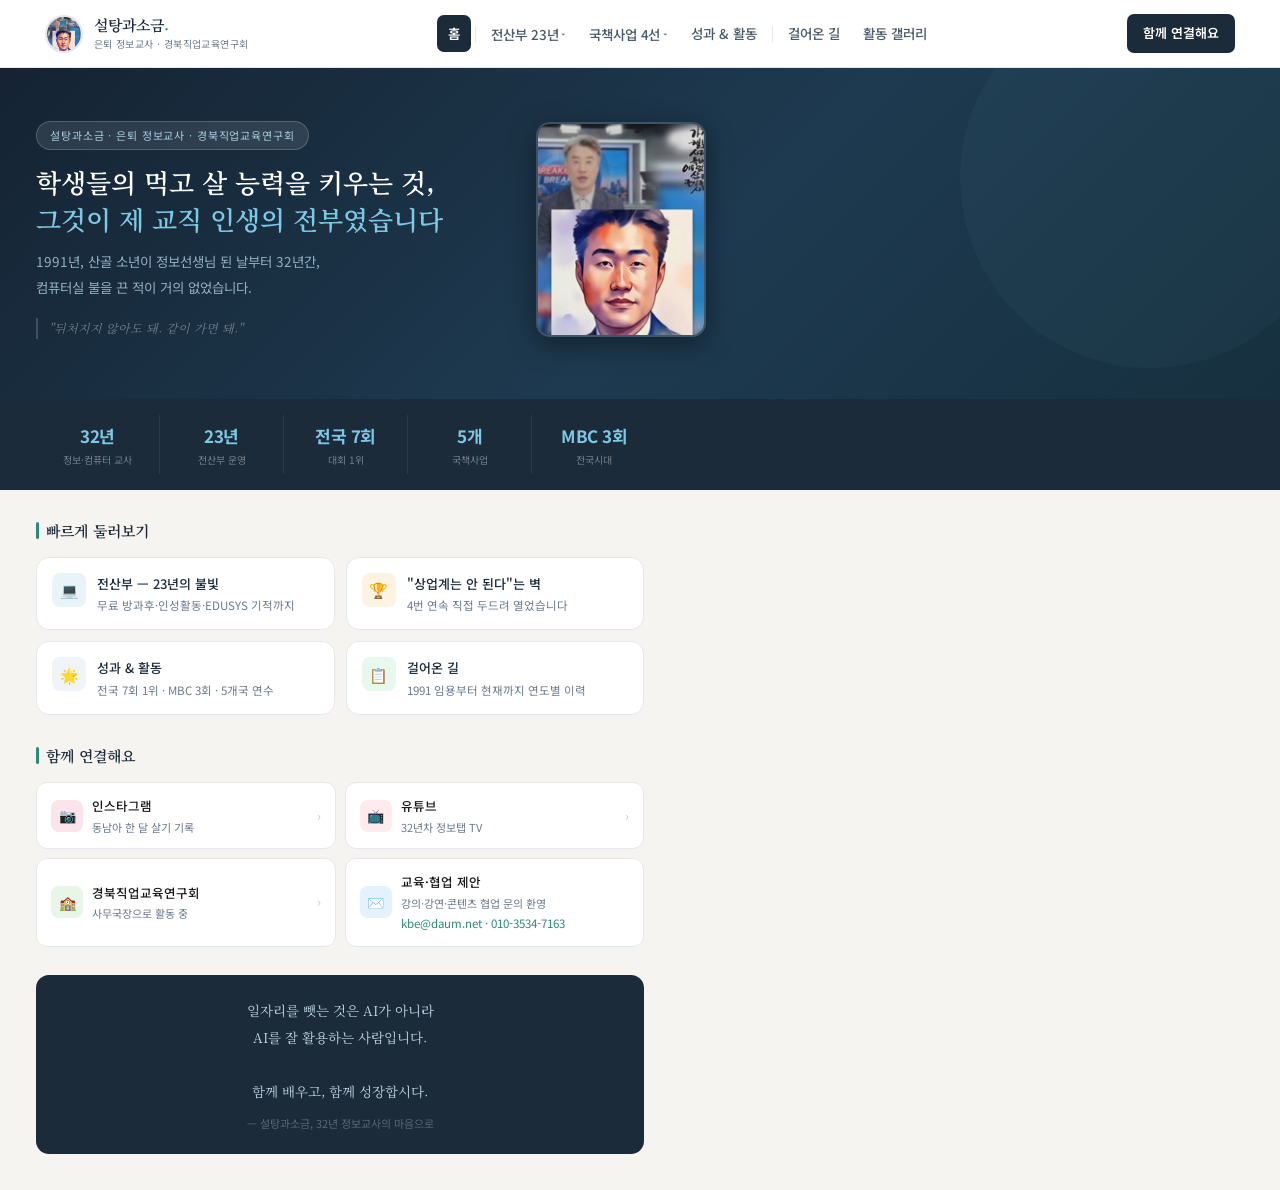
==== index.html @ df0f5ec0 "Add files via upload" ====
<!DOCTYPE html>
<html lang="ko">
<head>
<meta charset="UTF-8">
<meta name="viewport" content="width=device-width, initial-scale=1.0">
<title>설탕과소금 · 김영희</title>
<meta name="description" content="설탕과소금 김영희 — 32년 경주정보고 정보교사, 전산부 23년, 국책사업 4선. 학생들의 먹고 살 능력을 키우는 것이 교직 인생의 전부였습니다.">
<meta name="keywords" content="설탕과소금, 김영희, 경주정보고, 정보교사, 전산부, 도제학교, 비즈쿨, 글로벌현장학습, 경북직업교육연구회">
<meta name="author" content="설탕과소금 김영희">
<!-- Open Graph (카카오톡/SNS 공유 미리보기) -->
<meta property="og:type" content="website">
<meta property="og:title" content="설탕과소금 · 김영희">
<meta property="og:description" content="32년 정보교사의 교직 이야기 — 전산부 23년, 국책사업 4선, MBC 전국시대 3회. 학생들의 먹고 살 능력을 키우는 것이 제 교직 인생의 전부였습니다.">
<meta property="og:url" content="https://www.gyo6.co.kr">
<meta property="og:locale" content="ko_KR">
<!-- 트위터 카드 -->
<meta name="twitter:card" content="summary">
<meta name="twitter:title" content="설탕과소금 · 김영희">
<meta name="twitter:description" content="32년 정보교사의 교직 이야기 — 전산부 23년, 국책사업 4선">
<style>
@import url('https://fonts.googleapis.com/css2?family=Noto+Sans+KR:wght@300;400;500;700&family=Noto+Serif+KR:wght@400;600&display=swap');
*{box-sizing:border-box;margin:0;padding:0}
:root{
  --navy:#1c2b3a;--navy2:#2d4a5f;
  --teal:#2d8a78;--teal-lt:#e4f4f1;
  --gold:#9a7200;--gold-lt:#fdf8ec;
  --amber:#c4690a;--amber-lt:#fff3e8;
  --blue:#1a5ca8;--blue-lt:#eaf2fc;
  --green:#2d6a40;--green-lt:#e8f8ee;
  --red:#b83232;--red-lt:#fff0f0;
  --text:#1a1a1a;--muted:#6b7a8a;
  --border:#e4e8ed;--bg:#f6f4f1;
  --nav-h:68px;
}
html{scroll-behavior:smooth;-webkit-overflow-scrolling:touch}
* {-webkit-tap-highlight-color:rgba(0,0,0,0.05)}
body{font-family:'Noto Sans KR',sans-serif;background:var(--bg);color:var(--text);line-height:1.7;min-height:100vh}
button,a,.nav-item,.sub-item,.quick-card,.lnk,.scard,.gallery img{touch-action:manipulation}
[style*="overflow-x:auto"]::-webkit-scrollbar{display:none}

/* ── SIDEBAR ── */
.logo-name{font-family:'Noto Serif KR',serif;font-size:17px;font-weight:600;color:#fff;display:block;margin-bottom:3px;cursor:pointer;text-decoration:none}
.logo-name:hover{color:#7ec8e3}
.logo-sub{font-size:11px;color:rgba(255,255,255,.4);line-height:1.5}
.nav-section{padding:14px 0 6px}
.nav-section-title{font-size:10px;letter-spacing:.12em;color:rgba(255,255,255,.3);font-weight:700;text-transform:uppercase;padding:0 18px;margin-bottom:5px}
.nav-item{display:flex;align-items:center;gap:9px;padding:8px 18px;font-size:13px;color:rgba(255,255,255,.65);cursor:pointer;transition:all .15s;border-left:3px solid transparent;user-select:none}
.nav-item:hover{background:rgba(255,255,255,.06);color:#fff}
.nav-item.active{background:rgba(126,200,227,.12);color:#7ec8e3;border-left-color:#7ec8e3;font-weight:500}
.nav-icon{font-size:14px;width:17px;text-align:center;flex-shrink:0}

/* ── MAIN ── */
.main{width:100%;min-height:100vh;overflow-x:hidden;padding-top:var(--nav-h)}
.page{display:none;width:100%}
.page.active{display:block;width:100%;overflow-x:hidden}

/* ── HOME ── */
.home-hero{background:linear-gradient(135deg,#152333 0%,#1e3a50 55%,#16303f 100%);color:#fff;padding:52px 36px 60px;position:relative;overflow:hidden;width:100%;box-sizing:border-box}
.home-hero::before{content:'';position:absolute;top:-80px;right:-60px;width:380px;height:380px;background:rgba(126,200,227,.04);border-radius:50%}
.home-inner{max-width:680px;position:relative;z-index:1;display:grid;grid-template-columns:1fr 180px;gap:32px;align-items:center}
.hero-badge{display:inline-flex;background:rgba(255,255,255,.1);border:1px solid rgba(255,255,255,.18);border-radius:20px;padding:4px 13px;font-size:11px;letter-spacing:.08em;margin-bottom:13px;color:#a8cce0}
.hero-h1{font-family:'Noto Serif KR',serif;font-size:clamp(17px,2.4vw,26px);font-weight:600;line-height:1.45;margin-bottom:11px}
.hero-h1 em{font-style:normal;color:#7ec8e3}
.hero-sub{font-size:13.5px;color:#91afc2;line-height:1.9;margin-bottom:18px}
.hero-quote{font-family:'Noto Serif KR',serif;font-size:12px;color:rgba(255,255,255,.38);border-left:2px solid rgba(255,255,255,.18);padding-left:11px;font-style:italic}
.hero-photo{width:170px;height:215px;object-fit:cover;object-position:center top;border-radius:14px;border:2px solid rgba(255,255,255,.15);box-shadow:0 8px 28px rgba(0,0,0,.4)}
.home-stats{background:var(--navy);padding:16px 36px}
.stats-row{max-width:620px;display:grid;grid-template-columns:repeat(5,1fr);text-align:center}
.st{padding:7px 4px;border-right:1px solid rgba(255,255,255,.08)}
.st:last-child{border-right:none}
.st-n{font-size:17px;font-weight:700;color:#7ec8e3;display:block;letter-spacing:-.5px}
.st-l{font-size:10px;color:rgba(255,255,255,.4);margin-top:2px;display:block;line-height:1.4}
.home-body{padding:28px 36px;max-width:680px}
.home-sec-title{font-family:'Noto Serif KR',serif;font-size:15px;font-weight:600;color:var(--navy);margin-bottom:14px;display:flex;align-items:center;gap:7px}
.home-sec-title::before{content:'';display:block;width:3px;height:17px;background:var(--teal);border-radius:2px}
.quick-grid{display:grid;grid-template-columns:1fr 1fr;gap:11px;margin-bottom:28px}
.quick-card{background:#fff;border-radius:13px;border:1px solid var(--border);padding:15px;cursor:pointer;transition:all .2s;display:flex;align-items:flex-start;gap:11px}
.quick-card:hover{transform:translateY(-2px);box-shadow:0 5px 16px rgba(0,0,0,.08);border-color:var(--teal)}
.qc-icon{width:34px;height:34px;border-radius:8px;display:flex;align-items:center;justify-content:center;font-size:15px;flex-shrink:0}
.qc-title{font-size:13px;font-weight:500;color:var(--navy);margin-bottom:2px}
.qc-desc{font-size:11.5px;color:var(--muted);line-height:1.5}
.connect-grid{display:grid;grid-template-columns:1fr 1fr;gap:9px;margin-bottom:28px}
.lnk{background:#fff;border:1px solid var(--border);border-radius:11px;padding:12px 14px;text-decoration:none;color:inherit;transition:all .2s;display:flex;align-items:center;gap:9px}
.lnk:hover{border-color:var(--teal);transform:translateX(3px)}
.lnk-ico{width:32px;height:32px;border-radius:8px;display:flex;align-items:center;justify-content:center;font-size:14px;flex-shrink:0}
.lnk-name{font-size:12.5px;font-weight:500;margin-bottom:1px}
.lnk-sub{font-size:11px;color:var(--muted)}
.lnk-arr{color:#c0ccd8;margin-left:auto;font-size:13px}
.home-closing{background:var(--navy);border-radius:13px;padding:22px;text-align:center;margin-bottom:8px}
.closing-text{font-family:'Noto Serif KR',serif;font-size:13.5px;color:#bdd5e4;line-height:2;margin-bottom:9px}
.closing-author{font-size:11px;color:rgba(255,255,255,.28)}

/* ── CONTENT PAGE ── */
.page-header{background:#fff;border-bottom:1px solid var(--border);padding:20px 36px 16px;position:sticky;top:var(--nav-h);z-index:10;width:100%;box-sizing:border-box}
.page-label{font-size:10px;letter-spacing:.1em;color:var(--teal);font-weight:700;text-transform:uppercase;margin-bottom:3px}
.page-title{font-family:'Noto Serif KR',serif;font-size:clamp(17px,2.5vw,23px);font-weight:600;color:var(--navy)}
.page-body{padding:24px 28px;max-width:860px;width:100%;box-sizing:border-box}

/* ── 공통 컴포넌트 ── */
.bar{width:30px;height:3px;background:var(--teal);border-radius:2px;margin:10px 0 20px}
.sec-label{font-size:10px;letter-spacing:.1em;color:var(--teal);font-weight:700;text-transform:uppercase;margin-bottom:5px}
.sec-title{font-family:'Noto Serif KR',serif;font-size:clamp(16px,2.2vw,21px);font-weight:600;color:var(--navy);margin-bottom:7px}
.sec-sub{font-size:13px;color:var(--muted);line-height:1.9;margin-bottom:18px;max-width:540px}
.cards2{display:grid;grid-template-columns:1fr 1fr;gap:14px;margin-bottom:20px}
.scard{background:#fff;border-radius:13px;border:1px solid var(--border);overflow:hidden;transition:transform .2s,box-shadow .2s}
.scard:hover{transform:translateY(-2px);box-shadow:0 5px 16px rgba(0,0,0,.07)}
.scard-img{width:100%;height:170px;object-fit:cover}
.scard-body{padding:13px}
.scard-tag{display:inline-block;font-size:10.5px;background:var(--teal-lt);color:var(--teal);padding:2px 8px;border-radius:8px;margin-bottom:6px}
.scard-title{font-size:13.5px;font-weight:500;color:var(--navy);margin-bottom:4px}
.scard-text{font-size:12px;color:var(--muted);line-height:1.8}
.feature{background:#fff;border-radius:14px;border:1px solid var(--border);padding:22px;margin-bottom:18px}
.feature-badge{display:inline-flex;align-items:center;background:linear-gradient(135deg,var(--navy),var(--navy2));color:#fff;font-size:11px;padding:4px 11px;border-radius:9px;margin-bottom:7px}
.feature-title{font-family:'Noto Serif KR',serif;font-size:16px;font-weight:600;color:var(--navy);margin-bottom:7px}
.feature-text{font-size:13px;color:var(--muted);line-height:1.95}
.feature-header{display:grid;grid-template-columns:1fr auto;gap:16px;align-items:start;margin-bottom:16px}
.feature-years{background:var(--navy);color:#fff;border-radius:11px;padding:13px 15px;text-align:center;flex-shrink:0;min-width:84px}
.feature-years span{font-size:24px;font-weight:700;color:#7ec8e3;display:block}
.feature-years small{font-size:10px;color:rgba(255,255,255,.5);margin-top:2px;display:block}
.chips{display:flex;flex-wrap:wrap;gap:6px;margin-top:13px;padding-top:13px;border-top:1px solid var(--border)}
.chip{font-size:11px;padding:3px 9px;border-radius:8px}
.chip-g{background:var(--teal-lt);color:var(--teal)}
.chip-a{background:var(--amber-lt);color:var(--amber)}
.chip-n{background:#f0f4f8;color:#3a5068}
.timeline{position:relative}
.timeline::before{content:'';position:absolute;left:72px;top:0;bottom:0;width:1px;background:var(--border)}
.tl{display:grid;grid-template-columns:72px 1fr;gap:16px;margin-bottom:16px;position:relative}
.tl-yr{text-align:right;padding-top:3px;font-size:11px;font-weight:500;color:var(--teal);line-height:1.4}
.tl-dot{position:absolute;left:66px;top:7px;width:12px;height:12px;background:#fff;border:2px solid var(--teal);border-radius:50%}
.tl-dot.gold{border-color:var(--gold)}
.tl-dot.blue{border-color:var(--blue)}
.tl-body{background:#fff;border-radius:10px;border:1px solid var(--border);padding:11px 14px}
.tl-title{font-size:12.5px;font-weight:500;margin-bottom:3px}
.tl-desc{font-size:11px;color:var(--muted);line-height:1.7}
.tl-badge{display:inline-block;font-size:10px;background:var(--gold-lt);color:var(--gold);padding:1px 6px;border-radius:6px;margin-left:4px}
.tl-badge.teal{background:var(--teal-lt);color:var(--teal)}
.tl-badge.red{background:var(--red-lt);color:var(--red)}
.tl-badge.blue{background:var(--blue-lt);color:var(--blue)}
.ach-grid{display:grid;grid-template-columns:repeat(3,minmax(140px,1fr));gap:11px;margin-bottom:20px}
.ach{background:#fff;border-radius:11px;border:1px solid var(--border);padding:14px}
.ach-ico{font-size:17px;margin-bottom:5px}
.ach-n{font-size:20px;font-weight:700;color:var(--navy);display:block}
.ach-l{font-size:11px;color:var(--muted);margin-top:2px;line-height:1.5}
.special-box{background:linear-gradient(135deg,#fdf3e3,#fffaf3);border:1.5px solid #eeccaa;border-radius:13px;padding:20px;margin-bottom:14px}
.special-title{font-family:'Noto Serif KR',serif;font-size:15px;font-weight:600;color:#7a5000;margin-bottom:6px}
.special-badge{display:inline-flex;background:#f5c842;color:#5a3800;font-size:11px;font-weight:700;padding:3px 10px;border-radius:8px;margin-bottom:9px}
.special-text{font-size:12.5px;color:#6b5030;line-height:1.9}
.special-grid{display:grid;grid-template-columns:repeat(3,1fr);gap:8px;margin-top:13px}
.sg-item{background:#fff;border-radius:9px;padding:10px;border:1px solid #edd5a0;text-align:center}
.sg-num{font-size:16px;font-weight:700;color:#9a6500;display:block}
.sg-label{font-size:10px;color:#a07840;margin-top:2px}
.global-box{background:linear-gradient(135deg,#eaf3fc,#f0f7ff);border:1.5px solid #aaccee;border-radius:13px;padding:20px;margin-bottom:14px}
.global-title{font-family:'Noto Serif KR',serif;font-size:15px;font-weight:600;color:#1a4a7a;margin-bottom:6px}
.global-badge{display:inline-flex;background:#3a7fc1;color:#fff;font-size:11px;font-weight:700;padding:3px 10px;border-radius:8px;margin-bottom:9px}
.global-text{font-size:12.5px;color:#2a4a6a;line-height:1.9}
.global-grid{display:grid;grid-template-columns:repeat(3,1fr);gap:8px;margin-top:13px}
.gg-item{background:#fff;border-radius:9px;padding:10px;border:1px solid #aaccee;text-align:center}
.gg-num{font-size:16px;font-weight:700;color:#1a5ca8;display:block}
.gg-label{font-size:10px;color:#4a7aaa;margin-top:2px}
.mbc-section{background:#fff;border-radius:13px;border:1px solid var(--border);padding:18px;margin-bottom:14px}
.mbc-header{display:flex;align-items:center;gap:7px;margin-bottom:12px}
.mbc-badge{background:#d00000;color:#fff;font-size:11px;font-weight:700;padding:3px 9px;border-radius:6px}
.mbc-title{font-size:13.5px;font-weight:500;color:var(--navy)}
.mbc-grid{display:grid;grid-template-columns:repeat(3,1fr);gap:7px}
.mbc-item{border-radius:8px;overflow:hidden;border:1px solid var(--border)}
.mbc-img{width:100%;height:120px;object-fit:cover}
.mbc-cap{padding:5px 7px;font-size:10px;color:var(--muted);background:#f8f9fa;line-height:1.4}
.proj-list{display:flex;flex-direction:column;gap:9px}
.proj{background:#fff;border-radius:10px;border:1px solid var(--border);padding:11px 14px;display:grid;grid-template-columns:60px 1fr auto;gap:11px;align-items:center}
.proj-yr{font-size:11px;color:var(--muted)}
.proj-name{font-size:12.5px;font-weight:500;margin-bottom:2px}
.proj-org{font-size:11px;color:var(--muted)}
.proj-tag{font-size:10.5px;background:var(--teal-lt);color:var(--teal);padding:2px 8px;border-radius:7px;white-space:nowrap}

/* ── 갤러리 + 팝업 ── */
.gallery{display:grid;grid-template-columns:repeat(3,1fr);gap:7px}
.gallery img{width:100%;aspect-ratio:4/3;object-fit:cover;border-radius:9px;cursor:pointer;transition:transform .2s,opacity .2s}
.gallery img:hover{transform:scale(1.03);opacity:.9}
.lightbox{display:none;position:fixed;top:0;left:0;right:0;bottom:0;background:rgba(0,0,0,.88);z-index:999;align-items:center;justify-content:center}
.lightbox.open{display:flex}
.lightbox img{max-width:90vw;max-height:88vh;border-radius:8px;box-shadow:0 8px 40px rgba(0,0,0,.6)}
.lightbox-close{position:absolute;top:16px;right:20px;color:#fff;font-size:28px;cursor:pointer;background:rgba(0,0,0,.4);width:38px;height:38px;border-radius:50%;display:flex;align-items:center;justify-content:center;transition:background .2s}
.lightbox-close:hover{background:rgba(255,255,255,.2)}
.lightbox-prev,.lightbox-next{position:absolute;top:50%;transform:translateY(-50%);color:#fff;font-size:24px;cursor:pointer;background:rgba(0,0,0,.4);width:44px;height:44px;border-radius:50%;display:flex;align-items:center;justify-content:center;transition:background .2s;user-select:none}
.lightbox-prev{left:16px}.lightbox-next{right:16px}
.lightbox-prev:hover,.lightbox-next:hover{background:rgba(255,255,255,.2)}

/* ── 스토리 흐름 박스 ── */
.story-flow{display:grid;gap:0;align-items:center;margin-bottom:18px}
.story-flow-3{grid-template-columns:1fr 24px 1fr 24px 1fr}
.story-flow-4{grid-template-columns:1fr 20px 1fr 20px 1fr 20px 1fr}
.sf-box{border-radius:10px;padding:12px;text-align:center}
.sf-arrow{text-align:center;color:#c0c8d0;font-size:15px}
.sf-icon{font-size:15px;margin-bottom:3px}
.sf-title{font-size:11px;font-weight:500;margin-bottom:2px}
.sf-desc{font-size:10px;color:var(--muted);line-height:1.4}

/* ── 모바일 ── */
.mobile-toggle{display:none;position:fixed;top:12px;left:12px;z-index:200;background:var(--navy);color:#fff;border:none;width:36px;height:36px;border-radius:8px;font-size:17px;cursor:pointer;align-items:center;justify-content:center}
@media(max-width:720px){
  body{display:block !important}
  .sidebar{display:none !important;width:0 !important}
  .mobile-toggle{display:none !important}
  .main{margin-left:0 !important;width:100% !important;max-width:100vw !important;overflow-x:hidden !important;display:block !important;padding-top:0 !important}
  .page{display:block !important;width:100% !important;flex:none !important}
  .page + .page{border-top:8px solid var(--bg);position:relative}
  .mobile-header{display:flex !important;position:sticky;top:0;z-index:200;background:var(--navy);padding:10px 16px;align-items:center;justify-content:space-between;border-bottom:2px solid rgba(255,255,255,.1);width:100%}
  .mobile-header-logo{font-family:'Noto Serif KR',serif;font-size:16px;color:#fff;font-weight:600}
  .mobile-header-logo span{color:#7ec8e3}
  .mobile-header-tag{font-size:10px;color:rgba(255,255,255,.5)}
  .page-header{
    padding:14px 16px 10px !important;
    position:relative !important;
    background:#fff !important;
    border-top:none !important;
    border-bottom:none !important;
    margin-bottom:0 !important;
  }
  /* 섹션 헤더: 섹션 색상 바 */
  .page-header::after{
    content:'';display:block;
    height:3px;margin-top:10px;
    border-radius:2px;
    background:var(--teal);
  }
  #page-dongari .page-header::after{background:#1a5ca8}
  #page-projects .page-header::after{background:#9a7200}
  #page-achievement .page-header::after{background:#2d6a40}
  #page-career .page-header::after{background:#c4690a}
  #page-gallery .page-header::after{background:#7a4a8a}
  #page-connect .page-header::after{background:#1a5ca8}
  #page-dongari .page-header{border-bottom-color:#1a5ca8 !important}
  #page-projects .page-header{border-bottom-color:#9a7200 !important}
  #page-achievement .page-header{border-bottom-color:#2d6a40 !important}
  #page-career .page-header{border-bottom-color:#c4690a !important}
  #page-gallery .page-header{border-bottom-color:#7a4a8a !important}
  #page-connect .page-header{border-bottom-color:#1a5ca8 !important}
  .page-title{font-size:16px !important}
  .home-hero{padding:28px 16px 36px !important}
  .home-inner{grid-template-columns:1fr !important;gap:0 !important}
  .hero-photo{display:none !important}
  .hero-h1{font-size:17px !important}
  .hero-sub{font-size:12.5px !important}
  .home-stats{padding:12px 16px !important}
  .stats-row{grid-template-columns:repeat(3,1fr) !important}
  .st:nth-child(4),.st:nth-child(5){display:none}
  .st-n{font-size:15px !important}
  .home-body{padding:18px 16px !important}
  .quick-grid,.connect-grid{grid-template-columns:1fr !important}
  .page-body{padding:16px !important;max-width:100% !important}
  .cards2{grid-template-columns:1fr !important}
  .ach-grid{grid-template-columns:1fr 1fr !important}
  .mbc-grid{grid-template-columns:1fr 1fr !important}
  .gallery{grid-template-columns:1fr 1fr !important}
  .proj{grid-template-columns:1fr !important;gap:4px !important}
  .special-grid,.global-grid{grid-template-columns:1fr 1fr !important}
  .story-flow-3,.story-flow-4{grid-template-columns:1fr !important}
  .sf-arrow{display:none !important}
  .timeline::before{left:54px !important}
  .tl{grid-template-columns:54px 1fr !important}
  .tl-dot{left:48px !important}
  .tl-yr{font-size:10px !important}
  .feature-header{grid-template-columns:1fr !important}
  .feature-years{display:none !important}
  .sec-title{font-size:16px !important}
  img{max-width:100% !important;height:auto !important}
  /* 모바일/태블릿: 교육협업 버튼 표시 */
  .connect-action-btns{display:flex !important}
  .lnk{align-items:flex-start !important}
  /* 모바일 최소 폰트 12px 보장 */
  .nav-section-title{font-size:0 !important}
  .st-l{font-size:10px !important}
  .page-label{font-size:11px !important;letter-spacing:.06em !important}
  .logo-sub{font-size:11px !important}
  .tl-yr{font-size:11px !important}
  .tl-badge{font-size:11px !important}
  .scard-tag{font-size:11px !important}
  .chip{font-size:11px !important}
  .gg-label,.sg-label,.mbc-cap{font-size:11px !important}
  /* 작은 캡션들 모바일에서 12px */
  [style*="font-size:10px"]{font-size:12px}
  [style*="font-size:9.5px"]{font-size:11px}
  [style*="font-size:10.5px"]{font-size:12px}
}
@media(min-width:721px){
  .mobile-header{display:none !important}
}
.mob-menu-item{
  display:flex;align-items:center;gap:10px;
  padding:12px 18px;font-size:14px;color:rgba(255,255,255,.75);
  cursor:pointer;transition:all .15s;border-left:3px solid transparent;
}
.mob-menu-item:hover,.mob-menu-item:active{
  background:rgba(255,255,255,.07);color:#fff;border-left-color:#7ec8e3;
}
.mob-menu-icon{font-size:15px;width:20px;text-align:center;flex-shrink:0}

/* ── TOPNAV (ktedu 스타일) ── */
.topnav{
  position:fixed;top:0;left:0;right:0;z-index:200;
  background:rgba(255,255,255,0.97);
  backdrop-filter:blur(12px);-webkit-backdrop-filter:blur(12px);
  border-bottom:1px solid var(--border);
  display:flex;align-items:center;justify-content:space-between;
  padding:0 3.5%;height:var(--nav-h);
  transition:box-shadow .3s;
}
.topnav.scrolled{box-shadow:0 2px 20px rgba(28,43,58,0.09)}
.tnav-logo{display:flex;align-items:center;gap:11px;text-decoration:none;flex-shrink:0}
.tnav-logo-photo{width:38px;height:38px;border-radius:50%;object-fit:cover;object-position:center top;border:2px solid var(--border);flex-shrink:0}
.tnav-logo-text{font-family:'Noto Serif KR',serif;font-size:15px;font-weight:600;color:var(--navy);line-height:1.2}
.tnav-logo-text span{color:var(--teal)}
.tnav-logo-sub{font-size:10px;color:var(--muted);letter-spacing:.04em;margin-top:1px}
.tnav-links{display:flex;align-items:center;gap:1px;flex:1;justify-content:center}
.tnav-links a{color:#4a5a6a;text-decoration:none;font-size:13.5px;font-weight:500;padding:7px 11px;border-radius:7px;transition:all .18s;white-space:nowrap}
.tnav-links a:hover{color:var(--navy);background:#f0f4f8}
.tnav-links a.tactive{color:#fff !important;background:var(--navy) !important;font-weight:600}
.tnav-drop{position:relative}
.tnav-drop-btn{color:#4a5a6a;font-size:13.5px;font-weight:500;padding:7px 11px;border-radius:7px;transition:all .18s;white-space:nowrap;cursor:pointer;display:flex;align-items:center;gap:3px;background:none;border:none;font-family:inherit;letter-spacing:-.01em}
.tnav-drop-btn:hover,.tnav-drop:hover .tnav-drop-btn{color:var(--navy);background:#f0f4f8}
.tnav-drop-btn.tactive,.tnav-drop:hover .tnav-drop-btn.tactive{color:#fff !important;background:var(--navy) !important}
.tnav-drop-arrow{font-size:9px;transition:transform .2s;color:var(--muted)}
.tnav-drop:hover .tnav-drop-arrow{transform:rotate(180deg)}
.tnav-drop-menu{display:none;position:absolute;top:calc(100% + 5px);left:50%;transform:translateX(-50%);background:#fff;border:1px solid var(--border);border-radius:12px;padding:6px;min-width:160px;box-shadow:0 8px 24px rgba(28,43,58,0.12);z-index:300}
.tnav-drop:hover .tnav-drop-menu{display:block}
.tnav-drop-menu a{display:block;padding:8px 13px;font-size:13px;color:#3a4a5a;text-decoration:none;border-radius:7px;transition:all .15s;white-space:nowrap}
.tnav-drop-menu a:hover{background:#f0f4f8;color:var(--navy);font-weight:500}
.tnav-drop-menu a.tactive{background:var(--teal-lt);color:var(--teal);font-weight:500}
.tnav-div{width:1px;height:16px;background:var(--border);margin:0 3px;flex-shrink:0}
.tnav-cta{background:var(--navy);color:#fff;border:none;padding:8px 16px;border-radius:7px;font-size:13px;font-weight:600;cursor:pointer;font-family:inherit;text-decoration:none;transition:all .2s;white-space:nowrap;flex-shrink:0}
.tnav-cta:hover{background:var(--navy2);transform:translateY(-1px);box-shadow:0 4px 14px rgba(28,43,58,0.2)}
@media(max-width:960px){.tnav-links,.tnav-div,.tnav-cta{display:none}}
@media(min-width:721px){.sidebar{display:none !important}}
</style>
</head>
<body>

<!-- 라이트박스 팝업 -->
<div class="lightbox" id="lightbox" onclick="closeLightbox(event)">
  <div class="lightbox-close" onclick="closeLightbox()">✕</div>
  <div class="lightbox-prev" onclick="lbNav(-1);event.stopPropagation()">‹</div>
  <img id="lightbox-img" src="" alt="">
  <div class="lightbox-next" onclick="lbNav(1);event.stopPropagation()">›</div>
</div>

<button class="mobile-toggle" onclick="document.querySelector('.sidebar').classList.toggle('open')">☰</button>

<!-- ══ TOPNAV ══ -->
<nav class="topnav" id="topnav">
  <!-- 로고 -->
  <a class="tnav-logo" href="#" onclick="showPage('home');return false">
    <img src="[data-uri]" alt="설탕과소금" class="tnav-logo-photo">
    <div>
      <div class="tnav-logo-text">설탕과소금<span>.</span></div>
      <div class="tnav-logo-sub">은퇴 정보교사 · 경북직업교육연구회</div>
    </div>
  </a>

  <!-- 메뉴 링크 -->
  <div class="tnav-links">
    <a href="#" id="tnav-home" class="tactive" onclick="showPage('home');return false">홈</a>
    <div class="tnav-div"></div>

    <!-- 전산부 드롭다운 -->
    <div class="tnav-drop">
      <button class="tnav-drop-btn" id="tnav-dongari" onclick="showPage('dongari');return false">
        전산부 23년 <span class="tnav-drop-arrow">▾</span>
      </button>
      <div class="tnav-drop-menu">
        <a href="#" onclick="showPage('dongari');document.getElementById('ch-dongari').scrollIntoView({behavior:'smooth',block:'start'});return false">💻 무료 방과후 교실</a>
        <a href="#" onclick="showPage('dongari');setTimeout(()=>document.getElementById('ch-character').scrollIntoView({behavior:'smooth',block:'start'}),80);return false">💚 인성·봉사 활동</a>
        <a href="#" onclick="showPage('dongari');setTimeout(()=>document.getElementById('ch-edusys').scrollIntoView({behavior:'smooth',block:'start'}),80);return false">🍜 EDUSYS 라면의 기적</a>
      </div>
    </div>

    <!-- 국책사업 드롭다운 -->
    <div class="tnav-drop">
      <button class="tnav-drop-btn" id="tnav-projects" onclick="showPage('projects');return false">
        국책사업 4선 <span class="tnav-drop-arrow">▾</span>
      </button>
      <div class="tnav-drop-menu">
        <a href="#" onclick="showPage('projects');setTimeout(()=>document.getElementById('ch-junggi').scrollIntoView({behavior:'smooth',block:'start'}),80);return false">🏅 중기청 인력양성</a>
        <a href="#" onclick="showPage('projects');setTimeout(()=>document.getElementById('ch-bizcool').scrollIntoView({behavior:'smooth',block:'start'}),80);return false">💡 창업 비즈쿨</a>
        <a href="#" onclick="showPage('projects');setTimeout(()=>document.getElementById('ch-global').scrollIntoView({behavior:'smooth',block:'start'}),80);return false">✈️ 글로벌 현장학습</a>
        <a href="#" onclick="showPage('projects');setTimeout(()=>document.getElementById('ch-doje').scrollIntoView({behavior:'smooth',block:'start'}),80);return false">🎓 도제학교</a>
      </div>
    </div>

    <a href="#" id="tnav-achievement" onclick="showPage('achievement');return false">성과 &amp; 활동</a>
    <div class="tnav-div"></div>
    <a href="#" id="tnav-career" onclick="showPage('career');return false">걸어온 길</a>
    <a href="#" id="tnav-gallery" onclick="showPage('gallery');return false">활동 갤러리</a>
  </div>

  <!-- CTA 버튼 -->
  <a class="tnav-cta" href="#" onclick="showPage('connect');return false">함께 연결해요</a>
</nav>

<!-- 모바일 전용 상단 헤더 -->
<div class="mobile-header" style="display:none">
  <div style="display:flex;align-items:center;gap:10px">
    <div>
      <div class="mobile-header-logo">설탕과소금<span>.</span></div>
      <div class="mobile-header-tag" id="mob-section-name">홈</div>
    </div>
  </div>
  <div style="display:flex;align-items:center;gap:8px">
    <a href="#" onclick="window.scrollTo({top:0,behavior:'smooth'});return false"
       style="color:rgba(255,255,255,.5);font-size:11px;text-decoration:none;
              background:rgba(255,255,255,.1);padding:5px 10px;border-radius:12px">
      ↑ 맨 위로
    </a>
    <button onclick="toggleMobMenu()" id="mob-menu-btn"
       style="background:rgba(255,255,255,.12);border:1px solid rgba(255,255,255,.2);
              color:#fff;width:36px;height:36px;border-radius:9px;font-size:18px;
              cursor:pointer;display:flex;align-items:center;justify-content:center;
              transition:background .2s;flex-shrink:0">☰</button>
  </div>
</div>

<!-- 모바일 슬라이드 메뉴 패널 -->
<div id="mob-menu-panel"
     style="display:none;position:fixed;top:0;right:0;bottom:0;width:75%;max-width:280px;
            background:var(--navy);z-index:500;overflow-y:auto;
            box-shadow:-4px 0 20px rgba(0,0,0,.4);
            transform:translateX(100%);transition:transform .28s ease">
  <!-- 패널 헤더 -->
  <div style="padding:18px 18px 14px;border-bottom:1px solid rgba(255,255,255,.1);
              display:flex;align-items:center;justify-content:space-between">
    <div>
      <div style="font-family:'Noto Serif KR',serif;font-size:16px;font-weight:600;color:#fff">
        설탕과소금<span style="color:#7ec8e3">.</span>
      </div>
      <div style="font-size:10px;color:rgba(255,255,255,.4);margin-top:2px">메뉴</div>
    </div>
    <button onclick="closeMobMenu()"
       style="background:rgba(255,255,255,.1);border:none;color:#fff;
              width:32px;height:32px;border-radius:8px;font-size:18px;cursor:pointer">✕</button>
  </div>
  <!-- 메뉴 항목들 -->
  <div style="padding:10px 0">
    <div onclick="mobGoto('home')" class="mob-menu-item">
      <span class="mob-menu-icon">🏠</span> 홈
    </div>
    <div style="padding:8px 18px 4px;font-size:10px;letter-spacing:.1em;
                color:rgba(255,255,255,.3);font-weight:700;text-transform:uppercase">교직 이야기</div>
    <div onclick="mobGoto('dongari')" class="mob-menu-item">
      <span class="mob-menu-icon">💻</span> 전산부 23년
    </div>
    <div onclick="mobGoto('projects')" class="mob-menu-item">
      <span class="mob-menu-icon">🏆</span> 국책사업 4선
    </div>
    <div onclick="mobGoto('achievement')" class="mob-menu-item">
      <span class="mob-menu-icon">🌟</span> 성과 &amp; 활동
    </div>
    <div style="padding:8px 18px 4px;font-size:10px;letter-spacing:.1em;
                color:rgba(255,255,255,.3);font-weight:700;text-transform:uppercase;margin-top:4px">더 보기</div>
    <div onclick="mobGoto('career')" class="mob-menu-item">
      <span class="mob-menu-icon">📋</span> 걸어온 길
    </div>
    <div onclick="mobGoto('gallery')" class="mob-menu-item">
      <span class="mob-menu-icon">📷</span> 활동 갤러리
    </div>
    <div onclick="mobGoto('connect')" class="mob-menu-item">
      <span class="mob-menu-icon">🔗</span> 함께 연결해요
    </div>
  </div>
  <!-- 패널 하단 인용구 -->
  <div style="padding:18px;border-top:1px solid rgba(255,255,255,.08);margin-top:auto">
    <div style="font-family:'Noto Serif KR',serif;font-size:11px;
                color:rgba(255,255,255,.3);font-style:italic;line-height:1.7">
      "뒤처지지 않아도 돼.<br>같이 가면 돼."
    </div>
  </div>
</div>

<!-- 메뉴 열렸을 때 배경 딤 -->
<div id="mob-menu-dim"
     style="display:none;position:fixed;top:0;left:0;right:0;bottom:0;
            background:rgba(0,0,0,.5);z-index:499"
     onclick="closeMobMenu()"></div>

<!-- ══ MAIN ══ -->
<div class="main" id="main-content">

<!-- ① HOME -->
<div class="page active" id="page-home">
  <div class="home-hero">
    <div class="home-inner">
      <div>
        <div class="hero-badge">설탕과소금 · 은퇴 정보교사 · 경북직업교육연구회</div>
        <h1 class="hero-h1">학생들의 먹고 살 능력을 키우는 것,<br><em>그것이 제 교직 인생의 전부였습니다</em></h1>
        <p class="hero-sub">1991년, 산골 소년이 정보선생님 된 날부터 32년간,<br>컴퓨터실 불을 끈 적이 거의 없었습니다.</p>
        <p class="hero-quote">"뒤처지지 않아도 돼. 같이 가면 돼."</p>
      </div>
      <img src="[data-uri]" alt="김영희" class="hero-photo">
    </div>
  </div>
  <div class="home-stats">
    <div class="stats-row">
      <div class="st"><span class="st-n">32년</span><span class="st-l">정보·컴퓨터 교사</span></div>
      <div class="st"><span class="st-n">23년</span><span class="st-l">전산부 운영</span></div>
      <div class="st"><span class="st-n">전국 7회</span><span class="st-l">대회 1위</span></div>
      <div class="st"><span class="st-n">5개</span><span class="st-l">국책사업</span></div>
      <div class="st"><span class="st-n">MBC 3회</span><span class="st-l">전국시대</span></div>
    </div>
  </div>
  <div class="home-body">
    <h3 class="home-sec-title">빠르게 둘러보기</h3>
    <div class="quick-grid">
      <div class="quick-card" onclick="showPage('dongari')">
        <div class="qc-icon" style="background:#e8f4f8">💻</div>
        <div><div class="qc-title">전산부 — 23년의 불빛</div><div class="qc-desc">무료 방과후·인성활동·EDUSYS 기적까지</div></div>
      </div>
      <div class="quick-card" onclick="showPage('projects')">
        <div class="qc-icon" style="background:#fdf3e3">🏆</div>
        <div><div class="qc-title">"상업계는 안 된다"는 벽</div><div class="qc-desc">4번 연속 직접 두드려 열었습니다</div></div>
      </div>
      <div class="quick-card" onclick="showPage('achievement')">
        <div class="qc-icon" style="background:#f0f4f8">🌟</div>
        <div><div class="qc-title">성과 &amp; 활동</div><div class="qc-desc">전국 7회 1위 · MBC 3회 · 5개국 연수</div></div>
      </div>
      <div class="quick-card" onclick="showPage('career')">
        <div class="qc-icon" style="background:#e8f8ee">📋</div>
        <div><div class="qc-title">걸어온 길</div><div class="qc-desc">1991 임용부터 현재까지 연도별 이력</div></div>
      </div>
    </div>
    <h3 class="home-sec-title">함께 연결해요</h3>
    <div class="connect-grid">
      <a href="https://www.instagram.com/info_teacher_30/" target="_blank" class="lnk">
        <div class="lnk-ico" style="background:#fce4ec">📷</div>
        <div><div class="lnk-name">인스타그램</div><div class="lnk-sub">동남아 한 달 살기 기록</div></div>
        <span class="lnk-arr">›</span>
      </a>
      <a href="https://www.youtube.com/watch?v=CgwIzYmAe80&t=105s" target="_blank" class="lnk">
        <div class="lnk-ico" style="background:#ffebee">📺</div>
        <div><div class="lnk-name">유튜브</div><div class="lnk-sub">32년차 정보탭 TV</div></div>
        <span class="lnk-arr">›</span>
      </a>
      <a href="https://www.band.us/band/93096117/post" target="_blank" class="lnk">
        <div class="lnk-ico" style="background:#e8f5e9">🏫</div>
        <div><div class="lnk-name">경북직업교육연구회</div><div class="lnk-sub">사무국장으로 활동 중</div></div>
        <span class="lnk-arr">›</span>
      </a>
      <div class="lnk" style="cursor:pointer;flex-direction:column;align-items:flex-start;gap:12px" onclick="void(0)">
        <div style="display:flex;align-items:center;gap:9px;width:100%">
          <div class="lnk-ico" style="background:#e3f2fd">✉️</div>
          <div style="flex:1">
            <div class="lnk-name">교육·협업 제안</div>
            <div class="lnk-sub">강의·강연·콘텐츠 협업 문의 환영</div><div style="font-size:11.5px;color:var(--teal);margin-top:2px">kbe@daum.net · 010-3534-7163</div>
          </div>
        </div>
        <div class="connect-action-btns" style="display:none;gap:8px;width:100%;flex-wrap:wrap">
          <a href="mai&#108;to:kbe@daum.net"
             style="flex:1;min-width:100px;display:flex;align-items:center;justify-content:center;gap:6px;background:#e3f2fd;border:1px solid #aaccee;border-radius:10px;padding:9px 12px;text-decoration:none;color:#1a5ca8;font-size:12.5px;font-weight:500">
            <span>✉️</span> 이메일
          </a>
          <a href="tel:01035347163"
             style="flex:1;min-width:100px;display:flex;align-items:center;justify-content:center;gap:6px;background:#e8f8ee;border:1px solid #a0d8b8;border-radius:10px;padding:9px 12px;text-decoration:none;color:#1a6a40;font-size:12.5px;font-weight:500">
            <span>📞</span> 전화 연결
          </a>
          <a href="https://www.instagram.com/info_teacher_30/" target="_blank"
             style="flex:1;min-width:100px;display:flex;align-items:center;justify-content:center;gap:6px;background:#fce4ec;border:1px solid #f0b8cc;border-radius:10px;padding:9px 12px;text-decoration:none;color:#c2185b;font-size:12.5px;font-weight:500">
            <span>📷</span> SNS 연결
          </a>
        </div>
      </div>
    </div>
    <div class="home-closing">
      <p class="closing-text">일자리를 뺏는 것은 AI가 아니라<br>AI를 잘 활용하는 사람입니다.<br><br>함께 배우고, 함께 성장합시다.</p>
      <p class="closing-author">— 설탕과소금, 32년 정보교사의 마음으로</p>
    </div>
  </div>
</div>

<!-- ② 전산부 23년 (통합) -->
<div class="page" id="page-dongari">
  <div class="page-header">
    <div class="page-label">전산부 · Heart of My Journey</div>
    <div class="page-title">23년간 꺼지지 않았던 컴퓨터실 불빛</div>
  </div>
  <div class="page-body">
    <!-- 전체 소개 -->
    <p class="sec-sub" style="max-width:100%">교직 인생에서 가장 자랑스러운 것을 하나만 꼽으라면, 망설임 없이 이것입니다. 1991년부터 2014년까지 23년, 단 한 해도 쉬지 않고 이어진 이야기입니다.</p>
    <div style="display:grid;grid-template-columns:repeat(3,1fr);gap:10px;margin-bottom:28px">
      <a href="#ch-dongari" style="background:#fff;border-radius:12px;border:1px solid var(--border);padding:14px;text-decoration:none;color:inherit;transition:border-color .2s" onmouseover="this.style.borderColor='var(--teal)'" onmouseout="this.style.borderColor='var(--border)'">
        <div style="font-size:18px;margin-bottom:6px">💻</div>
        <div style="font-size:12.5px;font-weight:500;color:var(--navy);margin-bottom:3px">무료 방과후 교실</div>
        <div style="font-size:11px;color:var(--muted)">월·수·금 밤샘 23년</div>
      </a>
      <a href="#ch-character" style="background:#fff;border-radius:12px;border:1px solid var(--border);padding:14px;text-decoration:none;color:inherit;transition:border-color .2s" onmouseover="this.style.borderColor='var(--green)'" onmouseout="this.style.borderColor='var(--border)'">
        <div style="font-size:18px;margin-bottom:6px">💚</div>
        <div style="font-size:12.5px;font-weight:500;color:var(--navy);margin-bottom:3px">인성·봉사 활동</div>
        <div style="font-size:11px;color:var(--muted)">기술보다 먼저 사람</div>
      </a>
      <a href="#ch-edusys" style="background:#fff;border-radius:12px;border:1px solid var(--border);padding:14px;text-decoration:none;color:inherit;transition:border-color .2s" onmouseover="this.style.borderColor='var(--blue)'" onmouseout="this.style.borderColor='var(--border)'">
        <div style="font-size:18px;margin-bottom:6px">🍜</div>
        <div style="font-size:12.5px;font-weight:500;color:var(--navy);margin-bottom:3px">EDUSYS — 라면의 기적</div>
        <div style="font-size:11px;color:var(--muted)">KBS 전국방송을 타다</div>
      </a>
    </div>

    <!-- 챕터1: 전산부 -->
    <div id="ch-dongari">
      <div style="display:flex;align-items:center;gap:10px;background:linear-gradient(135deg,var(--navy),var(--navy2));border-radius:13px;padding:14px 18px;margin-bottom:18px">
        <span style="font-size:20px">💻</span>
        <div>
          <div style="font-family:'Noto Serif KR',serif;font-size:15px;font-weight:600;color:#fff">무료 방과후 교실 — 23년의 기록</div>
          <div style="font-size:10.5px;color:rgba(255,255,255,.5);margin-top:1px">1991~2014 · 전산부</div>
        </div>
      </div>
      <div class="feature" style="border-color:#c8dde8">
        <div class="feature-header">
          <div>
            <div class="feature-badge">★ 교직 인생의 핵심</div>
            <div class="feature-title">전산부 — 1991년부터 시작된 무료 방과후 교실</div>
            <p class="feature-text">1991년 3월, 얕은 컴퓨터 지식 하나를 들고 교단에 섰습니다. "저 아이들에게 먹고 살 수 있는 능력을 심어줘야겠다"는 마음 하나로 전산부를 만들었습니다.<br><br>
            1998년 멀티미디어실 준공과 함께 진짜 도전이 시작됐습니다. 매주 월·수·금, 방과 후 전산실에서 홈페이지 제작·애니메이션·정보올림피아드·창업경진대회를 밤새 공부했습니다. 수업료도, 교재비도, 보상도 없었습니다. 오직 '공짜 야식' 하나로 유혹했을 뿐입니다.<br><br>
            이 밤샘 동아리는 14년간 한 해도 쉬지 않았고, 2014년 도제학교 운영을 위해 전산부 제자가 후배 교사되어 바통을 넘기기까지 <strong>23년간</strong> 경주정보고의 컴퓨터실 불은 꺼지지 않았습니다.</p>
            <div class="chips">
              <span class="chip chip-g">홈페이지 제작</span><span class="chip chip-g">애니메이션</span><span class="chip chip-g">정보올림피아드</span><span class="chip chip-g">창업경진대회</span>
              <span class="chip chip-a">DAUM 공식지원 동아리</span><span class="chip chip-a">대한민국 인재상</span><span class="chip chip-n">전국대회 1위 7회</span><span class="chip chip-n">KBS·MBC 전국방송</span>
            </div>
          </div>
          <div class="feature-years"><span>23</span><small>년 운영</small>
            <div style="margin-top:9px;border-top:1px solid rgba(255,255,255,.12);padding-top:9px">
              <span style="font-size:14px;font-weight:700;color:#f0c060;display:block">1991</span><small>~2014</small>
            </div>
          </div>
        </div>
      </div>
      <div class="cards2">
        <div class="scard"><img src="[data-uri]" class="scard-img"><div class="scard-body"><span class="scard-tag">2009 — 동아일보 보도</span><div class="scard-title"><a href="https://www.donga.com/news/Society/article/all/20001121/7611125/1" target="_blank" style="color:var(--navy);text-decoration:none">경주 정보고 홈페이지경연 최우수상 ↗</a></div><p class="scard-text">비비아이 코리아·삼성테크원 주최 전국 570여개교 홈페이지 경연대회에서 고교 부문 최우수상 수상. 동아일보 2009년 보도.</p></div></div>
        <div class="scard"><img src="[data-uri]" class="scard-img"><div class="scard-body"><span class="scard-tag">전국 무대로</span><div class="scard-title">DAUM 공식지원 · 대한민국 인재상</div><p class="scard-text">교육부 장관상 포함 전국대회 1위 7회. 경주정보고가 전국 무대에 이름을 알렸습니다.</p></div></div>
      </div>
    </div>

    <div style="display:flex;align-items:center;justify-content:space-between;
      padding:14px 0;border-top:1px solid var(--border);margin-top:32px;flex-wrap:wrap;gap:8px">
      <button onclick="scrollToChapter('ch-dongari','top')" style="background:none;border:1px solid var(--border);border-radius:20px;padding:7px 14px;font-size:12px;color:var(--muted);cursor:pointer;transition:all .15s;font-family:inherit" onmouseover="this.style.borderColor='var(--teal)';this.style.color='var(--teal)'" onmouseout="this.style.borderColor='var(--border)';this.style.color='var(--muted)'">↑ 맨 위로</button>
      <div style="display:flex;gap:7px;flex-wrap:wrap"><button onclick="document.getElementById('ch-character').scrollIntoView({behavior:'smooth',block:'start'})" style="background:none;border:1px solid var(--border);border-radius:20px;padding:7px 14px;font-size:12px;color:var(--muted);cursor:pointer;transition:all .15s;font-family:inherit" onmouseover="this.style.borderColor='var(--teal)';this.style.color='var(--teal)'" onmouseout="this.style.borderColor='var(--border)';this.style.color='var(--muted)'">• 인성·봉사 활동</button><button onclick="document.getElementById('ch-edusys').scrollIntoView({behavior:'smooth',block:'start'})" style="background:none;border:1px solid var(--border);border-radius:20px;padding:7px 14px;font-size:12px;color:var(--muted);cursor:pointer;transition:all .15s;font-family:inherit" onmouseover="this.style.borderColor='var(--teal)';this.style.color='var(--teal)'" onmouseout="this.style.borderColor='var(--border)';this.style.color='var(--muted)'">• EDUSYS — 라면의 기적</button></div>
    </div>

    <!-- 챕터2: 인성활동 -->
    <div id="ch-character">
      <div style="display:flex;align-items:center;gap:10px;background:linear-gradient(135deg,#1e3d28,#2d6a40);border-radius:13px;padding:14px 18px;margin-bottom:18px">
        <span style="font-size:20px">💚</span>
        <div>
          <div style="font-family:'Noto Serif KR',serif;font-size:15px;font-weight:600;color:#fff">기술보다 먼저, 사람이 되어야 한다</div>
          <div style="font-size:10.5px;color:rgba(255,255,255,.5);margin-top:1px">한국정보화진흥원 · 전국 현장 캠페인</div>
        </div>
      </div>
      <div class="feature" style="border-color:#d4e8d0">
        <div class="feature-header">
          <div>
            <div class="feature-badge" style="background:linear-gradient(135deg,#2d6a40,#3d8a58)">💚 바른 인성 교육</div>
            <div class="feature-title">선플누리단 · 사이버범죄예방활동단 · 아름누리지킴이</div>
            <p class="feature-text">전산부 학생들에게 코딩만 가르친 것이 아닙니다. 한국정보화진흥원과 함께 세 단체를 통해 학생들이 직접 발로 뛰는 봉사활동을 이어갔습니다.<br><br>
            매년 <strong>4월~10월, 매주 주말</strong>마다 황성공원·경주월드·서울시청 앞 광장·대구 국채보상공원에서 선플 달기와 인터넷 중독 예방 캠페인을 펼쳤습니다.<br><br>
            밤새 코딩하던 손으로, 주말에는 캠페인 피켓을 들었습니다. 인터넷을 가장 잘 아는 아이들이, 인터넷의 올바른 사용을 가장 열심히 외쳤습니다.</p>
            <div class="chips">
              <span class="chip chip-g">선플누리단</span><span class="chip chip-g">사이버범죄예방활동단</span><span class="chip chip-g">아름누리지킴이</span>
              <span class="chip chip-a">매주 주말 4~10월</span><span class="chip chip-a">전국 현장 캠페인</span><span class="chip chip-n">한국정보화진흥원 협력</span>
            </div>
          </div>
          <div class="feature-years" style="background:linear-gradient(135deg,#2d6a40,#3d8a58)">
            <span style="font-size:13px;line-height:1.3">매주<br>주말</span><small>4~10월</small>
            <div style="margin-top:9px;border-top:1px solid rgba(255,255,255,.15);padding-top:9px">
              <span style="font-size:12px;font-weight:700;color:#a8f0c0;display:block">전국</span><small>4개 도시</small>
            </div>
          </div>
        </div>
      </div>
      <div style="display:grid;grid-template-columns:repeat(4,minmax(80px,1fr));gap:9px;margin-bottom:18px">
        <div style="background:#fff;border-radius:11px;border:1px solid var(--border);padding:13px;text-align:center"><div style="font-size:18px;margin-bottom:5px">🌳</div><div style="font-size:12px;font-weight:500;color:var(--navy);margin-bottom:2px">황성공원</div><div style="font-size:10.5px;color:var(--muted)">경주 시민 캠페인</div></div>
        <div style="background:#fff;border-radius:11px;border:1px solid var(--border);padding:13px;text-align:center"><div style="font-size:18px;margin-bottom:5px">🎡</div><div style="font-size:12px;font-weight:500;color:var(--navy);margin-bottom:2px">경주월드 정문</div><div style="font-size:10.5px;color:var(--muted)">나들이 가족 홍보</div></div>
        <div style="background:#fff;border-radius:11px;border:1px solid var(--border);padding:13px;text-align:center"><div style="font-size:18px;margin-bottom:5px">🏛️</div><div style="font-size:12px;font-weight:500;color:var(--navy);margin-bottom:2px">서울시청 광장</div><div style="font-size:10.5px;color:var(--muted)">전국 규모 캠페인</div></div>
        <div style="background:#fff;border-radius:11px;border:1px solid var(--border);padding:13px;text-align:center"><div style="font-size:18px;margin-bottom:5px">🌿</div><div style="font-size:12px;font-weight:500;color:var(--navy);margin-bottom:2px">대구 국채보상공원</div><div style="font-size:10.5px;color:var(--muted)">대구 시민 활동</div></div>
      </div>
      <div style="background:linear-gradient(135deg,#1e3d28,#2d6a40);border-radius:13px;padding:22px;text-align:center;margin-bottom:0">
        <p style="font-family:'Noto Serif KR',serif;font-size:13.5px;color:#b8e8c8;line-height:2;margin-bottom:10px">인터넷을 가장 잘 다루는 아이들이<br>인터넷의 올바른 사용을 가장 열심히 외쳤습니다.<br>코딩을 가르친 것이 아니라, 사람을 키웠습니다.</p>
        <p style="font-size:11px;color:rgba(255,255,255,.3)">— 설탕과소금, 바른 인성 교육을 돌아보며</p>
      </div>
    </div>

    <div style="display:flex;align-items:center;justify-content:space-between;
      padding:14px 0;border-top:1px solid var(--border);margin-top:32px;flex-wrap:wrap;gap:8px">
      <button onclick="scrollToChapter('ch-character','top')" style="background:none;border:1px solid var(--border);border-radius:20px;padding:7px 14px;font-size:12px;color:var(--muted);cursor:pointer;transition:all .15s;font-family:inherit" onmouseover="this.style.borderColor='var(--teal)';this.style.color='var(--teal)'" onmouseout="this.style.borderColor='var(--border)';this.style.color='var(--muted)'">↑ 맨 위로</button>
      <div style="display:flex;gap:7px;flex-wrap:wrap"><button onclick="document.getElementById('ch-dongari').scrollIntoView({behavior:'smooth',block:'start'})" style="background:none;border:1px solid var(--border);border-radius:20px;padding:7px 14px;font-size:12px;color:var(--muted);cursor:pointer;transition:all .15s;font-family:inherit" onmouseover="this.style.borderColor='var(--teal)';this.style.color='var(--teal)'" onmouseout="this.style.borderColor='var(--border)';this.style.color='var(--muted)'">• 무료 방과후 교실</button><button onclick="document.getElementById('ch-edusys').scrollIntoView({behavior:'smooth',block:'start'})" style="background:none;border:1px solid var(--border);border-radius:20px;padding:7px 14px;font-size:12px;color:var(--muted);cursor:pointer;transition:all .15s;font-family:inherit" onmouseover="this.style.borderColor='var(--teal)';this.style.color='var(--teal)'" onmouseout="this.style.borderColor='var(--border)';this.style.color='var(--muted)'">• EDUSYS — 라면의 기적</button></div>
    </div>

    <!-- 챕터3: EDUSYS -->
    <div id="ch-edusys">
      <div style="display:flex;align-items:center;gap:10px;background:linear-gradient(135deg,#1a3a5c,#2d5a8a);border-radius:13px;padding:14px 18px;margin-bottom:18px">
        <span style="font-size:20px">🍜</span>
        <div>
          <div style="font-family:'Noto Serif KR',serif;font-size:15px;font-weight:600;color:#fff">라면 한 그릇의 기적 — EDUSYS</div>
          <div style="font-size:10.5px;color:rgba(255,255,255,.5);margin-top:1px">2009 · 학생들이 스스로 만든 전국방송</div>
        </div>
      </div>
      <p style="font-size:13px;color:var(--muted);line-height:1.9;margin-bottom:16px">저는 그저 밤새 출출해 하는 아이들에게 라면을 끓여줬을 뿐입니다. 나머지는 전부 학생들이 해냈습니다.</p>
      <div class="feature" style="border-color:#c8d8f0">
        <div class="feature-header">
          <div>
            <div class="feature-badge" style="background:linear-gradient(135deg,#1a5ca8,#2d7acc)">★ 학생들이 만들어낸 기적</div>
            <div class="feature-title">EDUSYS — 학생들이 스스로 개발한 컴퓨터실 관리 프로그램 (2009)</div>
            <p class="feature-text">밤마다 전산실 불이 켜져 있으면, 그건 아이들이 자발적으로 남아 코딩하고 있다는 신호였습니다. 저는 그 아이들 곁에서 라면을 끓여주고 옆에 앉아 있었을 뿐입니다.<br><br>
            그 아이들이 스스로 기획하고, 밤을 새워 개발하고, 직접 패키지까지 만들어 완성한 것이 EDUSYS입니다. <strong>KBS 뉴스데스크 전국방송</strong>을 탔습니다. 한국일보·매일신문이 기사를 썼고, 포털 메인화면에 올랐습니다. <strong>한국저작권위원회에 정식 저작권 등록</strong>도 마쳤습니다.<br><br>
            그 자리에 지도교사로 제 이름이 있다는 것이, 지금도 그저 행운이라고 생각합니다.</p>
            <div class="chips">
              <span class="chip chip-g">학생 스스로 기획·개발</span><span class="chip chip-g">CD 패키지 제품화</span>
              <span class="chip chip-a">KBS 전국방송 2회</span><span class="chip chip-a">MBC 방송 3회</span>
              <span class="chip chip-n">저작권 정식 등록</span><span class="chip chip-n">주요 신문·포털 보도</span>
            </div>
          </div>
          <div class="feature-years" style="background:linear-gradient(135deg,#1a5ca8,#2d7acc)">
            <span style="font-size:15px">EDUSYS</span><small>학생 제작</small>
            <div style="margin-top:9px;border-top:1px solid rgba(255,255,255,.15);padding-top:9px">
              <span style="font-size:14px;font-weight:700;color:#f0c060;display:block">2009</span><small>전산부</small>
            </div>
          </div>
        </div>
      </div>
      <div class="cards2">
        <div class="scard"><img src="[data-uri]" class="scard-img" style="object-fit:contain;background:#f8f8f8"><div class="scard-body"><span class="scard-tag" style="background:var(--blue-lt);color:var(--blue)">학생 직접 제작</span><div class="scard-title">아이들이 디자인한 CD 라벨</div><p class="scard-text">선생님이 만들어 준 게 아닙니다. 학생들이 직접 기획하고 디자인한 패키지입니다.</p></div></div>
        <div class="scard"><img src="[data-uri]" class="scard-img"><div class="scard-body"><span class="scard-tag" style="background:var(--blue-lt);color:var(--blue)">완성 제품</span><div class="scard-title">고등학생이 만든 실제 소프트웨어</div><p class="scard-text">이걸 만든 건 대학생도, 전문 개발자도 아닌 경주정보고 고등학생들이었습니다.</p></div></div>
      </div>
      <div style="background:#fff;border-radius:13px;border:1px solid var(--border);padding:17px;margin-bottom:13px">
        <div style="display:flex;align-items:center;gap:7px;margin-bottom:11px">
          <span style="background:#d00000;color:#fff;font-size:11px;font-weight:700;padding:3px 9px;border-radius:6px">TV 방송</span>
          <span style="font-size:13px;font-weight:500;color:var(--navy)">KBS·MBC 전국·지역 방송 5회 — 클릭하면 크게 볼 수 있어요</span>
        </div>
        <div style="display:grid;grid-template-columns:repeat(5,1fr);gap:6px">
          <div style="border-radius:7px;overflow:hidden;border:1px solid var(--border);cursor:pointer;transition:opacity .2s"
         onmouseover="this.style.opacity='.85'" onmouseout="this.style.opacity='1'"
         onclick="openEdusysLightbox(0)">
  <img src="[data-uri]" style="width:100%;aspect-ratio:16/9;object-fit:cover;display:block">
  <div style="padding:4px 7px;font-size:9.5px;color:var(--muted);background:#f8f9fa;display:flex;align-items:center;gap:4px">
    <span style="color:#d00000;font-size:9px">▶</span><strong style="color:var(--navy)">KBS 뉴스데스크</strong>
  </div>
</div>
          <div style="border-radius:7px;overflow:hidden;border:1px solid var(--border);cursor:pointer;transition:opacity .2s"
         onmouseover="this.style.opacity='.85'" onmouseout="this.style.opacity='1'"
         onclick="openEdusysLightbox(1)">
  <img src="[data-uri]" style="width:100%;aspect-ratio:16/9;object-fit:cover;display:block">
  <div style="padding:4px 7px;font-size:9.5px;color:var(--muted);background:#f8f9fa;display:flex;align-items:center;gap:4px">
    <span style="color:#d00000;font-size:9px">▶</span><strong style="color:var(--navy)">KBS 아침뉴스</strong>
  </div>
</div>
          <div style="border-radius:7px;overflow:hidden;border:1px solid var(--border);cursor:pointer;transition:opacity .2s"
         onmouseover="this.style.opacity='.85'" onmouseout="this.style.opacity='1'"
         onclick="openEdusysLightbox(2)">
  <img src="[data-uri]" style="width:100%;aspect-ratio:16/9;object-fit:cover;display:block">
  <div style="padding:4px 7px;font-size:9.5px;color:var(--muted);background:#f8f9fa;display:flex;align-items:center;gap:4px">
    <span style="color:#d00000;font-size:9px">▶</span><strong style="color:var(--navy)">MBC 대구</strong>
  </div>
</div>
          <div style="border-radius:7px;overflow:hidden;border:1px solid var(--border);cursor:pointer;transition:opacity .2s"
         onmouseover="this.style.opacity='.85'" onmouseout="this.style.opacity='1'"
         onclick="openEdusysLightbox(3)">
  <img src="[data-uri]" style="width:100%;aspect-ratio:16/9;object-fit:cover;display:block">
  <div style="padding:4px 7px;font-size:9.5px;color:var(--muted);background:#f8f9fa;display:flex;align-items:center;gap:4px">
    <span style="color:#d00000;font-size:9px">▶</span><strong style="color:var(--navy)">MBC 포항</strong>
  </div>
</div>
          <div style="border-radius:7px;overflow:hidden;border:1px solid var(--border);cursor:pointer;transition:opacity .2s"
         onmouseover="this.style.opacity='.85'" onmouseout="this.style.opacity='1'"
         onclick="openEdusysLightbox(4)">
  <img src="[data-uri]" style="width:100%;aspect-ratio:16/9;object-fit:cover;display:block">
  <div style="padding:4px 7px;font-size:9.5px;color:var(--muted);background:#f8f9fa;display:flex;align-items:center;gap:4px">
    <span style="color:#d00000;font-size:9px">▶</span><strong style="color:var(--navy)">KBS 대구</strong>
  </div>
</div>
        </div>
      </div>
      <div style="background:#fff;border-radius:13px;border:1px solid var(--border);padding:17px;margin-bottom:18px">
        <div style="display:flex;align-items:center;gap:7px;margin-bottom:11px">
          <span style="background:#2d4a5f;color:#fff;font-size:11px;font-weight:700;padding:3px 9px;border-radius:6px">신문·포털</span>
          <span style="font-size:13px;font-weight:500;color:var(--navy)">네이트 포털 메인 · 정보올림피아드 화보집 — 클릭하면 크게 볼 수 있어요</span>
        </div>
        <div style="display:grid;grid-template-columns:repeat(2,1fr);gap:7px">
          <div style="border-radius:7px;overflow:hidden;border:1px solid var(--border);cursor:pointer;transition:opacity .2s" onmouseover="this.style.opacity='.85'" onmouseout="this.style.opacity='1'" onclick="openEdusysLightbox(5)">
            <img src="[data-uri]" style="width:100%;aspect-ratio:3/4;object-fit:cover;object-position:top;display:block">
            <div style="padding:4px 7px;font-size:9.5px;color:var(--muted);background:#f8f9fa"><strong style="color:var(--navy)">네이트 포털 메인</strong></div>
          </div>
          <div style="border-radius:7px;overflow:hidden;border:1px solid var(--border);cursor:pointer;transition:opacity .2s" onmouseover="this.style.opacity='.85'" onmouseout="this.style.opacity='1'" onclick="openEdusysLightbox(6)">
            <img src="[data-uri]" style="width:100%;aspect-ratio:3/4;object-fit:cover;object-position:top;display:block">
            <div style="padding:4px 7px;font-size:9.5px;color:var(--muted);background:#f8f9fa"><strong style="color:var(--navy)">정보올림피아드 화보집</strong></div>
          </div>
        </div>
      </div>
      </div>
      <div style="background:linear-gradient(135deg,#1a3a5c,#2d5a8a);border-radius:13px;padding:22px;text-align:center">
        <p style="font-family:'Noto Serif KR',serif;font-size:13.5px;color:#bdd5ea;line-height:2;margin-bottom:10px">저는 그저 라면을 끓여줬을 뿐입니다.<br>전국 방송에 나온 것도, 저작권 등록도, 창업동아리로 발전시킨 것도 아이들의 노력입니다.<br>저는 그 자리에 함께 있었던 것, 그것으로 충분히 행복했습니다.</p>
        <p style="font-size:11px;color:rgba(255,255,255,.3)">— 설탕과소금, 전산부 지도교사 시절을 돌아보며</p>
      </div>
    </div>

    <div style="display:flex;align-items:center;justify-content:space-between;
      padding:14px 0;border-top:1px solid var(--border);margin-top:32px;flex-wrap:wrap;gap:8px">
      <button onclick="scrollToChapter('ch-edusys','top')" style="background:none;border:1px solid var(--border);border-radius:20px;padding:7px 14px;font-size:12px;color:var(--muted);cursor:pointer;transition:all .15s;font-family:inherit" onmouseover="this.style.borderColor='var(--teal)';this.style.color='var(--teal)'" onmouseout="this.style.borderColor='var(--border)';this.style.color='var(--muted)'">↑ 맨 위로</button>
      <div style="display:flex;gap:7px;flex-wrap:wrap">
        <button onclick="document.getElementById('ch-dongari').scrollIntoView({behavior:'smooth',block:'start'})" style="background:none;border:1px solid var(--border);border-radius:20px;padding:7px 14px;font-size:12px;color:var(--muted);cursor:pointer;transition:all .15s;font-family:inherit" onmouseover="this.style.borderColor='var(--teal)';this.style.color='var(--teal)'" onmouseout="this.style.borderColor='var(--border)';this.style.color='var(--muted)'">• 무료 방과후 교실</button>
        <button onclick="document.getElementById('ch-character').scrollIntoView({behavior:'smooth',block:'start'})" style="background:none;border:1px solid var(--border);border-radius:20px;padding:7px 14px;font-size:12px;color:var(--muted);cursor:pointer;transition:all .15s;font-family:inherit" onmouseover="this.style.borderColor='var(--teal)';this.style.color='var(--teal)'" onmouseout="this.style.borderColor='var(--border)';this.style.color='var(--muted)'">• 인성·봉사 활동</button>
        <button onclick="showPage('projects')" style="background:var(--navy);border:1px solid var(--navy);border-radius:20px;padding:7px 14px;font-size:12px;color:#fff;cursor:pointer;transition:all .15s;font-family:inherit" onmouseover="this.style.background='var(--navy2)'" onmouseout="this.style.background='var(--navy)'">국책사업 4선 ›</button>
      </div>
    </div>
  </div>
</div>

<!-- ③ 국책사업 4선 (통합) -->
<div class="page" id="page-projects">
  <div class="page-header">
    <div class="page-label">국책사업 · "상업계는 안 된다"는 벽을 4번 연속으로</div>
    <div class="page-title">4번의 도전</div>
  </div>
  <div class="page-body">
    <!-- 전체 소개 -->
    <p class="sec-sub" style="max-width:100%">매번 "공업계·가사계만 가능하다"는 벽이 있었고, 매번 직접 두드려 열었습니다. 4개 사업 모두 같은 패턴입니다. 상업계가 안 된다고 할 때 직접 두드렸고, 그 문이 열렸고, 이후 전국 표준이 됐습니다.</p>
    <div style="display:flex;gap:9px;margin-bottom:28px;overflow-x:auto;padding-bottom:4px;-webkit-overflow-scrolling:touch;scrollbar-width:none;flex-wrap:nowrap">
      <a href="#ch-junggi" style="background:linear-gradient(135deg,#fdf3e3,#fdefd8);border-radius:12px;border:1px solid #eeccaa;padding:13px;text-decoration:none;color:inherit;transition:opacity .2s;flex:1 1 120px;min-width:110px" onmouseover="this.style.opacity='.85'" onmouseout="this.style.opacity='1'">
        <div style="font-size:18px;margin-bottom:5px">🏅</div>
        <div style="font-size:10px;color:#9a7200;font-weight:700;margin-bottom:2px">1st · 2011~2017</div>
        <div style="font-size:12px;font-weight:500;color:#7a4000;margin-bottom:2px">중기청 인력양성</div>
        <div style="font-size:10.5px;color:#9a7040">비공업계 전국 최초</div>
      </a>
      <a href="#ch-bizcool" style="background:linear-gradient(135deg,#e8f8ee,#d8f4e4);border-radius:12px;border:1px solid #a0d8b8;padding:13px;text-decoration:none;color:inherit;transition:opacity .2s;flex:1 1 120px;min-width:110px" onmouseover="this.style.opacity='.85'" onmouseout="this.style.opacity='1'">
        <div style="font-size:18px;margin-bottom:5px">💡</div>
        <div style="font-size:10px;color:#2d6a40;font-weight:700;margin-bottom:2px">2nd · 2011~2019</div>
        <div style="font-size:12px;font-weight:500;color:#1a4a28;margin-bottom:2px">창업 비즈쿨</div>
        <div style="font-size:10.5px;color:#2d6a40">일반학교 건너뛰고 거점 직행</div>
      </a>
      <a href="#ch-global" style="background:linear-gradient(135deg,#eaf3fc,#daeaf8);border-radius:12px;border:1px solid #aaccee;padding:13px;text-decoration:none;color:inherit;transition:opacity .2s;flex:1 1 120px;min-width:110px" onmouseover="this.style.opacity='.85'" onmouseout="this.style.opacity='1'">
        <div style="font-size:18px;margin-bottom:5px">✈️</div>
        <div style="font-size:10px;color:#1a4a7a;font-weight:700;margin-bottom:2px">3rd · 2013~2019</div>
        <div style="font-size:12px;font-weight:500;color:#1a3a6a;margin-bottom:2px">글로벌 현장학습</div>
        <div style="font-size:10.5px;color:#1a4a7a">남자 상업계 최초</div>
      </a>
      <a href="#ch-doje" style="background:linear-gradient(135deg,#1c2b3a,#2d4a5f);border-radius:12px;border:1px solid #3d5a7a;padding:13px;text-decoration:none;color:inherit;transition:opacity .2s;flex:1 1 120px;min-width:110px" onmouseover="this.style.opacity='.85'" onmouseout="this.style.opacity='1'">
        <div style="font-size:18px;margin-bottom:5px">🎓</div>
        <div style="font-size:10px;color:#7ec8e3;font-weight:700;margin-bottom:2px">피날레 · 2016~2019</div>
        <div style="font-size:12px;font-weight:500;color:#fff;margin-bottom:2px">도제학교</div>
        <div style="font-size:10.5px;color:rgba(255,255,255,.5)">S등급 최우수</div>
      </a>
    </div>

    <!-- 챕터1: 중기청 -->
    <div id="ch-junggi">
      <div style="display:flex;align-items:center;gap:10px;background:linear-gradient(135deg,#7a5000,#aa7200);border-radius:13px;padding:14px 18px;margin-bottom:18px">
        <span style="font-size:20px">🏅</span>
        <div>
          <div style="font-family:'Noto Serif KR',serif;font-size:15px;font-weight:600;color:#fff">중기청 인력양성사업 — 첫 번째 벽</div>
          <div style="font-size:10.5px;color:rgba(255,255,255,.5);margin-top:1px">1st · 2011~2017 · 비공업계 전국 최초</div>
        </div>
      </div>
      <div class="story-flow story-flow-3" style="margin-bottom:16px">
        <div class="sf-box" style="background:var(--red-lt);border:1px solid #f0cccc">
          <div class="sf-icon">🚧</div><div class="sf-title" style="color:var(--red)">공업계 전유물</div>
          <div class="sf-desc">"상업계는 해당 없음"이 전제였던 사업</div>
        </div>
        <div class="sf-arrow">→</div>
        <div class="sf-box" style="background:var(--amber-lt);border:1px solid #f0d8a0">
          <div class="sf-icon">💪</div><div class="sf-title" style="color:var(--amber)">직접 설득·증명</div>
          <div class="sf-desc">정보·상업도 중소기업에 필요함을 증명</div>
        </div>
        <div class="sf-arrow">→</div>
        <div class="sf-box" style="background:var(--teal-lt);border:1px solid #a0d8b8">
          <div class="sf-icon">🥇</div><div class="sf-title" style="color:var(--teal)">전국 최초 선정</div>
          <div class="sf-desc">2011년 비공업계 전국 최초, 7년 연속</div>
        </div>
      </div>
      <div class="special-box">
        <div style="font-size:20px;margin-bottom:7px">🏅</div>
        <div class="special-badge">★ 비공업계열 전국 최초 선정</div>
        <div class="special-title">중소기업청 특성화고 인력양성사업 (2011~2017, 7년)</div>
        <p class="special-text">중소기업청(현 중소벤처기업부)의 특성화고 인력양성사업은 원래 공업·기계계열 학교 중심이었습니다. "상업계는 해당 없음"이 암묵적인 전제였습니다.<br><br>
        그 벽을 처음 깬 것이 경주정보고였습니다. 2011년 <strong>비공업계열로는 전국 최초</strong>로 선정되었습니다. 학교당 평균 1억 원 이상이 지원되어 직업교육 수준을 크게 끌어올렸으며, 이 사업은 현재까지 학교에 이어지고 있습니다.</p>
        <div class="special-grid">
          <div class="sg-item"><span class="sg-num">7년</span><div class="sg-label">2011~2017 연속</div></div>
          <div class="sg-item"><span class="sg-num">전국 최초</span><div class="sg-label">비공업계열 선정</div></div>
          <div class="sg-item"><span class="sg-num">현재까지</span><div class="sg-label">학교에 이어지는 사업</div></div>
        </div>
      </div>
    </div>

    <div style="display:flex;align-items:center;justify-content:space-between;
      padding:14px 0;border-top:1px solid var(--border);margin-top:32px;flex-wrap:wrap;gap:8px">
      <button onclick="scrollToChapter('ch-junggi','top')" style="background:none;border:1px solid var(--border);border-radius:20px;padding:7px 14px;font-size:12px;color:var(--muted);cursor:pointer;transition:all .15s;font-family:inherit" onmouseover="this.style.borderColor='var(--teal)';this.style.color='var(--teal)'" onmouseout="this.style.borderColor='var(--border)';this.style.color='var(--muted)'">↑ 맨 위로</button>
      <div style="display:flex;gap:7px;flex-wrap:wrap"><button onclick="document.getElementById('ch-bizcool').scrollIntoView({behavior:'smooth',block:'start'})" style="background:none;border:1px solid var(--border);border-radius:20px;padding:7px 14px;font-size:12px;color:var(--muted);cursor:pointer;transition:all .15s;font-family:inherit" onmouseover="this.style.borderColor='var(--teal)';this.style.color='var(--teal)'" onmouseout="this.style.borderColor='var(--border)';this.style.color='var(--muted)'">• 창업 비즈쿨</button><button onclick="document.getElementById('ch-global').scrollIntoView({behavior:'smooth',block:'start'})" style="background:none;border:1px solid var(--border);border-radius:20px;padding:7px 14px;font-size:12px;color:var(--muted);cursor:pointer;transition:all .15s;font-family:inherit" onmouseover="this.style.borderColor='var(--teal)';this.style.color='var(--teal)'" onmouseout="this.style.borderColor='var(--border)';this.style.color='var(--muted)'">• 글로벌 현장학습</button><button onclick="document.getElementById('ch-doje').scrollIntoView({behavior:'smooth',block:'start'})" style="background:none;border:1px solid var(--border);border-radius:20px;padding:7px 14px;font-size:12px;color:var(--muted);cursor:pointer;transition:all .15s;font-family:inherit" onmouseover="this.style.borderColor='var(--teal)';this.style.color='var(--teal)'" onmouseout="this.style.borderColor='var(--border)';this.style.color='var(--muted)'">• 도제학교</button></div>
    </div>

    <!-- 챕터2: 비즈쿨 -->
    <div id="ch-bizcool">
      <div style="display:flex;align-items:center;gap:10px;background:linear-gradient(135deg,#1a5028,#2d7a40);border-radius:13px;padding:14px 18px;margin-bottom:18px">
        <span style="font-size:20px">💡</span>
        <div>
          <div style="font-family:'Noto Serif KR',serif;font-size:15px;font-weight:600;color:#fff">창업 비즈쿨 — 두 번째 벽</div>
          <div style="font-size:10.5px;color:rgba(255,255,255,.5);margin-top:1px">2nd · 2011~2019 · 일반학교 건너뛰고 거점 직행</div>
        </div>
      </div>
      <div class="story-flow story-flow-3" style="margin-bottom:16px">
        <div class="sf-box" style="background:var(--red-lt);border:1px solid #f0cccc">
          <div class="sf-icon">🚪</div><div class="sf-title" style="color:var(--red)">교육청 문 닫힘</div>
          <div class="sf-desc">상업계·사립학교라 경북교육청에서 아예 접근 불가</div>
        </div>
        <div class="sf-arrow">→</div>
        <div class="sf-box" style="background:var(--amber-lt);border:1px solid #f0d8a0">
          <div class="sf-icon">🎯</div><div class="sf-title" style="color:var(--amber)">창업진흥원 직접 공모</div>
          <div class="sf-desc">교육청 경로 포기, 광역시 단위 거점학교 직접 지원</div>
        </div>
        <div class="sf-arrow">→</div>
        <div class="sf-box" style="background:var(--green-lt);border:1px solid #a0d8b8">
          <div class="sf-icon">👑</div><div class="sf-title" style="color:var(--green)">일반학교 건너뛰고 거점 직행</div>
          <div class="sf-desc">경북 전체를 선도하는 거점학교로 바로 출발</div>
        </div>
      </div>
      <div style="background:linear-gradient(135deg,#f0faf4,#e8f8ee);border:1.5px solid #a0d8b8;border-radius:13px;padding:20px;margin-bottom:0">
        <div style="font-size:20px;margin-bottom:7px">💡</div>
        <div style="display:inline-flex;background:#2d7a40;color:#fff;font-size:11px;font-weight:700;padding:3px 10px;border-radius:8px;margin-bottom:9px">★ 일반 비즈쿨 건너뛰고 거점학교 직행 · 전국회장 2년</div>
        <div style="font-family:'Noto Serif KR',serif;font-size:15px;font-weight:600;color:#1a4a28;margin-bottom:9px">청소년 창업 비즈쿨 (2011~2019, 9년)</div>
        <p style="font-size:12.5px;color:#2a5a38;line-height:1.9">당시 경상북도교육청에서 비즈쿨은 공업계·가사계의 전유물이었습니다. 상업계열인 데다 사립학교라는 이유로 교육청 문이 열리지 않았습니다.<br><br>
        <strong>창업진흥원이 공모하는 광역시 단위 거점학교에 직접 도전</strong>했습니다. 결과는 선정이었습니다. 일반 비즈쿨 학교도 거치지 않고 처음부터 경북 전체를 선도하는 <strong>거점학교로 바로 출발</strong>한, 전례 없는 사례였습니다. 교육청이 문을 열어주지 않아 직접 더 높은 자리에서 시작한 셈입니다.<br><br>
        이후 선도학교 4년, 마침내 <strong>청소년 비즈쿨 전국교사협의회 회장</strong> 2년. 지금도 본교의 비즈쿨 전국적 위치는 유지되고 있습니다.</p>
        <div style="display:grid;grid-template-columns:repeat(4,1fr);gap:7px;margin-top:13px">
          <div style="background:#fff;border-radius:8px;padding:10px;text-align:center;border:1px solid #b8e8c8"><div style="font-size:18px;font-weight:700;color:#1a6a40">9년</div><div style="font-size:10px;color:#4a8a60;margin-top:1px">2011~2019</div></div>
          <div style="background:#fff;border-radius:8px;padding:10px;text-align:center;border:1px solid #b8e8c8"><div style="font-size:12px;font-weight:700;color:#1a6a40">거점 직행</div><div style="font-size:10px;color:#4a8a60;margin-top:1px">일반학교 건너뛰고</div></div>
          <div style="background:#fff;border-radius:8px;padding:10px;text-align:center;border:1px solid #b8e8c8"><div style="font-size:18px;font-weight:700;color:#1a6a40">4년</div><div style="font-size:10px;color:#4a8a60;margin-top:1px">선도학교</div></div>
          <div style="background:#2d7a40;border-radius:8px;padding:10px;text-align:center"><div style="font-size:12px;font-weight:700;color:#fff">전국회장<br>2년</div></div>
        </div>
      </div>
    </div>

    <div style="display:flex;align-items:center;justify-content:space-between;
      padding:14px 0;border-top:1px solid var(--border);margin-top:32px;flex-wrap:wrap;gap:8px">
      <button onclick="scrollToChapter('ch-bizcool','top')" style="background:none;border:1px solid var(--border);border-radius:20px;padding:7px 14px;font-size:12px;color:var(--muted);cursor:pointer;transition:all .15s;font-family:inherit" onmouseover="this.style.borderColor='var(--teal)';this.style.color='var(--teal)'" onmouseout="this.style.borderColor='var(--border)';this.style.color='var(--muted)'">↑ 맨 위로</button>
      <div style="display:flex;gap:7px;flex-wrap:wrap"><button onclick="document.getElementById('ch-junggi').scrollIntoView({behavior:'smooth',block:'start'})" style="background:none;border:1px solid var(--border);border-radius:20px;padding:7px 14px;font-size:12px;color:var(--muted);cursor:pointer;transition:all .15s;font-family:inherit" onmouseover="this.style.borderColor='var(--teal)';this.style.color='var(--teal)'" onmouseout="this.style.borderColor='var(--border)';this.style.color='var(--muted)'">• 중기청 인력양성</button><button onclick="document.getElementById('ch-global').scrollIntoView({behavior:'smooth',block:'start'})" style="background:none;border:1px solid var(--border);border-radius:20px;padding:7px 14px;font-size:12px;color:var(--muted);cursor:pointer;transition:all .15s;font-family:inherit" onmouseover="this.style.borderColor='var(--teal)';this.style.color='var(--teal)'" onmouseout="this.style.borderColor='var(--border)';this.style.color='var(--muted)'">• 글로벌 현장학습</button><button onclick="document.getElementById('ch-doje').scrollIntoView({behavior:'smooth',block:'start'})" style="background:none;border:1px solid var(--border);border-radius:20px;padding:7px 14px;font-size:12px;color:var(--muted);cursor:pointer;transition:all .15s;font-family:inherit" onmouseover="this.style.borderColor='var(--teal)';this.style.color='var(--teal)'" onmouseout="this.style.borderColor='var(--border)';this.style.color='var(--muted)'">• 도제학교</button></div>
    </div>

    <!-- 챕터3: 글로벌 -->
    <div id="ch-global">
      <div style="display:flex;align-items:center;gap:10px;background:linear-gradient(135deg,#1a4a7a,#2d6aaa);border-radius:13px;padding:14px 18px;margin-bottom:18px">
        <span style="font-size:20px">✈️</span>
        <div>
          <div style="font-family:'Noto Serif KR',serif;font-size:15px;font-weight:600;color:#fff">글로벌 현장학습 — 세 번째 벽</div>
          <div style="font-size:10.5px;color:rgba(255,255,255,.5);margin-top:1px">3rd · 2013~2019 · 남자 상업계 최초 · MBC 전국시대 3회</div>
        </div>
      </div>
      <div class="story-flow story-flow-3" style="margin-bottom:16px">
        <div class="sf-box" style="background:var(--red-lt);border:1px solid #f0cccc">
          <div class="sf-icon">✋</div><div class="sf-title" style="color:var(--red)">남자 상업계 0명</div>
          <div class="sf-desc">여상도 2~3명 티오, 순수 남자 상업계는 배제</div>
        </div>
        <div class="sf-arrow">→</div>
        <div class="sf-box" style="background:var(--amber-lt);border:1px solid #f0d8a0">
          <div class="sf-icon">✈️</div><div class="sf-title" style="color:var(--amber)">교육부 직접 도전</div>
          <div class="sf-desc">목표 미국 LA, 교장 직접 현지 비자 확보</div>
        </div>
        <div class="sf-arrow">→</div>
        <div class="sf-box" style="background:var(--blue-lt);border:1px solid #a0c0e8">
          <div class="sf-icon">🌎</div><div class="sf-title" style="color:var(--blue)">7년 연속 선정</div>
          <div class="sf-desc">우수사업단 4회, MBC 전국시대 3회 방영</div>
        </div>
      </div>
      <div class="global-box">
        <div style="font-size:20px;margin-bottom:7px">✈️</div>
        <div class="global-badge">★ 남자 상업계 최초 · 교육부 우수사업단 4회</div>
        <div class="global-title">교육부 글로벌현장학습 사업단 (2013~2019, 7년)</div>
        <p class="global-text">순수 남자 상업계열 학교는 아예 배제되어 있었습니다. 교육청을 포기하고 교육부 사업단에 직접 도전했습니다. 목표는 당시로선 꿈도 꾸기 어렵던 <strong>미국 LA</strong>. 교장선생님이 직접 현지로 날아가 H2 비자를 확보해 오셨습니다.</p>
        <div style="background:rgba(255,255,255,.65);border-radius:10px;padding:13px 16px;margin:11px 0;text-align:center;border:1px solid rgba(255,255,255,.9)">
          <p style="font-family:'Noto Serif KR',serif;font-size:14px;color:#1a3a6a;font-weight:600">"도전 골든벨은 4주, 우리는 <span style="color:#d00000">3개월</span> 미국 연수 간다"</p>
          <p style="font-size:10.5px;color:#5a7aaa;margin-top:4px">당시 도전 골든벨 우승자 미국 4주보다 더 큰 국비 혜택 강조</p>
        </div>
        <p class="global-text">이때부터 2019년까지 7년 연속 선정. 미국·중국·베트남·체코·싱가포르로 무대를 넓혀갔습니다.</p>
        <div class="global-grid">
          <div class="gg-item"><span class="gg-num">7년</span><div class="gg-label">2013~2019 연속</div></div>
          <div class="gg-item"><span class="gg-num">우수 4회</span><div class="gg-label">교육부 우수사업단</div></div>
          <div class="gg-item"><span class="gg-num">MBC 3회</span><div class="gg-label">전국시대 방영</div></div>
        </div>
      </div>
      <div class="mbc-section">
      <div class="mbc-header"><span class="mbc-badge">MBC 전국시대</span><span class="mbc-title">총 3회 방영 — 클릭하면 크게 볼 수 있어요</span></div>
      <div class="mbc-grid">
        <div class="mbc-item" onclick="openGlobalLightbox(0)" style="cursor:pointer;transition:opacity .2s" onmouseover="this.style.opacity='.85'" onmouseout="this.style.opacity='1'">
          <img src="[data-uri]" class="mbc-img">
          <div class="mbc-cap"><strong>2015 · 상해 편</strong></div>
        </div>
        <div class="mbc-item" onclick="openGlobalLightbox(1)" style="cursor:pointer;transition:opacity .2s" onmouseover="this.style.opacity='.85'" onmouseout="this.style.opacity='1'">
          <img src="[data-uri]" class="mbc-img">
          <div class="mbc-cap"><strong>2019 · 체코 편 Ⅰ</strong></div>
        </div>
        <div class="mbc-item" onclick="openGlobalLightbox(2)" style="cursor:pointer;transition:opacity .2s" onmouseover="this.style.opacity='.85'" onmouseout="this.style.opacity='1'">
          <img src="[data-uri]" class="mbc-img">
          <div class="mbc-cap"><strong>2019 · 체코 편 Ⅱ</strong></div>
        </div>
      </div>
      <!-- 상해 한인신문 -->
      <div style="margin-top:14px;background:#f6f4f1;border-radius:10px;border:1px solid var(--border);padding:12px">
        <div style="font-size:11px;color:var(--muted);margin-bottom:8px;font-weight:500">📰 현지 언론 보도 — 클릭하면 크게 볼 수 있어요</div>
        <div style="display:grid;grid-template-columns:1fr;gap:7px;max-width:280px">
          <div style="border-radius:7px;overflow:hidden;border:1px solid var(--border);cursor:pointer;transition:opacity .2s" onmouseover="this.style.opacity='.85'" onmouseout="this.style.opacity='1'" onclick="openGlobalLightbox(3)">
            <img src="[data-uri]" style="width:100%;object-fit:cover;display:block">
            <div style="padding:5px 8px;font-size:10px;color:var(--muted);background:#f8f9fa">
              <strong style="color:var(--navy)">경북 매일신문 (2016.05.05)</strong> · 경주정보고, 취업선도 우수학교 부총리 표창
            </div>
          </div>
        </div>
      </div>
    </div>
      </div>
      <div class="cards2">
        <div class="scard"><img src="[data-uri]" class="scard-img"><div class="scard-body"><span class="scard-tag" style="background:var(--blue-lt);color:var(--blue)">2017 · 격려방문</span><div class="scard-title">국민의힘 당 대표·교육감 격려 방문</div><p class="scard-text">글로벌현장학습 우수사례로 당 대표와 경상북도 교육감이 직접 현장을 방문했습니다.</p></div></div>
        <div class="scard"><img src="[data-uri]" class="scard-img"><div class="scard-body"><span class="scard-tag" style="background:var(--blue-lt);color:var(--blue)">2017 · 현지 활동</span><div class="scard-title">해외 현지 교육기관 연계 실습</div><p class="scard-text">단순 연수가 아닌 현지 교육기관과 연계한 실질적 인턴십 프로그램이었습니다.</p></div></div>
      </div>
    </div>

    <div style="display:flex;align-items:center;justify-content:space-between;
      padding:14px 0;border-top:1px solid var(--border);margin-top:32px;flex-wrap:wrap;gap:8px">
      <button onclick="scrollToChapter('ch-global','top')" style="background:none;border:1px solid var(--border);border-radius:20px;padding:7px 14px;font-size:12px;color:var(--muted);cursor:pointer;transition:all .15s;font-family:inherit" onmouseover="this.style.borderColor='var(--teal)';this.style.color='var(--teal)'" onmouseout="this.style.borderColor='var(--border)';this.style.color='var(--muted)'">↑ 맨 위로</button>
      <div style="display:flex;gap:7px;flex-wrap:wrap"><button onclick="document.getElementById('ch-junggi').scrollIntoView({behavior:'smooth',block:'start'})" style="background:none;border:1px solid var(--border);border-radius:20px;padding:7px 14px;font-size:12px;color:var(--muted);cursor:pointer;transition:all .15s;font-family:inherit" onmouseover="this.style.borderColor='var(--teal)';this.style.color='var(--teal)'" onmouseout="this.style.borderColor='var(--border)';this.style.color='var(--muted)'">• 중기청 인력양성</button><button onclick="document.getElementById('ch-bizcool').scrollIntoView({behavior:'smooth',block:'start'})" style="background:none;border:1px solid var(--border);border-radius:20px;padding:7px 14px;font-size:12px;color:var(--muted);cursor:pointer;transition:all .15s;font-family:inherit" onmouseover="this.style.borderColor='var(--teal)';this.style.color='var(--teal)'" onmouseout="this.style.borderColor='var(--border)';this.style.color='var(--muted)'">• 창업 비즈쿨</button><button onclick="document.getElementById('ch-doje').scrollIntoView({behavior:'smooth',block:'start'})" style="background:none;border:1px solid var(--border);border-radius:20px;padding:7px 14px;font-size:12px;color:var(--muted);cursor:pointer;transition:all .15s;font-family:inherit" onmouseover="this.style.borderColor='var(--teal)';this.style.color='var(--teal)'" onmouseout="this.style.borderColor='var(--border)';this.style.color='var(--muted)'">• 도제학교</button></div>
    </div>

    <!-- 챕터4: 도제학교 -->
    <div id="ch-doje">
      <div style="display:flex;align-items:center;gap:10px;background:linear-gradient(135deg,#1c2b3a,#2d4a5f);border-radius:13px;padding:14px 18px;margin-bottom:18px">
        <span style="font-size:20px">🎓</span>
        <div>
          <div style="font-family:'Noto Serif KR',serif;font-size:15px;font-weight:600;color:#fff">산학일체형 도제학교 — 피날레</div>
          <div style="font-size:10.5px;color:rgba(255,255,255,.5);margin-top:1px">피날레 · 2016~2019 · S등급 최우수 · 116개 협약기업</div>
        </div>
      </div>
      <div class="story-flow story-flow-4" style="margin-bottom:16px">
        <div class="sf-box" style="background:var(--red-lt);border:1px solid #f0cccc">
          <div class="sf-icon">🚧</div><div class="sf-title" style="color:var(--red);font-size:10.5px">본선 12위 탈락</div>
          <div class="sf-desc">"상업계가 왜 지원했어요?"</div>
        </div>
        <div class="sf-arrow">→</div>
        <div class="sf-box" style="background:var(--amber-lt);border:1px solid #f0d8a0">
          <div class="sf-icon">📢</div><div class="sf-title" style="color:var(--amber);font-size:10.5px">여론 형성</div>
          <div class="sf-desc">교육청·상업교육회</div>
        </div>
        <div class="sf-arrow">→</div>
        <div class="sf-box" style="background:var(--amber-lt);border:1px solid #f0d8a0">
          <div class="sf-icon">🔓</div><div class="sf-title" style="color:var(--amber);font-size:10.5px">계열 개방</div>
          <div class="sf-desc">공업계 외 문 열림</div>
        </div>
        <div class="sf-arrow">→</div>
        <div class="sf-box" style="background:var(--teal-lt);border:1px solid #a0d8b8">
          <div class="sf-icon">🏆</div><div class="sf-title" style="color:var(--teal);font-size:10.5px">S등급 최우수</div>
          <div class="sf-desc">계열 개방 첫해 거점 선정</div>
        </div>
      </div>
      <div style="background:linear-gradient(135deg,#1c2b3a,#2d4a5f);border-radius:13px;padding:20px;margin-bottom:16px">
        <div style="font-size:10px;color:#7ec8e3;letter-spacing:.1em;text-transform:uppercase;margin-bottom:6px">FINALE</div>
        <div style="font-family:'Noto Serif KR',serif;font-size:15px;font-weight:600;color:#fff;margin-bottom:10px">산학일체형 도제학교 (2016~2019, 4년)</div>
        <p style="font-size:12.5px;color:#91afc2;line-height:1.9">박근혜 정부가 독일·스위스 도제 교육을 도입해 2014년 전국 단 3개 학교로 출발한 사업. 뿌리기술 위주 기준에서 50개 이상 협약기업 확보 등 모든 허들을 넘어 <strong style="color:#7ec8e3">전국 최종 본선 12개교</strong>에 올랐습니다.<br><br>
        그러나 심사장에서 돌아온 말은<br><em style="color:#f0c060;font-family:'Noto Serif KR',serif">"상업계 학교가 왜 여기 지원했어요?"</em><br><br>
        포기하지 않았습니다. 경북교육청·한국상업교육회를 통해 여론을 형성하며 계열 개방을 촉구했고, <strong style="color:#7ec8e3">2016년 계열 개방 첫해</strong> 거점학교로 당당히 선정되었습니다.</p>
      </div>
      <div class="ach-grid" style="margin-bottom:16px">
        <div class="ach"><div class="ach-ico">🥇</div><span class="ach-n" style="color:#f0a000">S등급</span><div class="ach-l">전국 140개 도제학교 중<br>최우수 1회<br><small style="color:#b4bcc8">A등급 3회 포함</small></div></div>
        <div class="ach"><div class="ach-ico">🤝</div><span class="ach-n">116개</span><div class="ach-l">협약기업 네트워크<br>직접 구축<br><small style="color:#b4bcc8">상장기업 8개 포함</small></div></div>
        <div class="ach"><div class="ach-ico">🎓</div><span class="ach-n">거점학교</span><div class="ach-l">계열 개방 첫해<br>2개교 이끄는<br>거점학교 선정</div></div>
      </div>
      <div style="background:linear-gradient(135deg,#1c2b3a,#2d4a5f);border-radius:13px;padding:20px;text-align:center">
        <p style="font-family:'Noto Serif KR',serif;font-size:13.5px;color:#bdd5e4;line-height:2;margin-bottom:9px">중기청에서 시작해서 비즈쿨, 글로벌현장학습, 도제학교까지.<br>네 번 모두 처음엔 "상업계는 안 된다"였습니다.<br>네 번 모두 직접 두드렸고, 네 번 모두 열렸습니다.</p>
        <p style="font-size:11px;color:rgba(255,255,255,.28)">— 설탕과소금, 4번의 도전을 돌아보며</p>
      </div>
    </div>

    <div style="display:flex;align-items:center;justify-content:space-between;
      padding:14px 0;border-top:1px solid var(--border);margin-top:32px;flex-wrap:wrap;gap:8px">
      <button onclick="scrollToChapter('ch-doje','top')" style="background:none;border:1px solid var(--border);border-radius:20px;padding:7px 14px;font-size:12px;color:var(--muted);cursor:pointer;transition:all .15s;font-family:inherit" onmouseover="this.style.borderColor='var(--teal)';this.style.color='var(--teal)'" onmouseout="this.style.borderColor='var(--border)';this.style.color='var(--muted)'">↑ 맨 위로</button>
      <div style="display:flex;gap:7px;flex-wrap:wrap">
        <button onclick="document.getElementById('ch-junggi').scrollIntoView({behavior:'smooth',block:'start'})" style="background:none;border:1px solid var(--border);border-radius:20px;padding:7px 14px;font-size:12px;color:var(--muted);cursor:pointer;transition:all .15s;font-family:inherit" onmouseover="this.style.borderColor='var(--teal)';this.style.color='var(--teal)'" onmouseout="this.style.borderColor='var(--border)';this.style.color='var(--muted)'">• 중기청 인력양성</button>
        <button onclick="document.getElementById('ch-bizcool').scrollIntoView({behavior:'smooth',block:'start'})" style="background:none;border:1px solid var(--border);border-radius:20px;padding:7px 14px;font-size:12px;color:var(--muted);cursor:pointer;transition:all .15s;font-family:inherit" onmouseover="this.style.borderColor='var(--teal)';this.style.color='var(--teal)'" onmouseout="this.style.borderColor='var(--border)';this.style.color='var(--muted)'">• 창업 비즈쿨</button>
        <button onclick="document.getElementById('ch-global').scrollIntoView({behavior:'smooth',block:'start'})" style="background:none;border:1px solid var(--border);border-radius:20px;padding:7px 14px;font-size:12px;color:var(--muted);cursor:pointer;transition:all .15s;font-family:inherit" onmouseover="this.style.borderColor='var(--teal)';this.style.color='var(--teal)'" onmouseout="this.style.borderColor='var(--border)';this.style.color='var(--muted)'">• 글로벌 현장학습</button>
        <button onclick="showPage('achievement')" style="background:var(--navy);border:1px solid var(--navy);border-radius:20px;padding:7px 14px;font-size:12px;color:#fff;cursor:pointer;transition:all .15s;font-family:inherit" onmouseover="this.style.background='var(--navy2)'" onmouseout="this.style.background='var(--navy)'">성과 &amp; 활동 ›</button>
      </div>
    </div>
  </div>
</div>

<!-- ④ 성과 & 활동 -->
<div class="page" id="page-achievement">
  <div class="page-header">
    <div class="page-label">Achievements & Activities</div>
    <div class="page-title">성과 &amp; 활동</div>
  </div>
  <div class="page-body">
    <div class="sec-label">함께 이뤄낸 것들</div>
    <div class="bar"></div>
    <p style="font-size:13px;color:var(--muted);line-height:1.9;margin-bottom:18px">혼자였다면 불가능했습니다. 함께해 준 학생들과 동료들 덕분에 가능했던 일들입니다.</p>
    <div class="ach-grid" style="margin-bottom:32px">
      <div class="ach"><div class="ach-ico">🏆</div><span class="ach-n">7회</span><div class="ach-l">전국대회 1위 (장관상 포함)<br><small style="color:#b4bcc8">정보올림피아드·창업 등</small></div></div>
      <div class="ach"><div class="ach-ico">📺</div><span class="ach-n">MBC 3회</span><div class="ach-l">전국시대 방영<br><small style="color:#b4bcc8">상해 1회·체코 2부작</small></div></div>
      <div class="ach"><div class="ach-ico">✈️</div><span class="ach-n">5개국+</span><div class="ach-l">해외현장학습 7년<br><small style="color:#b4bcc8">미국·중국·베트남·체코·싱가포르</small></div></div>
      <div class="ach"><div class="ach-ico">🥇</div><span class="ach-n">전국 최초</span><div class="ach-l">비공업계 중기청 인력양성<br>비공업계 도제학교<br><small style="color:#b4bcc8">각각 전국 최초</small></div></div>
      <div class="ach"><div class="ach-ico">📚</div><span class="ach-n">교과서</span><div class="ach-l">창업일반 교과서 공저<br><small style="color:#b4bcc8">이오북스(2018)·저작권 2건</small></div></div>
      <div class="ach"><div class="ach-ico">🤝</div><span class="ach-n">116개+</span><div class="ach-l">기업 네트워크<br><small style="color:#b4bcc8">상장기업 8개 포함</small></div></div>
    </div>
    <div class="sec-label">주요 대외활동</div>
    <div class="bar"></div>
    <div class="proj-list">
      <div class="proj"><div class="proj-yr">2021.10</div><div><div class="proj-name">경기도형 글로벌현장학습 모델개발 전문위원</div><div class="proj-org">경기도교육청</div></div><span class="proj-tag">자문</span></div>
      <div class="proj"><div class="proj-yr">2020</div><div><div class="proj-name">산학일체형 도제학교 유공자 — 교육부장관 표창</div><div class="proj-org">교육부</div></div><span class="proj-tag" style="background:var(--gold-lt);color:var(--gold)">🏅 표창</span></div>
      <div class="proj"><div class="proj-yr">2018</div><div><div class="proj-name">중소벤처기업부 비즈쿨 사업 개편 포럼 전문위원</div><div class="proj-org">산업연구원</div></div><span class="proj-tag">정책자문</span></div>
      <div class="proj"><div class="proj-yr">2018</div><div><div class="proj-name">창업일반 교과서 공저 출판</div><div class="proj-org">이오북스</div></div><span class="proj-tag">저술</span></div>
      <div class="proj"><div class="proj-yr">2017.03~<br>2019.02</div><div><div class="proj-name">전국비즈쿨교사협의회 회장</div><div class="proj-org">창업진흥원</div></div><span class="proj-tag" style="background:var(--blue-lt);color:var(--blue)">👑 전국회장</span></div>
      <div class="proj"><div class="proj-yr">2017~2021</div><div><div class="proj-name">WBO(세계)·NBO(전국) 상업경진대회 조직위원</div><div class="proj-org">전국상업경진대회</div></div><span class="proj-tag">운영위원</span></div>
      <div class="proj"><div class="proj-yr">2017</div><div><div class="proj-name">서울형 글로벌현장학습 사업단 심사위원</div><div class="proj-org">서울특별시교육청</div></div><span class="proj-tag">심사위원</span></div>
      <div class="proj"><div class="proj-yr">2015</div><div><div class="proj-name">취업역량강화사업 최우수학교 — 교육부장관 표창</div><div class="proj-org">교육부</div></div><span class="proj-tag" style="background:var(--gold-lt);color:var(--gold)">🏅 최우수</span></div>
      <div class="proj"><div class="proj-yr">2005</div><div><div class="proj-name">학교폭력예방 디지털콘텐츠 공모전 지도교사 — 교육부장관 표창</div><div class="proj-org">교육부</div></div><span class="proj-tag" style="background:var(--gold-lt);color:var(--gold)">🏅 표창</span></div>
    </div>
    <div style="display:flex;align-items:center;justify-content:space-between;
      padding:14px 0;border-top:1px solid var(--border);margin-top:32px;flex-wrap:wrap;gap:8px">
      <button onclick="scrollToChapter('achievement-top','top')"
        style="background:none;border:1px solid var(--border);border-radius:20px;
        padding:7px 16px;font-size:12px;color:var(--muted);cursor:pointer;
        transition:all .15s;font-family:inherit"
        onmouseover="this.style.borderColor='var(--teal)';this.style.color='var(--teal)'"
        onmouseout="this.style.borderColor='var(--border)';this.style.color='var(--muted)'">↑ 맨 위로</button>
      <div style="display:flex;gap:8px"><button onclick="showPage('career')"
          style="background:var(--navy);border:1px solid var(--navy);border-radius:20px;
          padding:7px 16px;font-size:12px;color:#fff;cursor:pointer;
          transition:all .15s;font-family:inherit"
          onmouseover="this.style.background='var(--navy2)'"
          onmouseout="this.style.background='var(--navy)'">걸어온 길 ›</button></div></div>
  </div>
</div>

<!-- ⑤ 걸어온 길 -->
<div class="page" id="page-career">
  <div class="page-header">
    <div class="page-label">Career</div>
    <div class="page-title">걸어온 길</div>
  </div>
  <div class="page-body">
    <div class="timeline">
      <div class="tl"><div class="tl-yr">2023~<br>현재</div><div class="tl-dot gold"></div><div class="tl-body"><div class="tl-title">경북직업교육연구회 사무국장</div><div class="tl-desc">직업교육 현장 교사 네트워크 운영 및 연구 활동 총괄</div></div></div>
      <div class="tl"><div class="tl-yr">2023~<br>현재</div><div class="tl-dot blue"></div><div class="tl-body"><div class="tl-title">한국관광교육연구원 부원장 · 대구경북지부장</div><div class="tl-desc">관광교육 연구 및 대구·경북 지역 네트워크 운영</div></div></div>
      <div class="tl"><div class="tl-yr">2022~<br>2023</div><div class="tl-dot"></div><div class="tl-body"><div class="tl-title">경상북도교육청 도제학교지원단 상임위원</div><div class="tl-desc">직업교육 현장 지원 및 정책 자문</div></div></div>
      <div class="tl"><div class="tl-yr">2022.02</div><div class="tl-dot gold"></div><div class="tl-body"><div class="tl-title">교장 승진 발령 후 명예퇴직 <span class="tl-badge teal">32년 교직 마무리</span></div><div class="tl-desc">2022년 2월 28일자 교장 승진 발령과 동시에 명예퇴직. 32년 교직의 대미를 교장으로 장식하며, 스스로 선택한 아름다운 마무리였습니다.</div></div></div>
      <div class="tl"><div class="tl-yr">2019~<br>2022</div><div class="tl-dot"></div><div class="tl-body"><div class="tl-title">경주정보고등학교 교감 (2년 6개월)</div><div class="tl-desc">학교 경영 및 직업교육 혁신 추진</div></div></div>
      <div class="tl"><div class="tl-yr">2016~<br>2019</div><div class="tl-dot gold"></div><div class="tl-body"><div class="tl-title">산학일체형 도제학교 <span class="tl-badge">S등급 1회 · A등급 3회</span></div><div class="tl-desc">비공업계 산학일체형 도제학교 도전, 116개 협약기업 구축</div></div></div>
      <div class="tl"><div class="tl-yr">2017~<br>2019</div><div class="tl-dot"></div><div class="tl-body"><div class="tl-title">청소년 비즈쿨 전국교사협의회 회장</div><div class="tl-desc">전국 400여 개 비즈쿨 학교 교사 네트워크 총괄 2년</div></div></div>
      <div class="tl"><div class="tl-yr">2013~<br>2019</div><div class="tl-dot blue"></div><div class="tl-body"><div class="tl-title">교육부 글로벌현장학습 사업단 <span class="tl-badge blue">우수사업단 4회</span></div><div class="tl-desc">7년 미국·중국·베트남·체코·싱가포르 · MBC 전국시대 3회</div></div></div>
      <div class="tl"><div class="tl-yr">2011~<br>2018</div><div class="tl-dot gold"></div><div class="tl-body"><div class="tl-title">중기청 비즈쿨 대구·경북 거점학교 <span class="tl-badge">선도학교 4년</span></div><div class="tl-desc">S/W창업 융합 동아리로 KBS·MBC 전국방송 소개</div></div></div>
      <div class="tl"><div class="tl-yr">2011~<br>2017</div><div class="tl-dot gold"></div><div class="tl-body"><div class="tl-title">중기청 특성화고 인력양성사업 <span class="tl-badge red">비공업계 전국 최초</span></div><div class="tl-desc">7년 운영. 현재까지 학교에서 지속</div></div></div>
      <div class="tl"><div class="tl-yr">1998~<br>2014</div><div class="tl-dot gold"></div><div class="tl-body"><div class="tl-title">전산부 밤샘 동아리 — 월·수·금 <span class="tl-badge teal">14년 연속 무료</span></div><div class="tl-desc">홈페이지·애니메이션·정보올림피아드·창업경진대회</div></div></div>
      <div class="tl"><div class="tl-yr">1991~<br>2019</div><div class="tl-dot gold"></div><div class="tl-body"><div class="tl-title">정보·컴퓨터 교사 (28년 6개월) — 경주정보고</div><div class="tl-desc">전산부 창설 → DAUM 공식지원 동아리 · 대한민국 인재상 · 전국대회 1위 7회</div></div></div>
      <div class="tl"><div class="tl-yr">1991.03</div><div class="tl-dot"></div><div class="tl-body"><div class="tl-title">영남대학교 사범대학 상업교육과 졸업 · 교직 임용</div><div class="tl-desc">두 개의 산을 넘고 하나의 내를 건너 학교 다니던 소년이 선생님이 되다</div></div></div>
    </div>
  </div>
</div>

<!-- ⑥ 갤러리 -->
<div class="page" id="page-gallery">
  <div class="page-header">
    <div class="page-label">Gallery</div>
    <div class="page-title">함께했던 순간들</div>
  </div>
  <div class="page-body">
    <div class="gallery" id="gallery-grid">
      <img src="[data-uri]" alt="2015 상해 MBC전국시대" onclick="openLightbox(0)">
      <img src="[data-uri]" alt="활동사진" onclick="openLightbox(1)">
      <img src="[data-uri]" alt="활동사진" onclick="openLightbox(2)">
      <img src="[data-uri]" alt="활동사진" onclick="openLightbox(3)">
      <img src="[data-uri]" alt="활동사진" onclick="openLightbox(4)">
      <img src="[data-uri]" alt="당대표 격려방문" onclick="openLightbox(5)">
      <img src="[data-uri]" alt="현지교육기관" onclick="openLightbox(6)">
      <img src="[data-uri]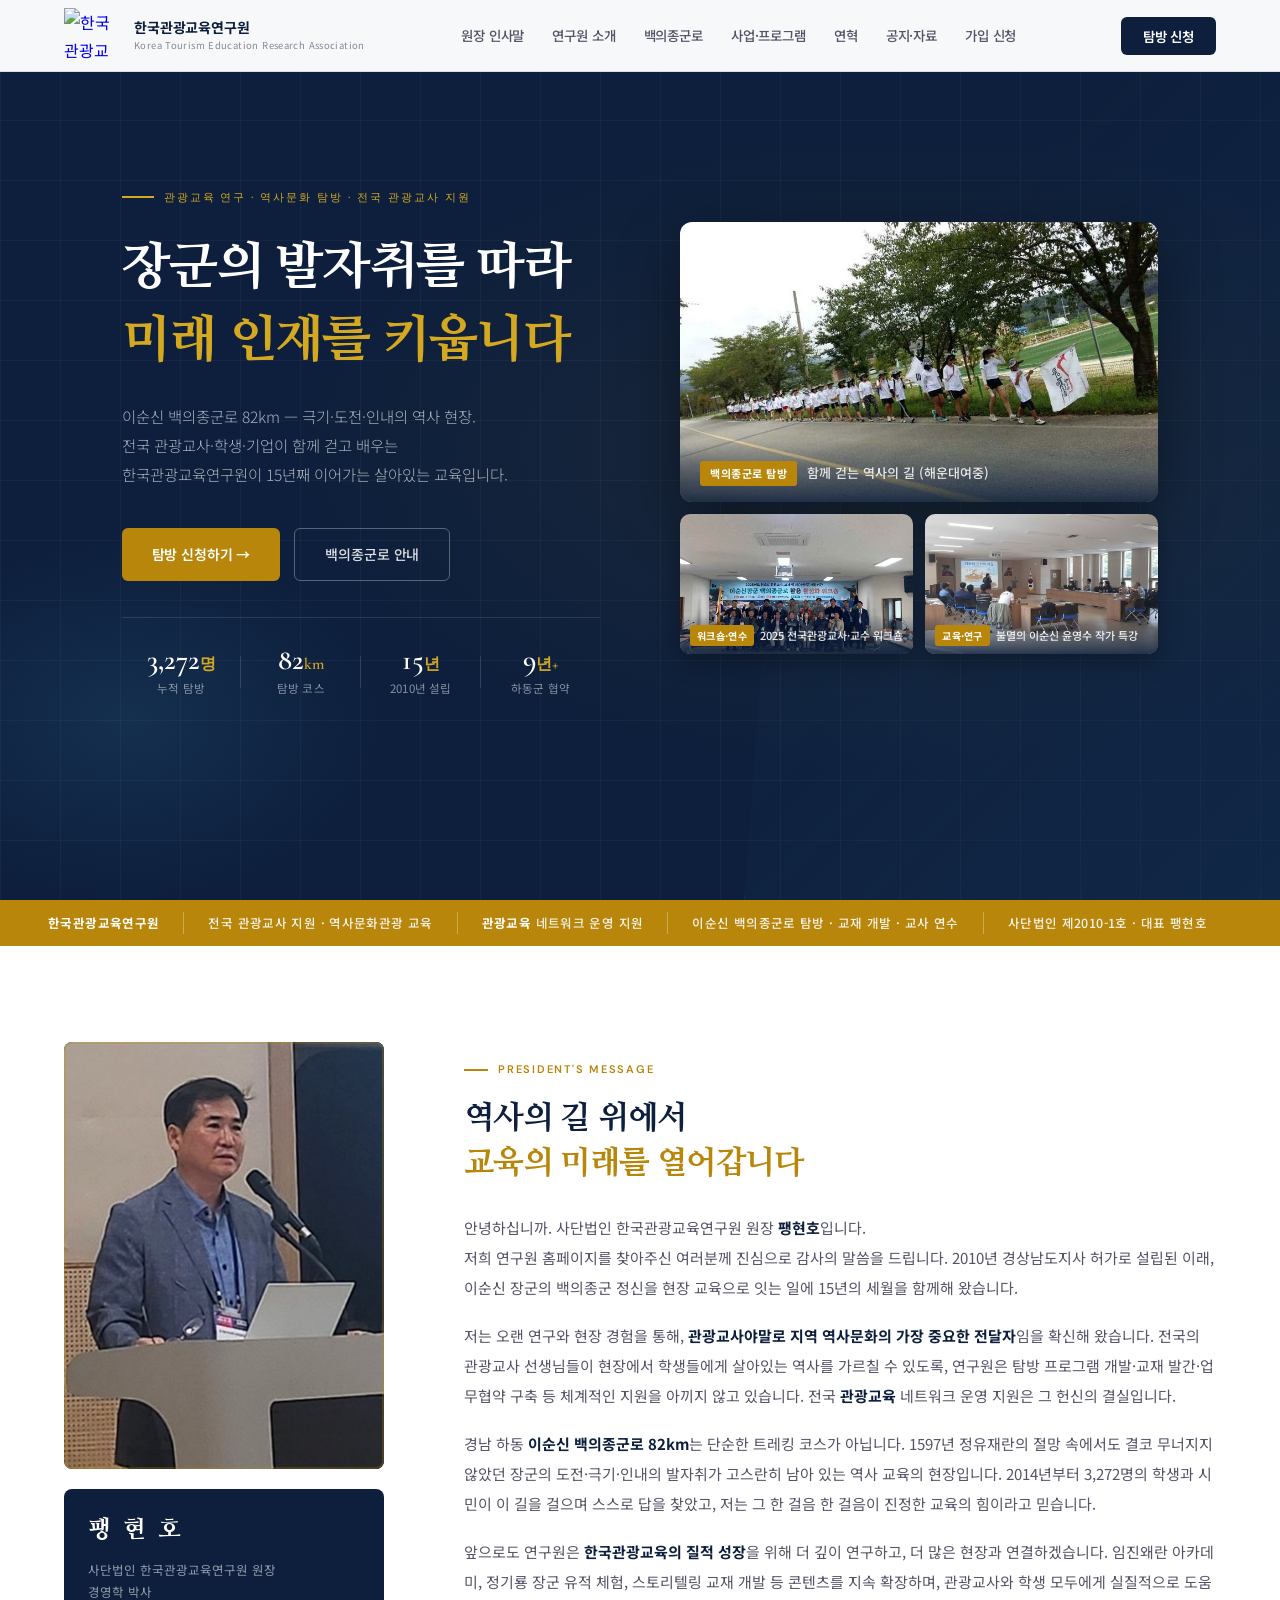
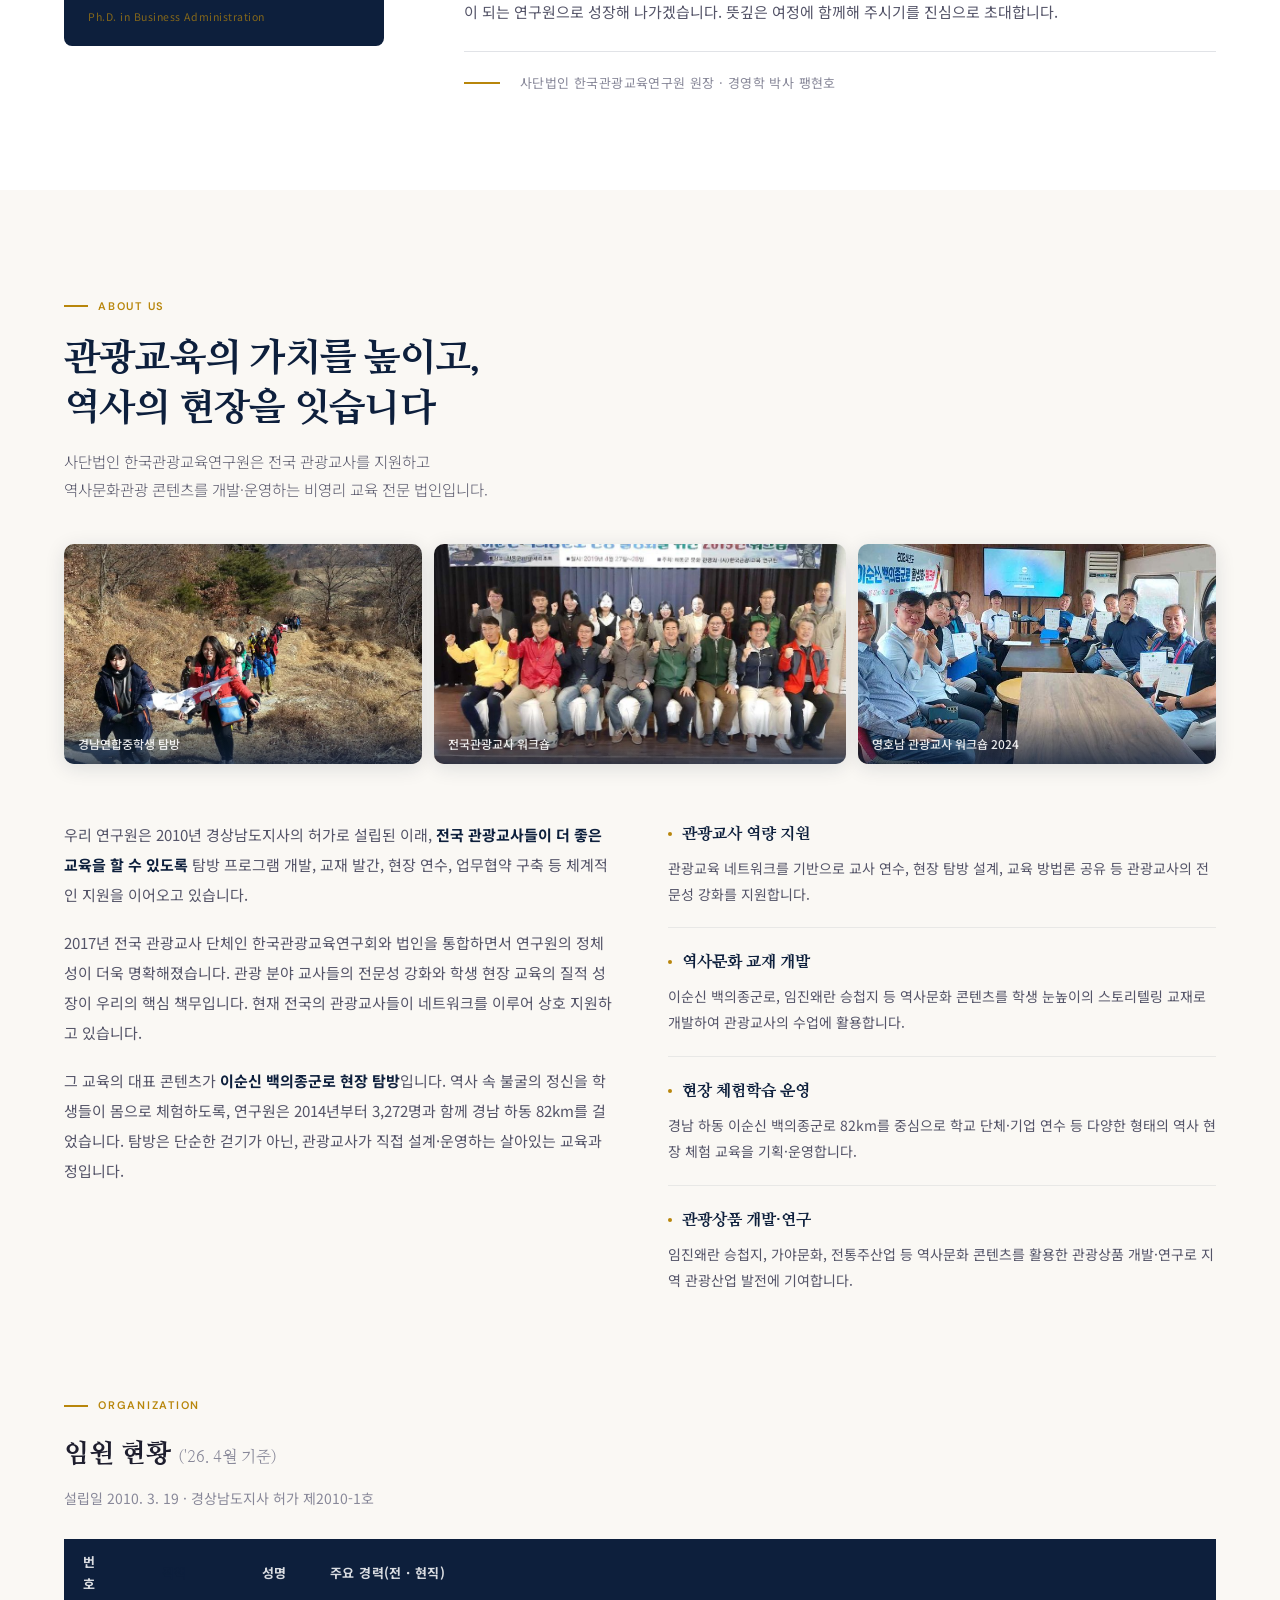
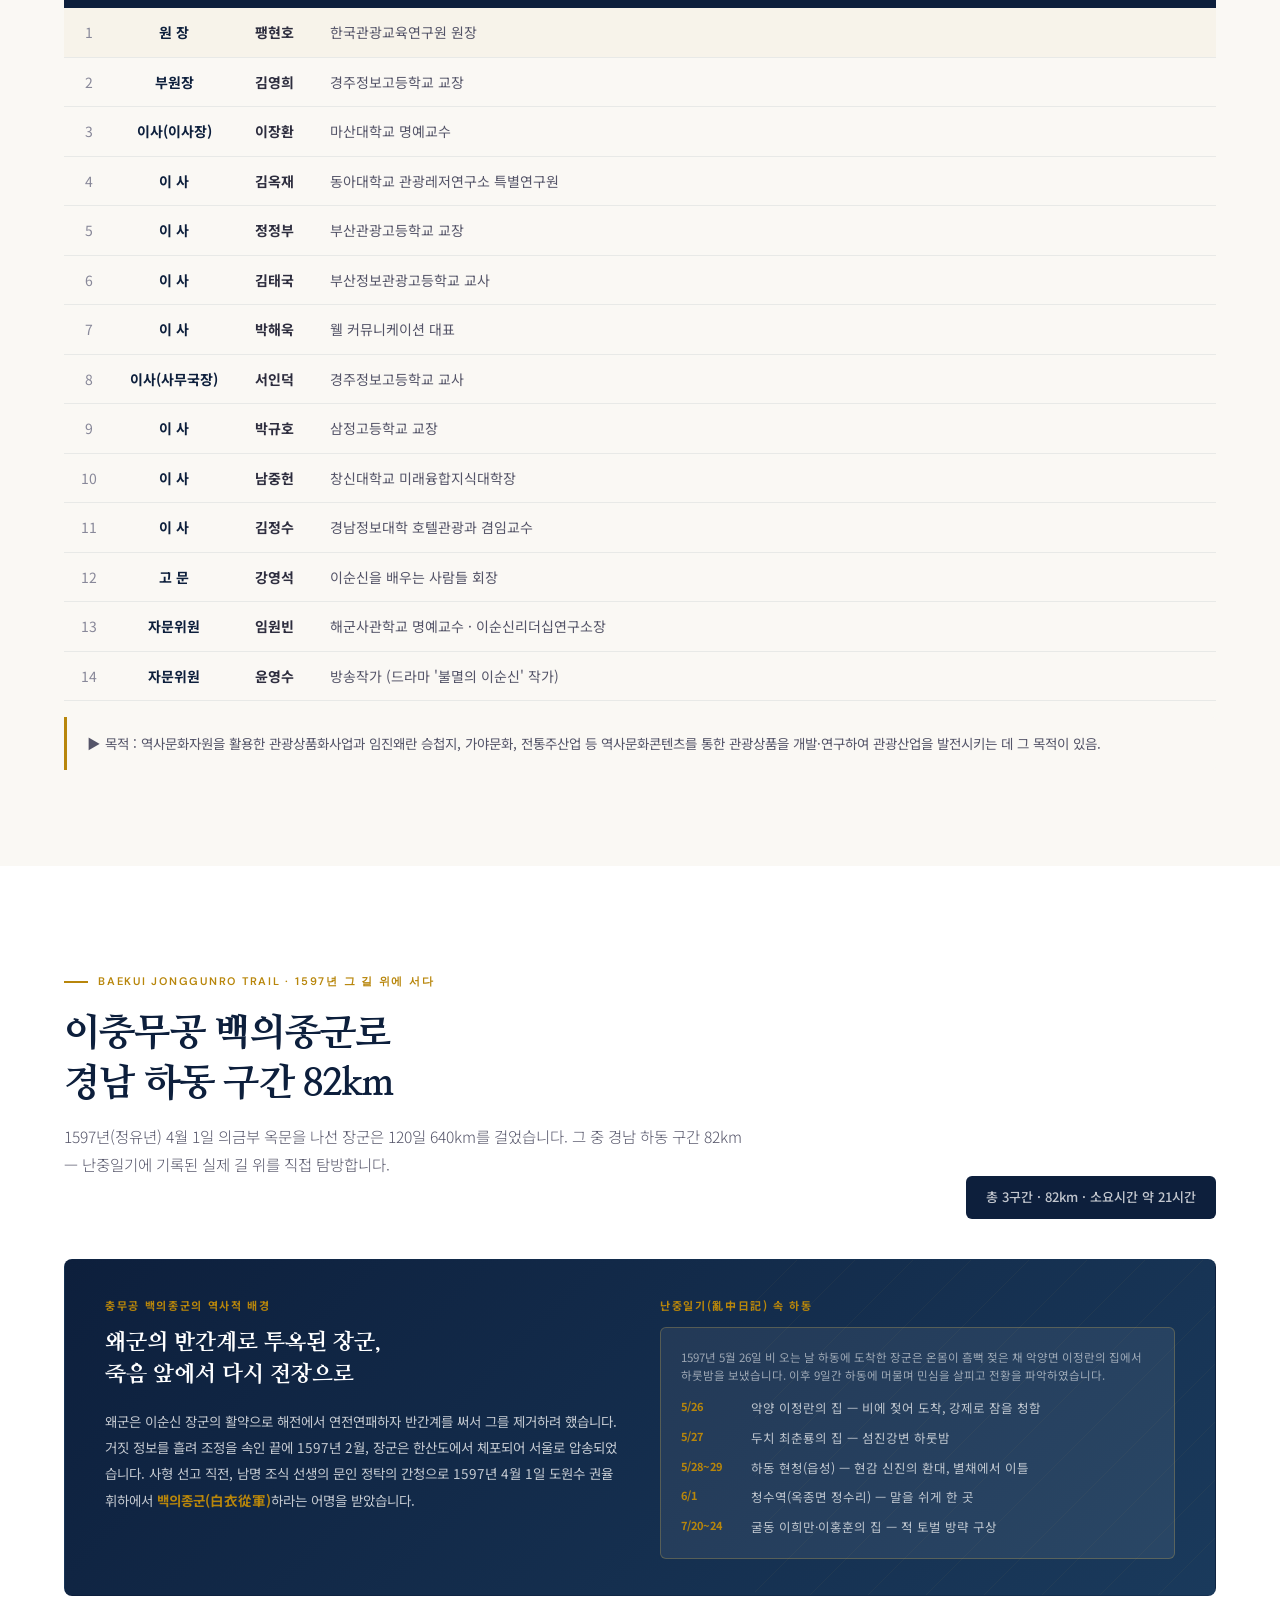
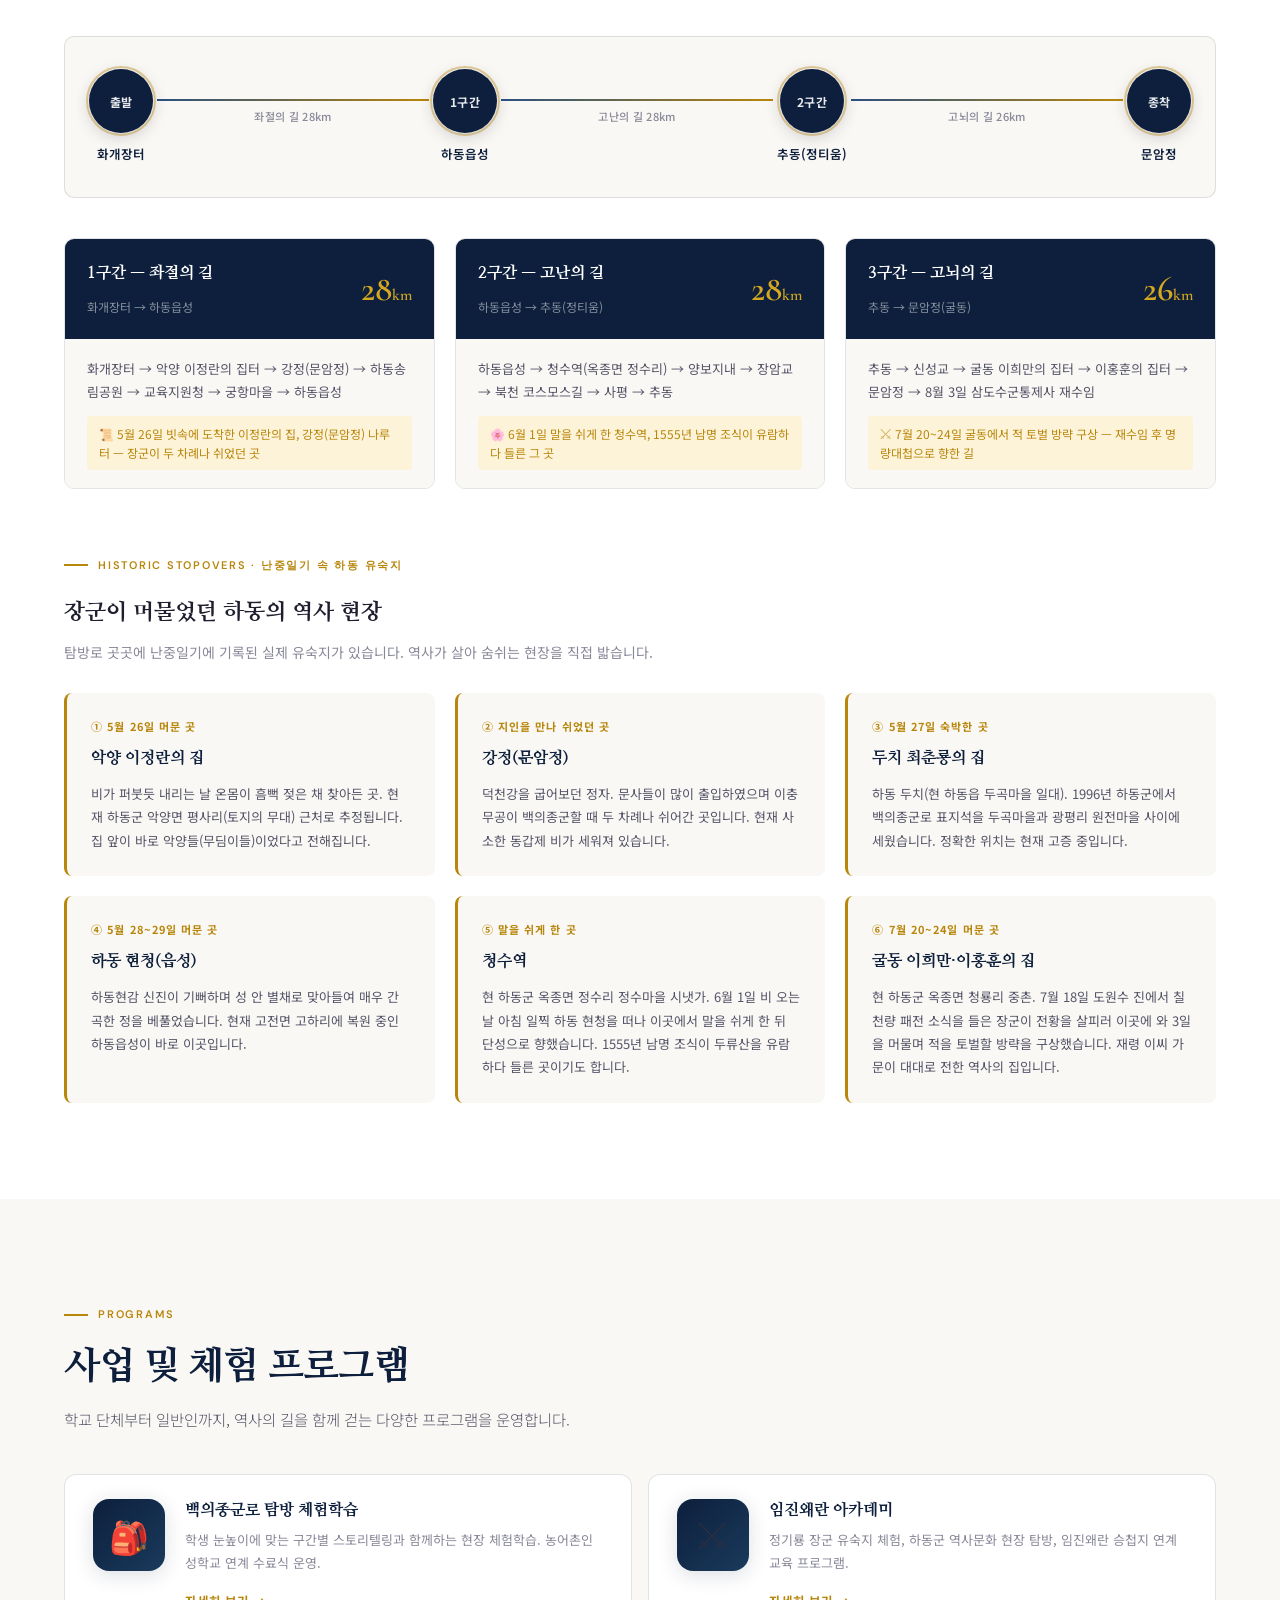
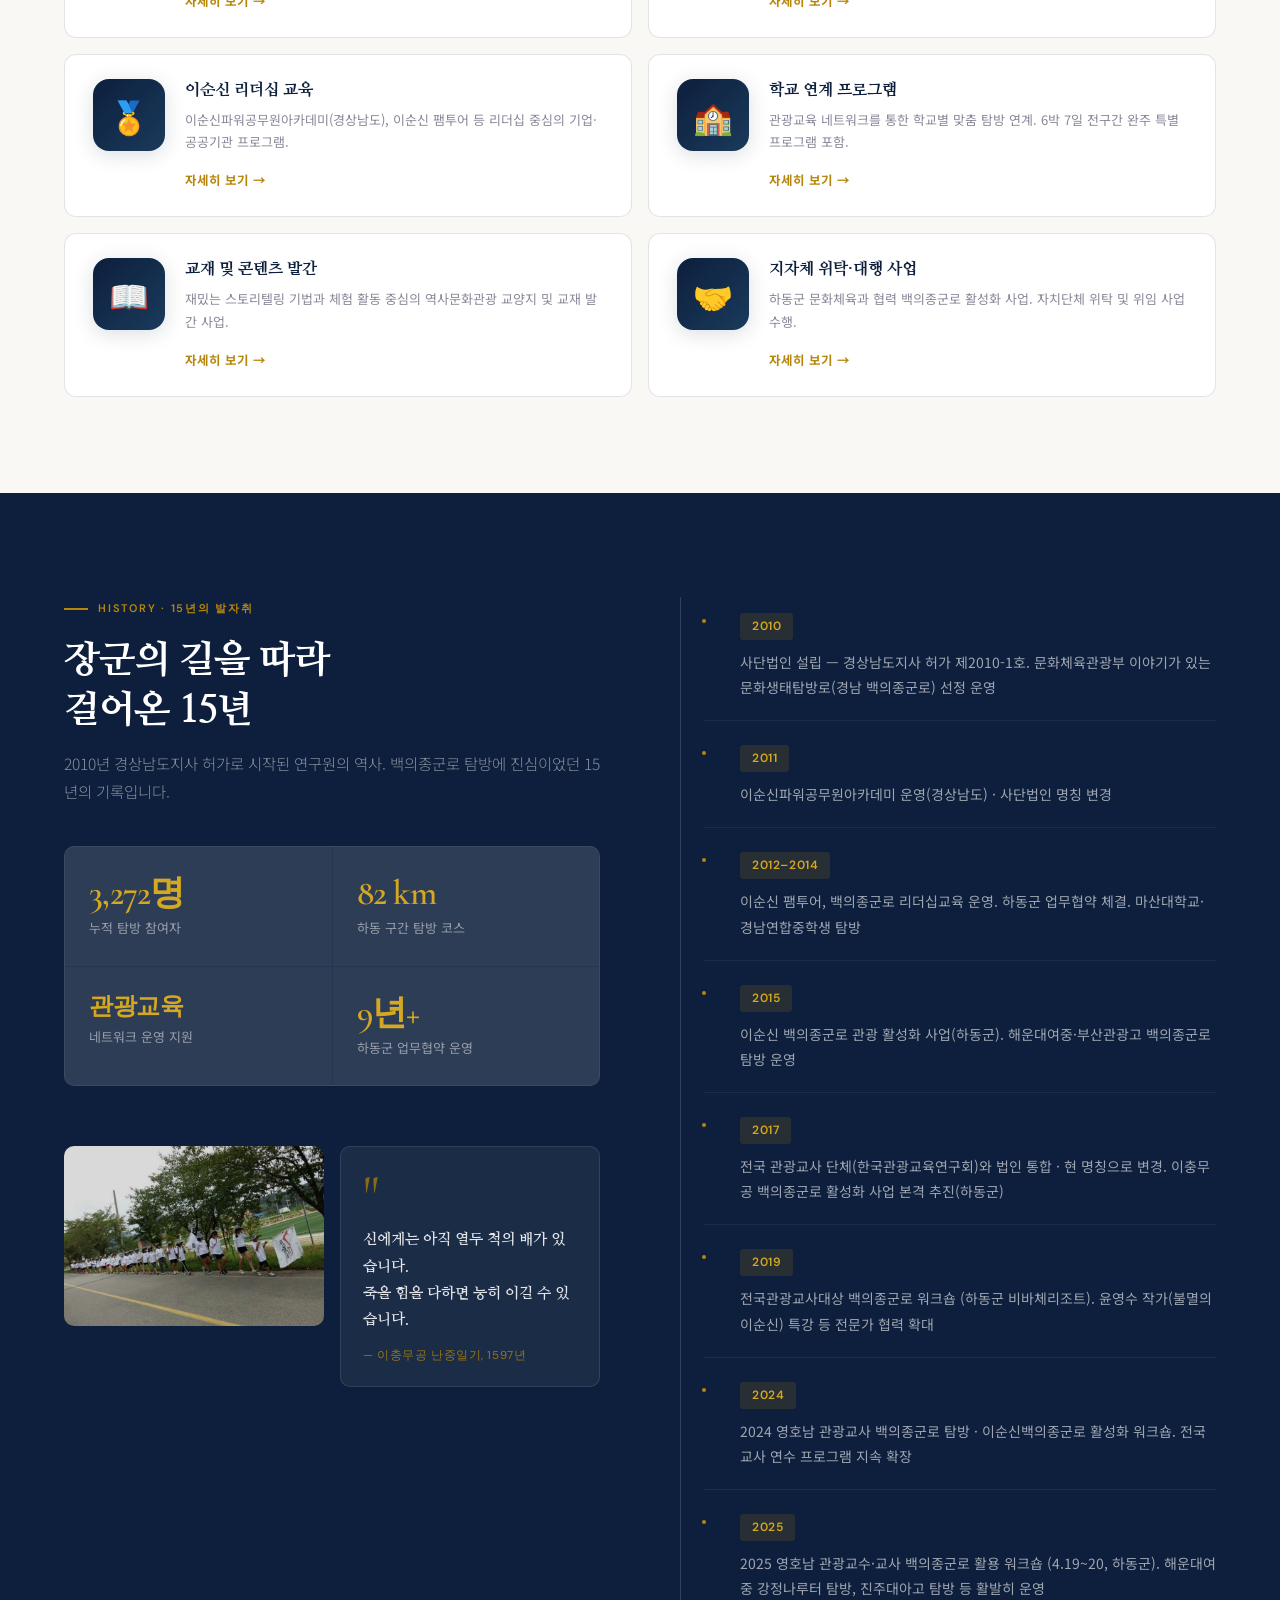
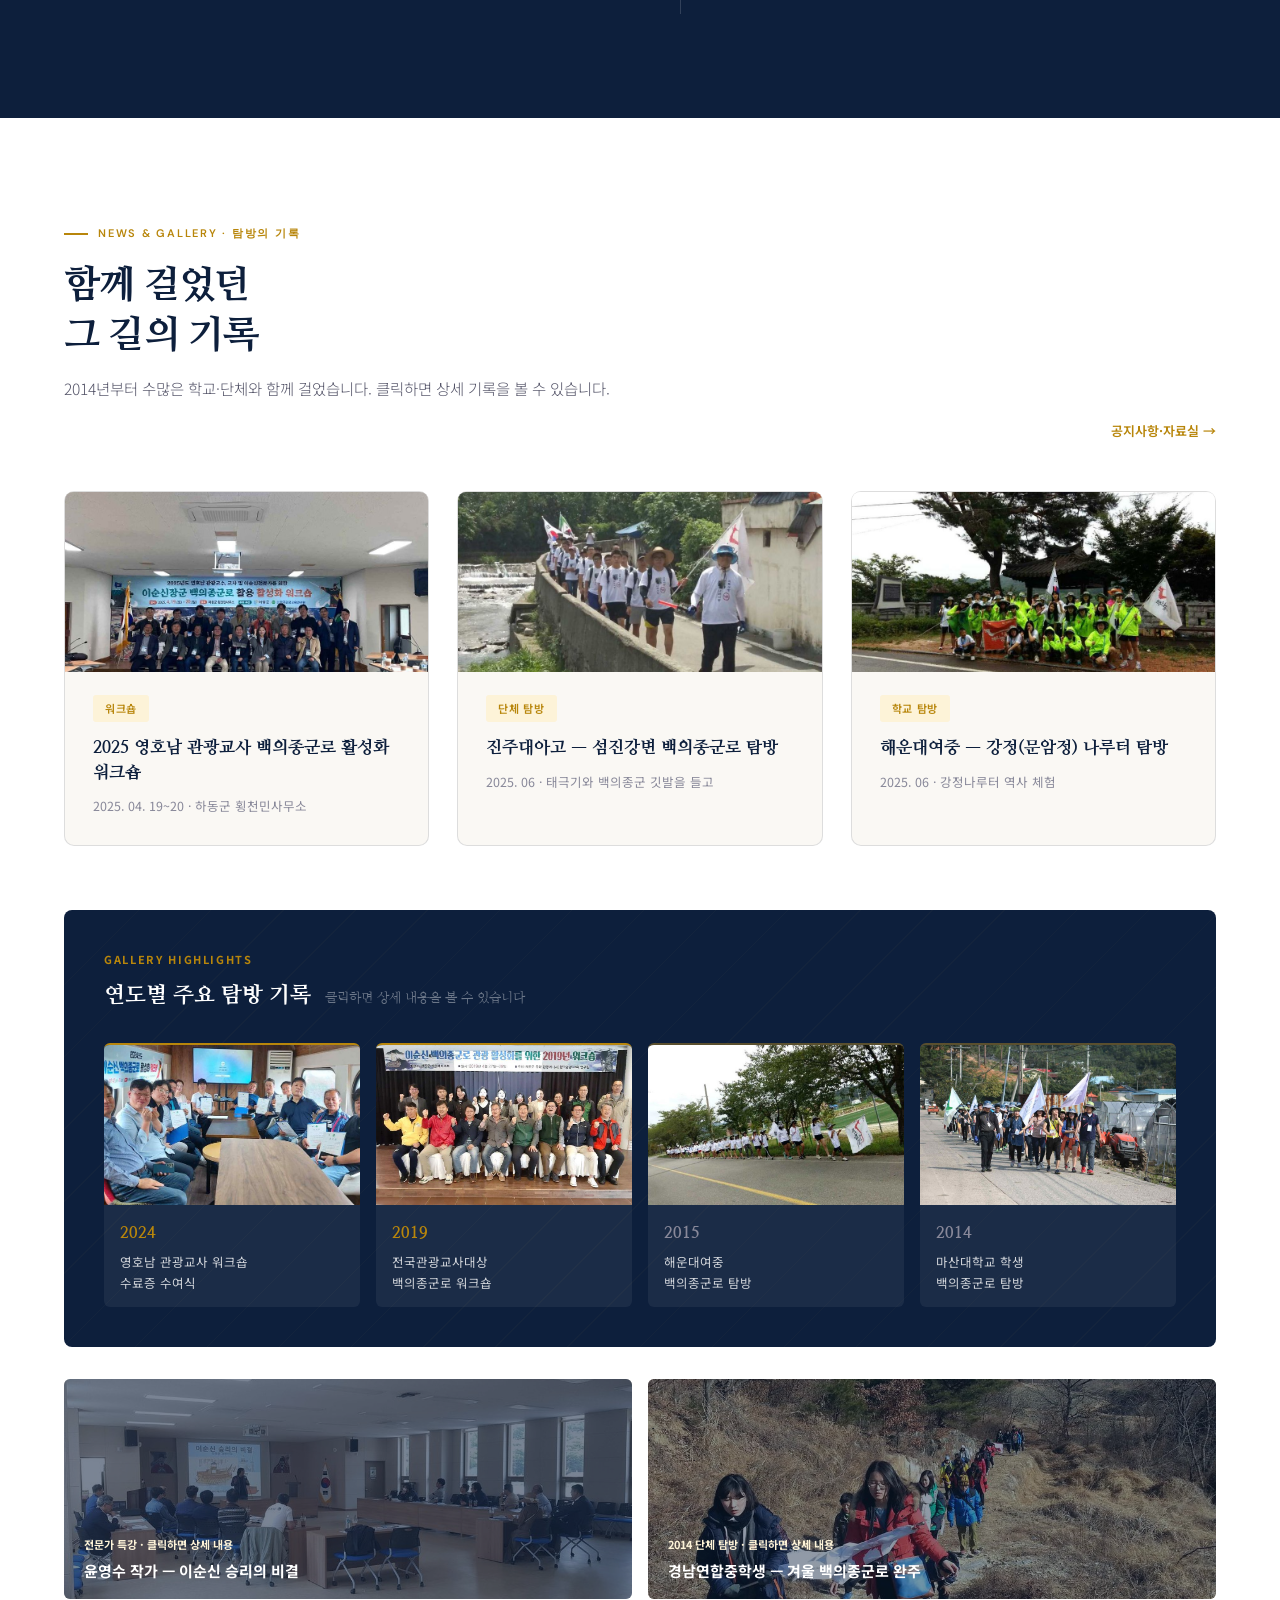
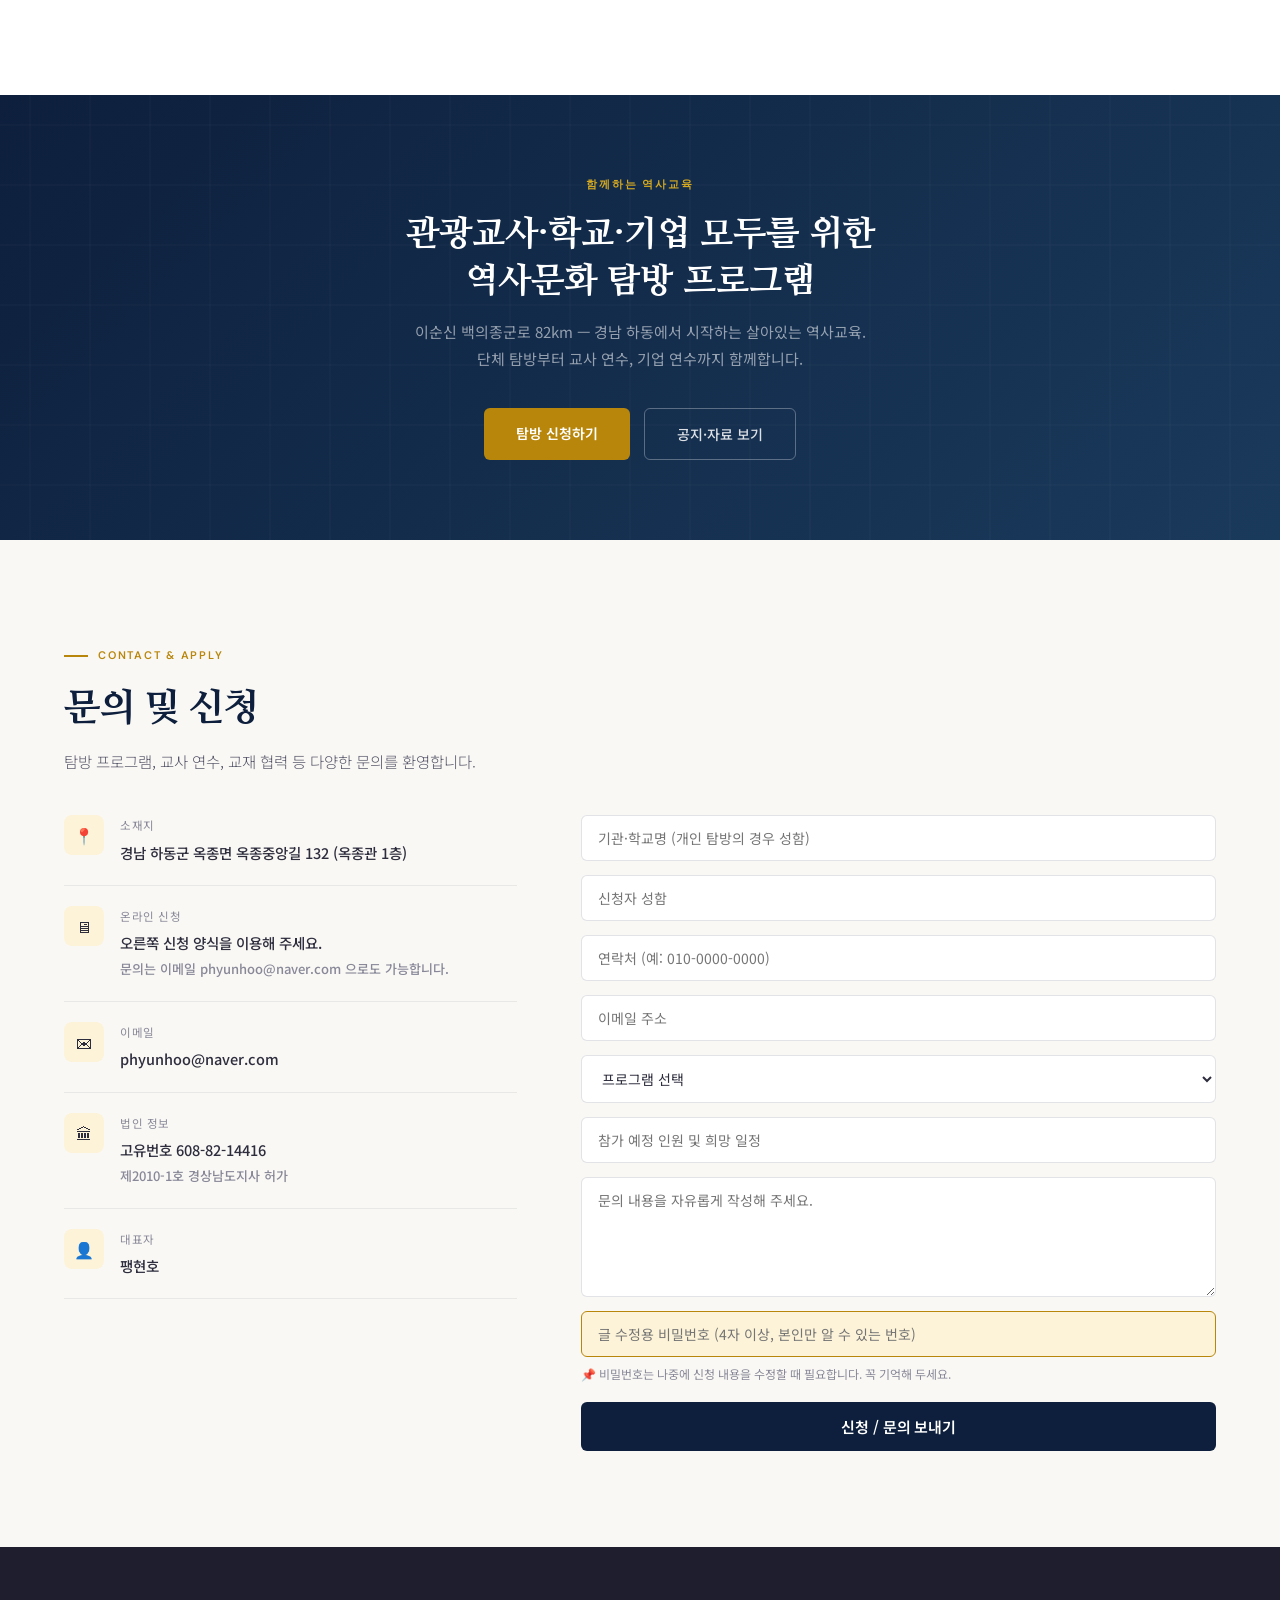
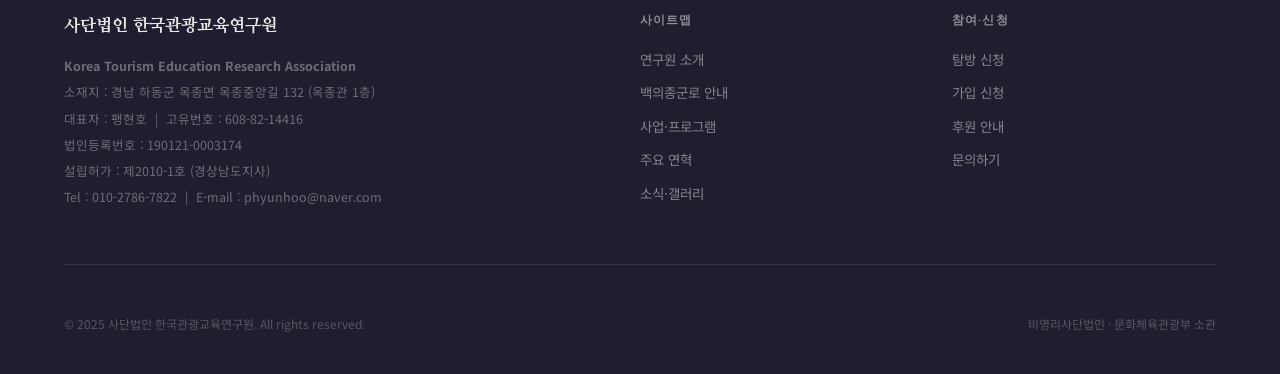
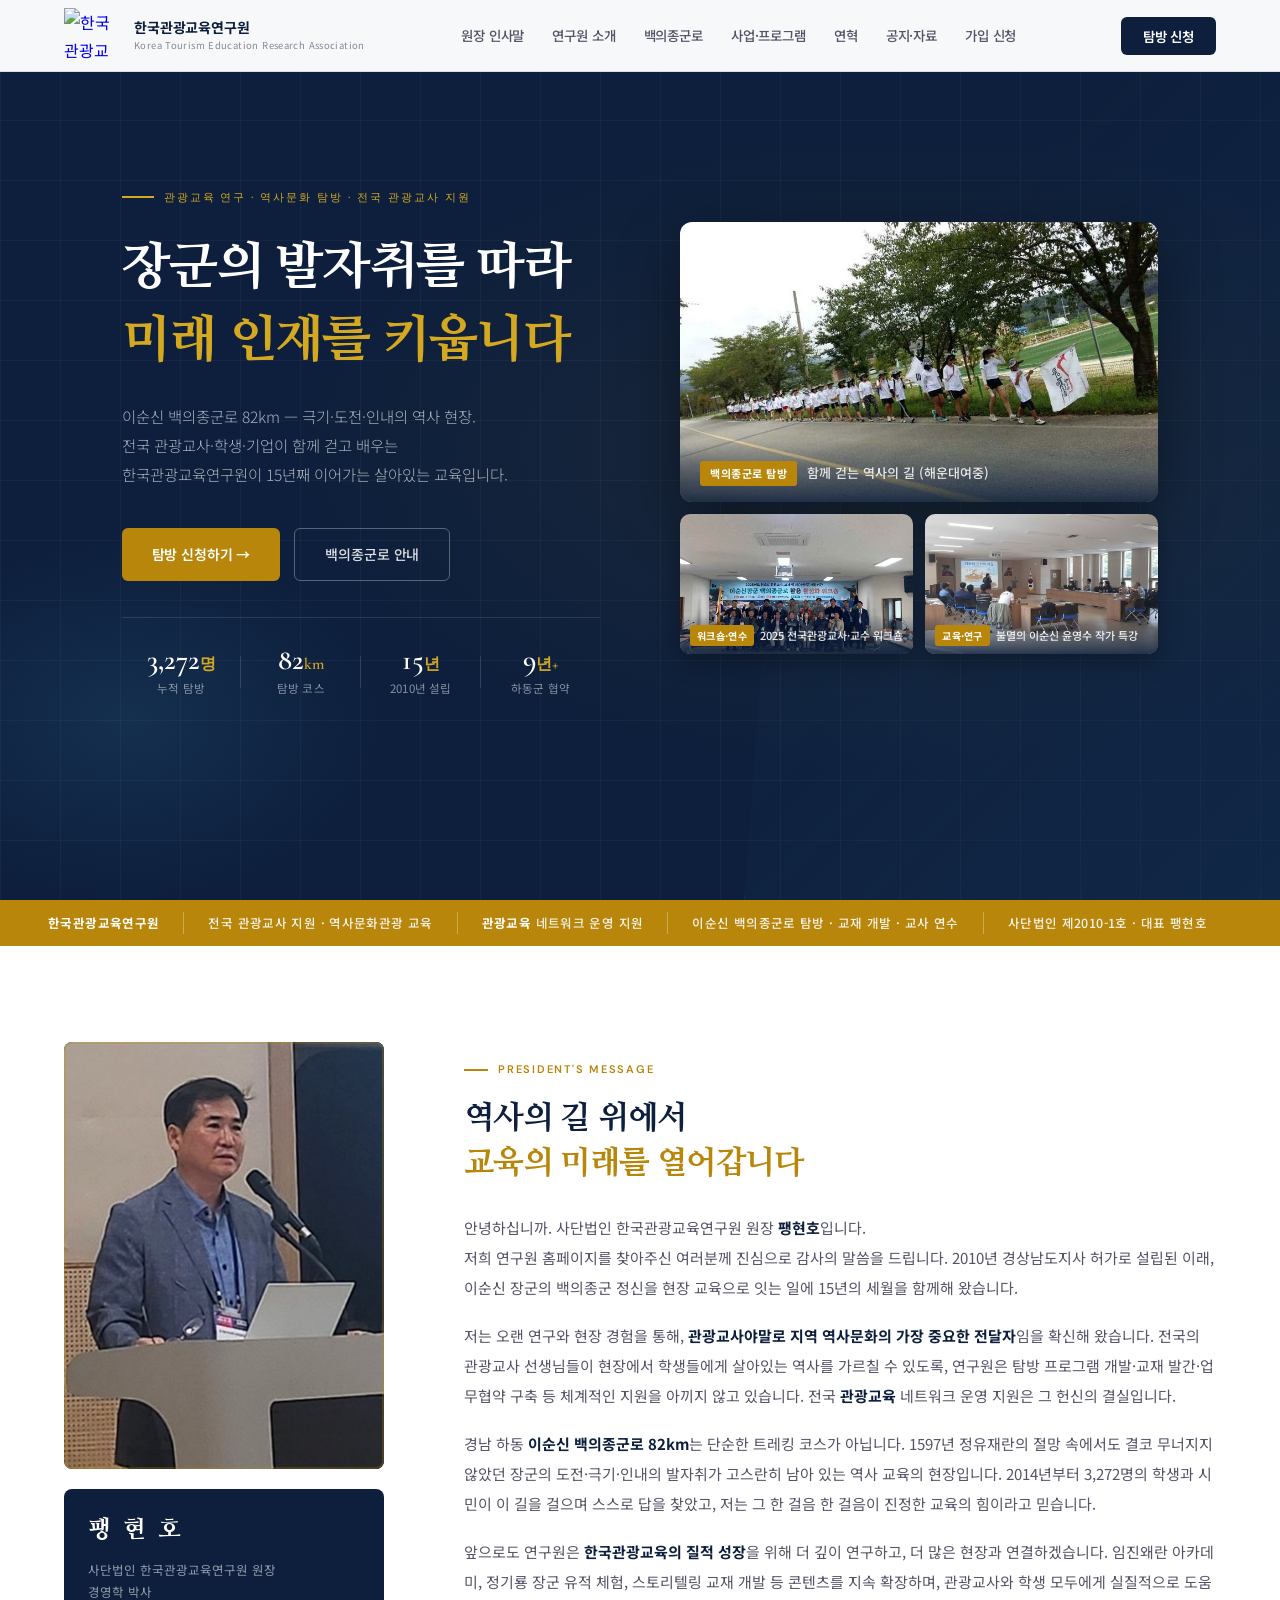
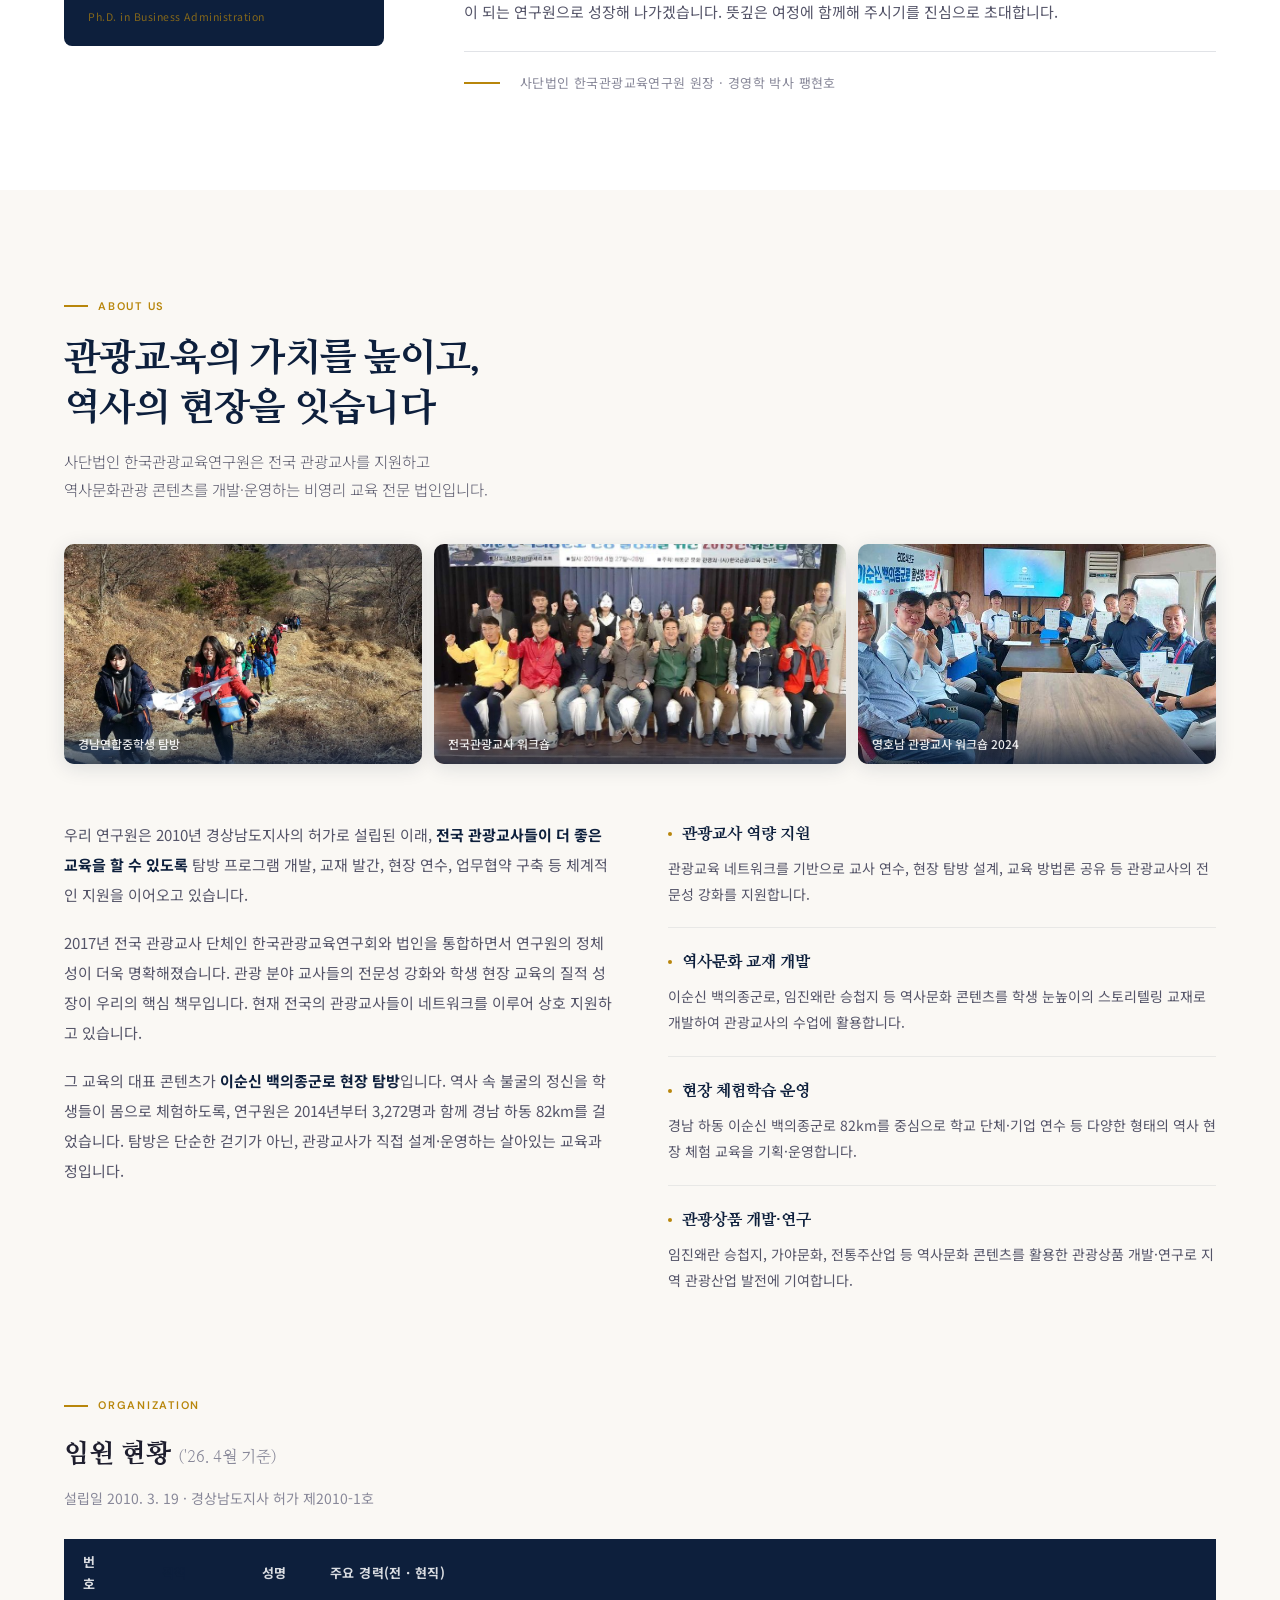
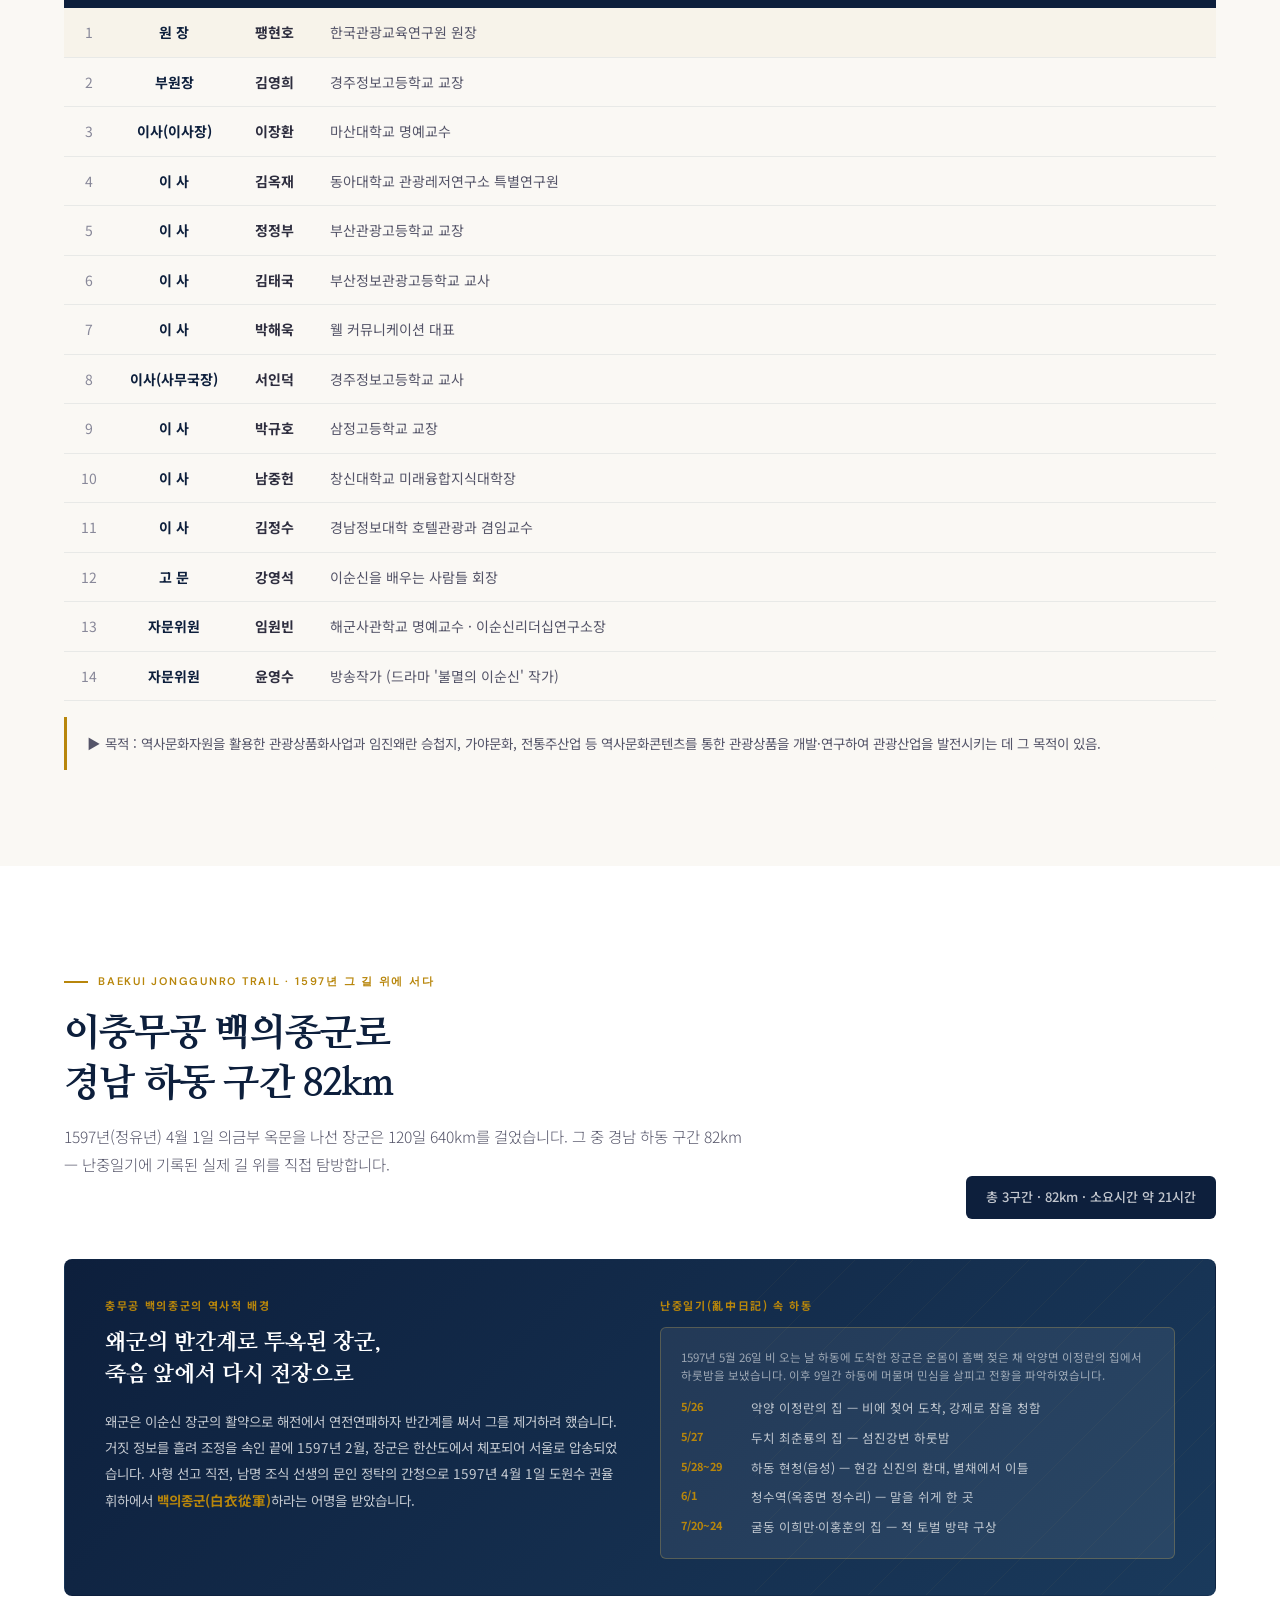
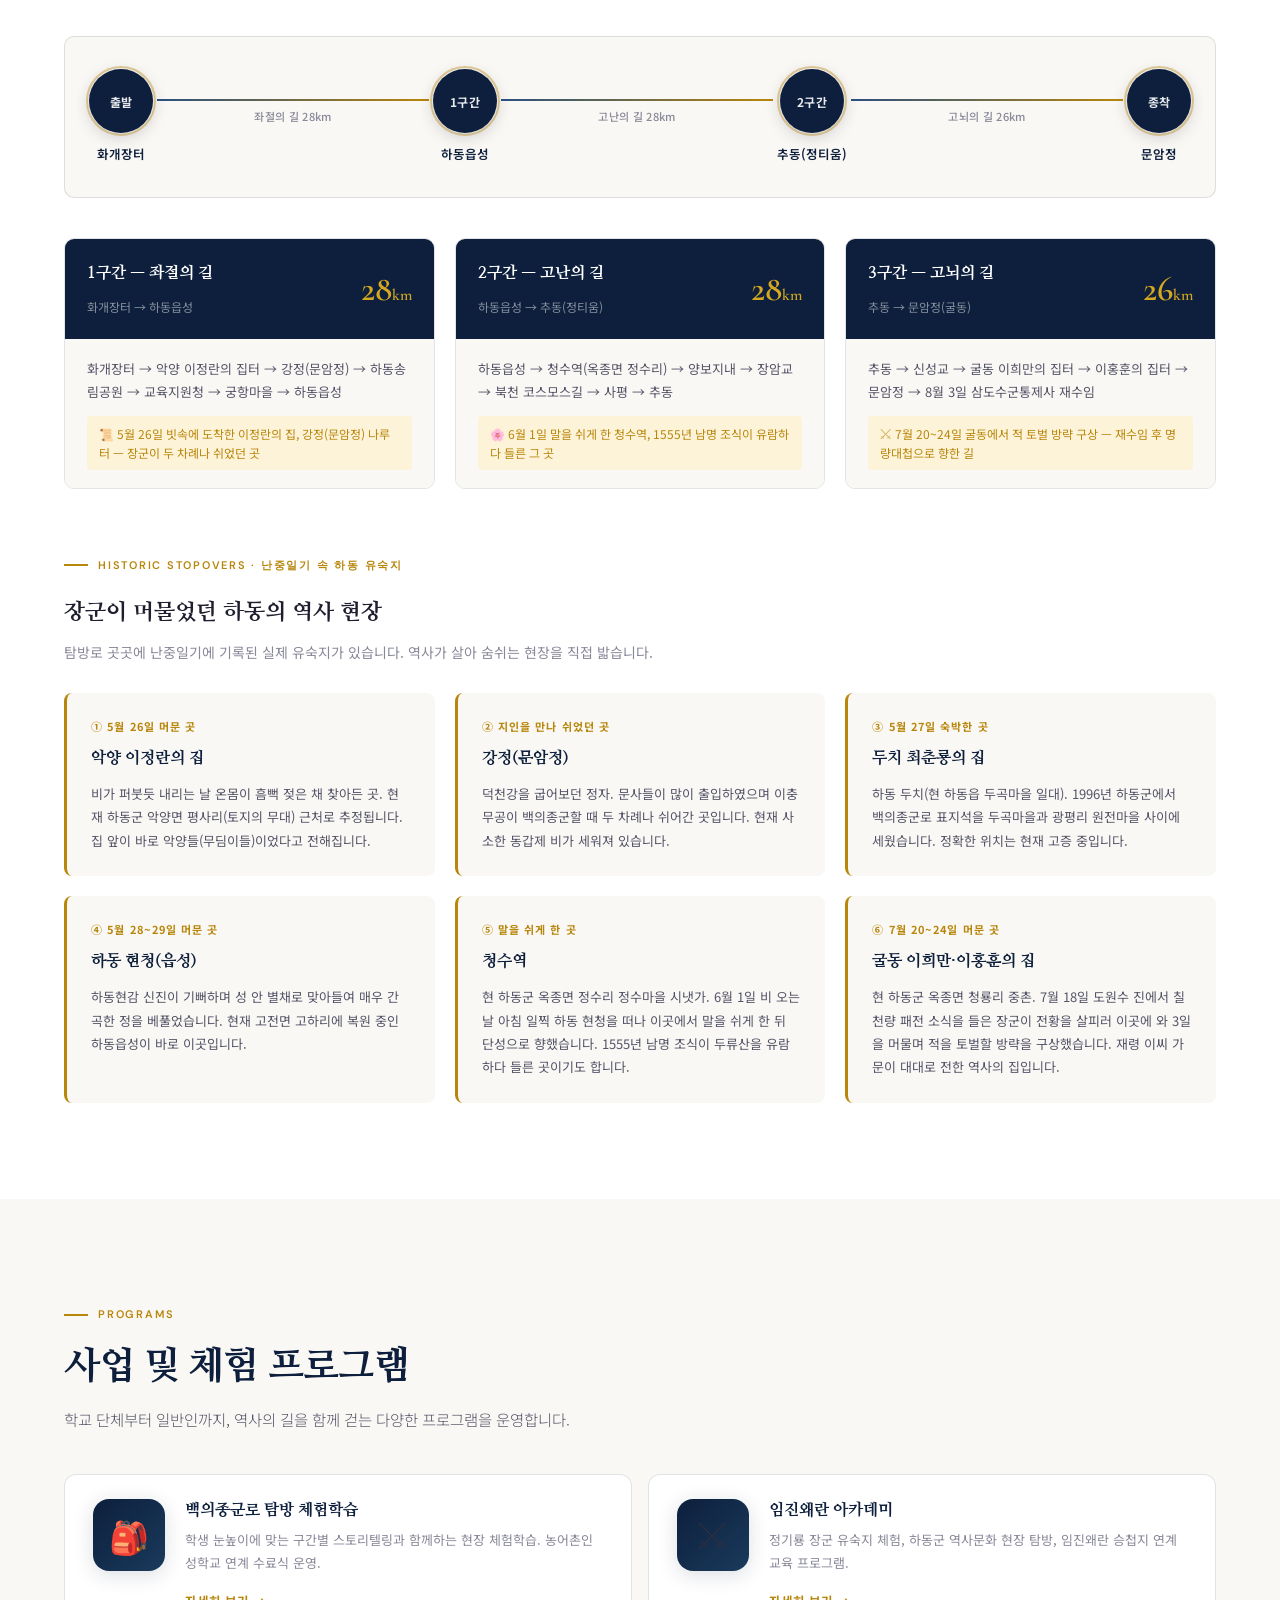
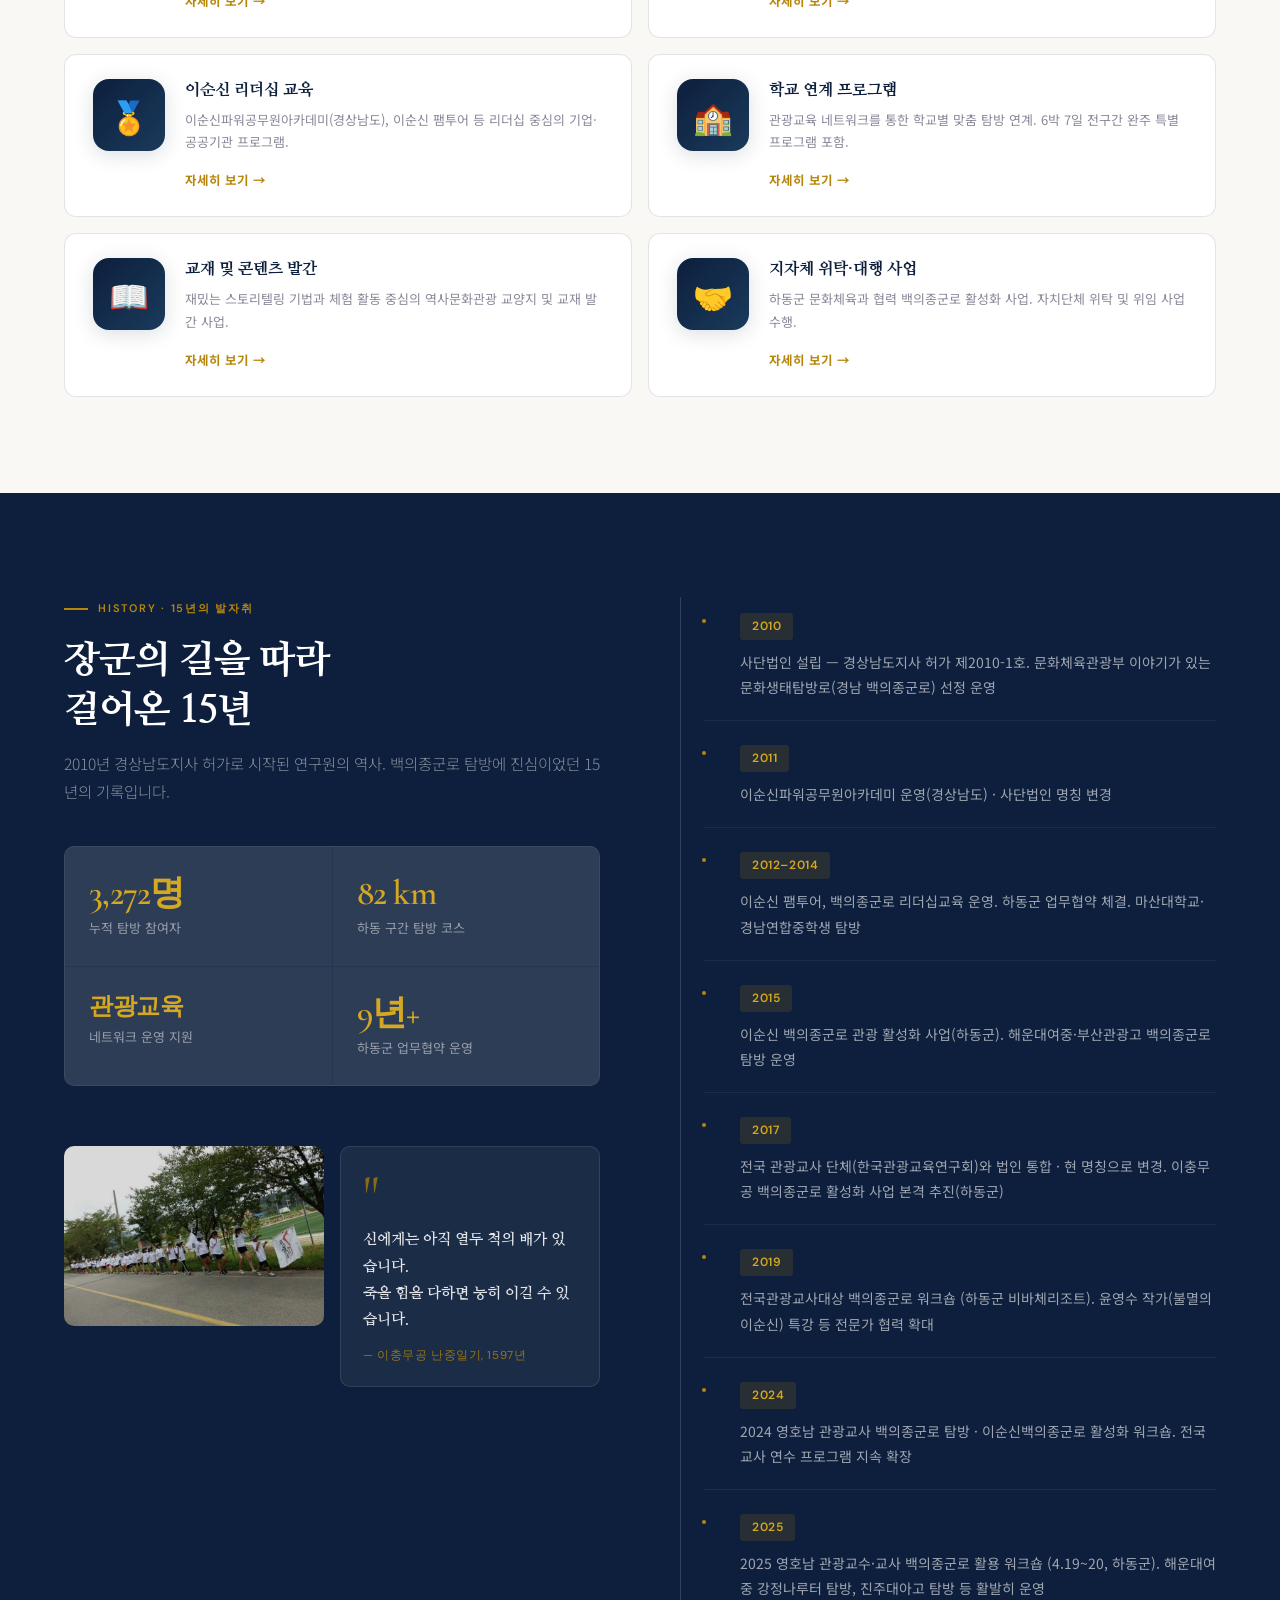
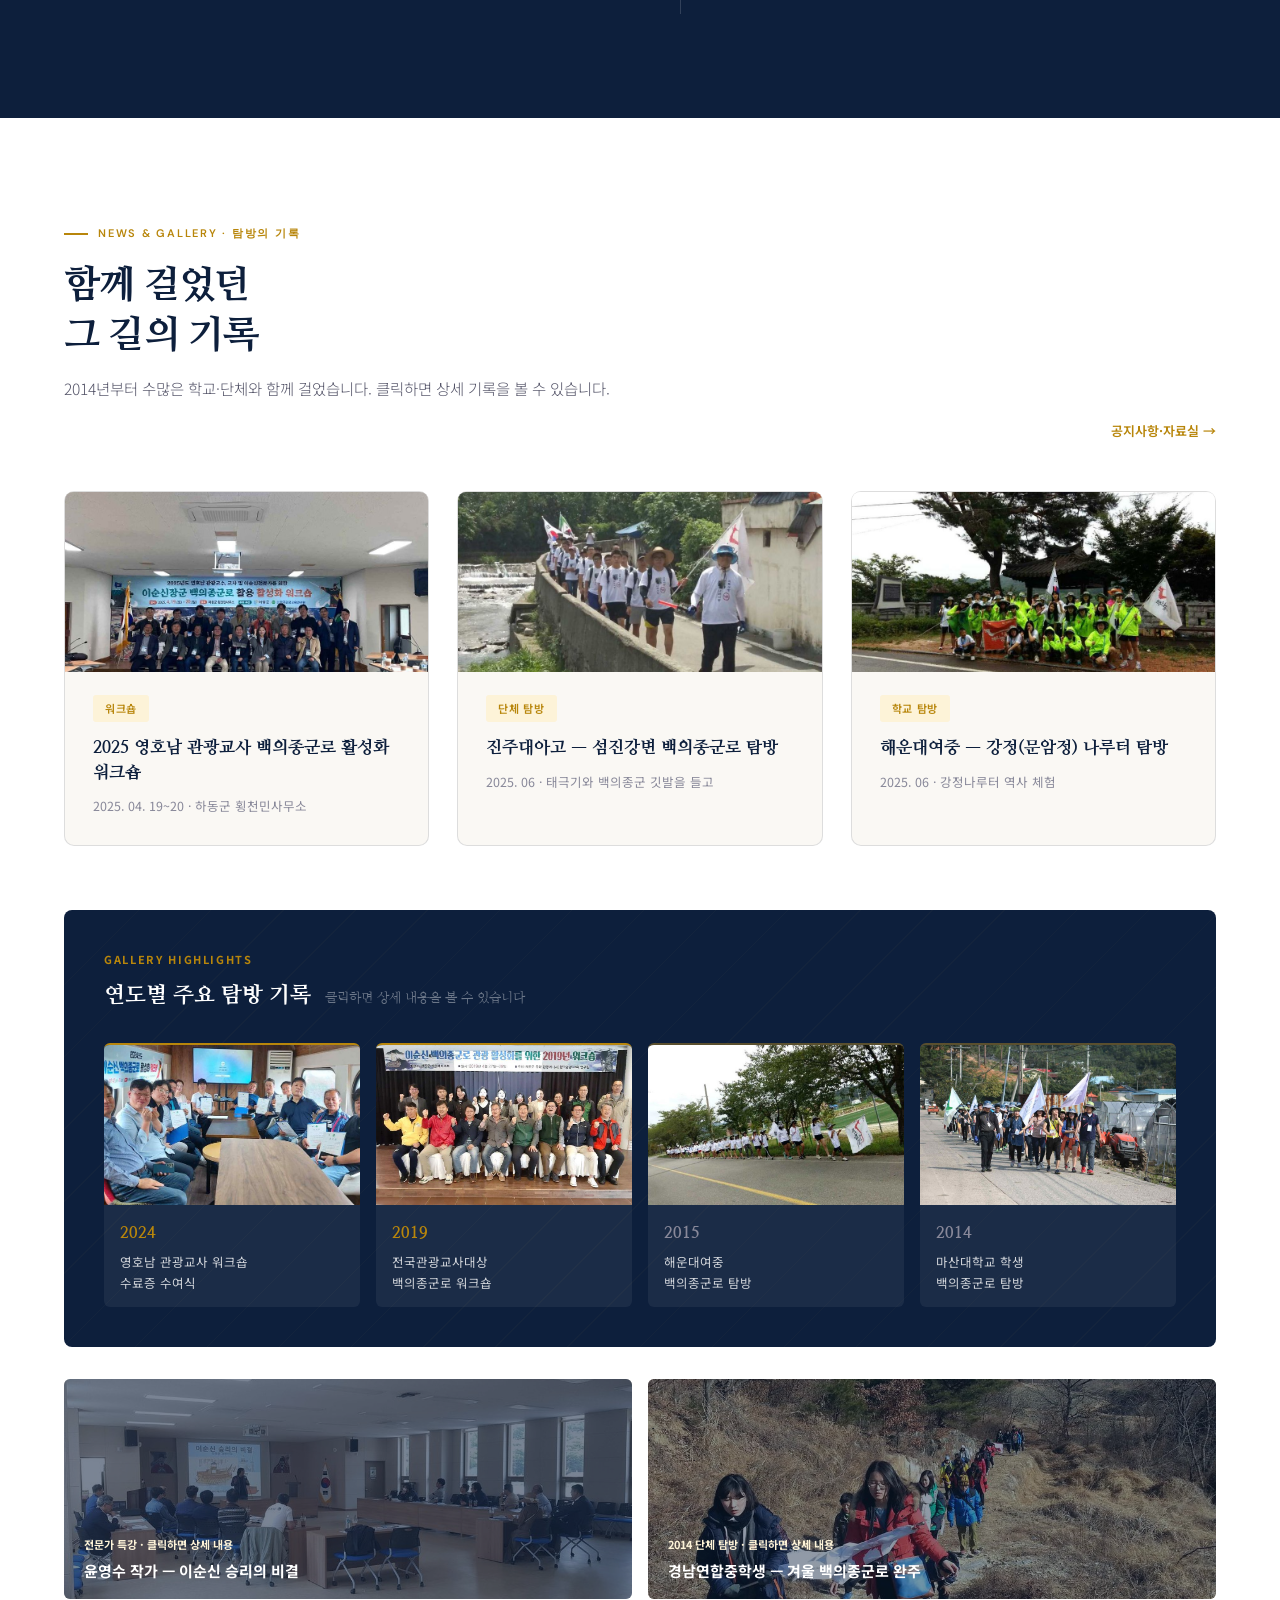
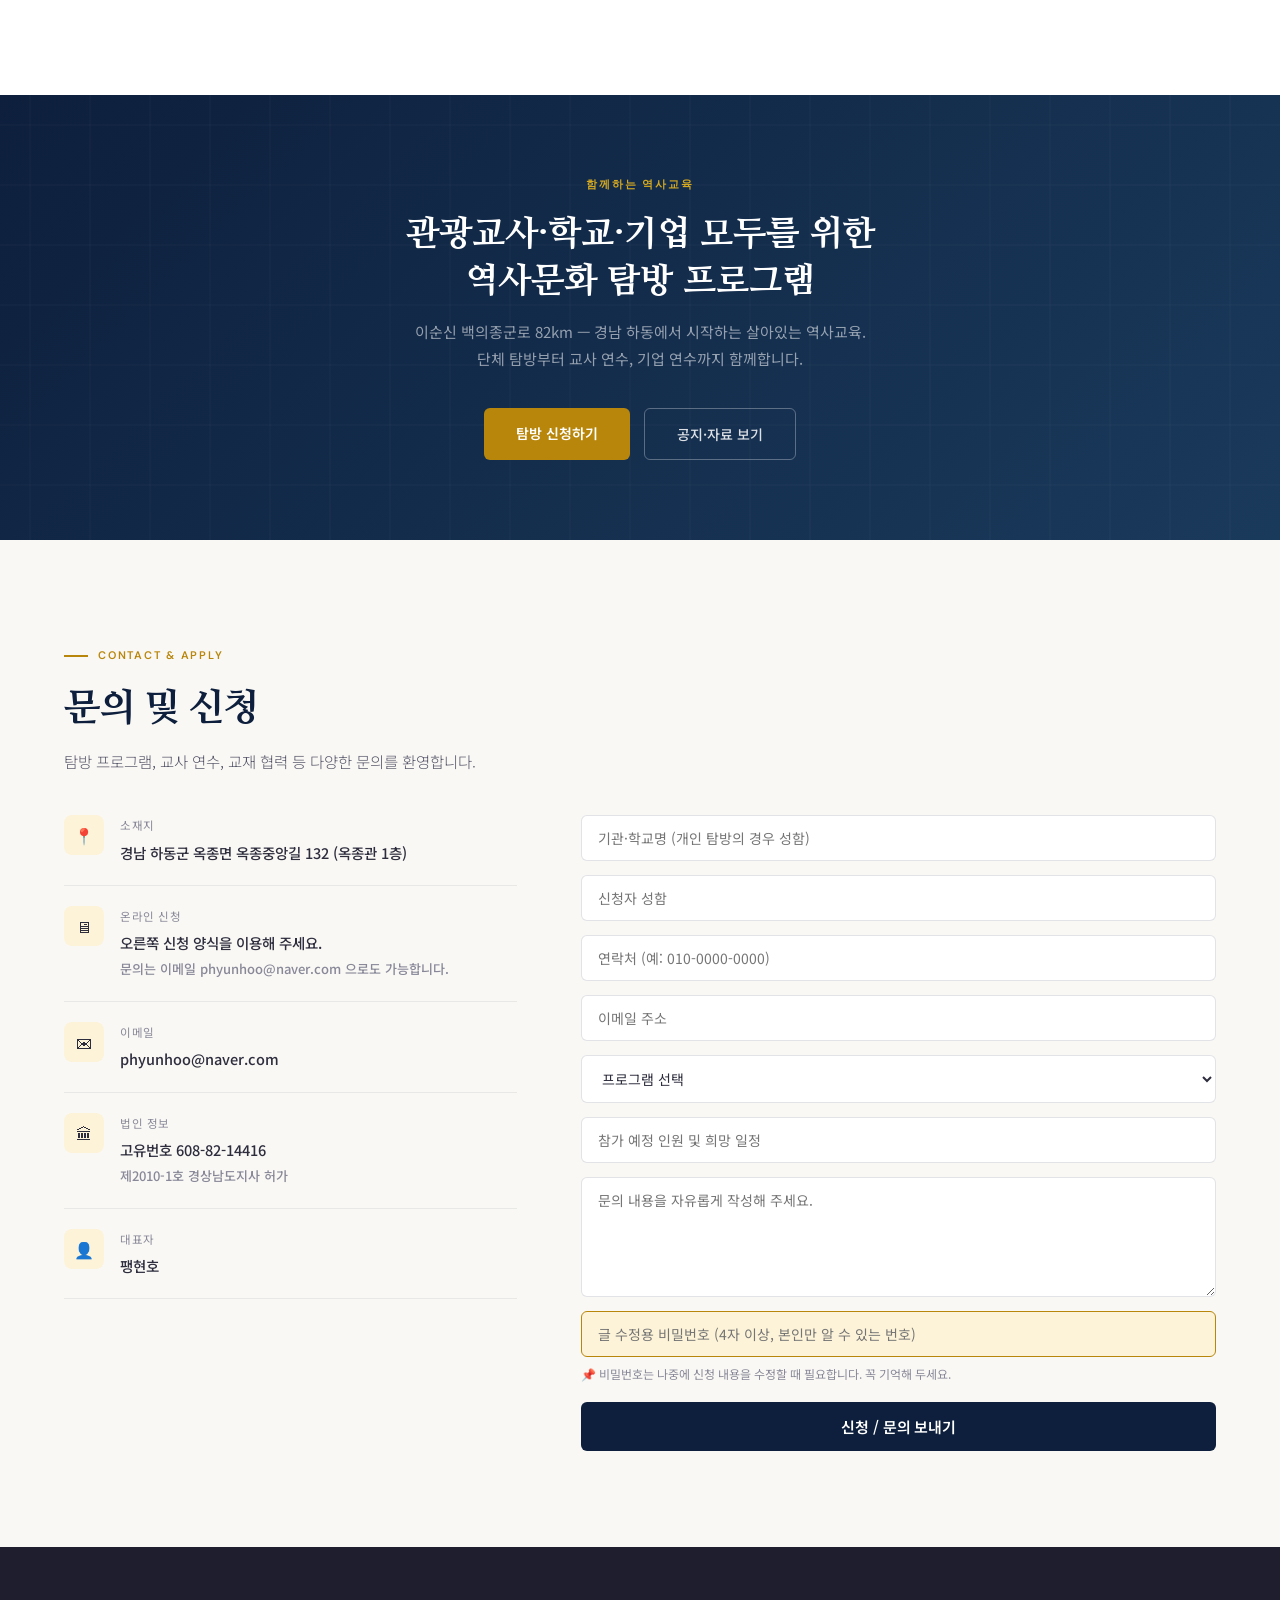
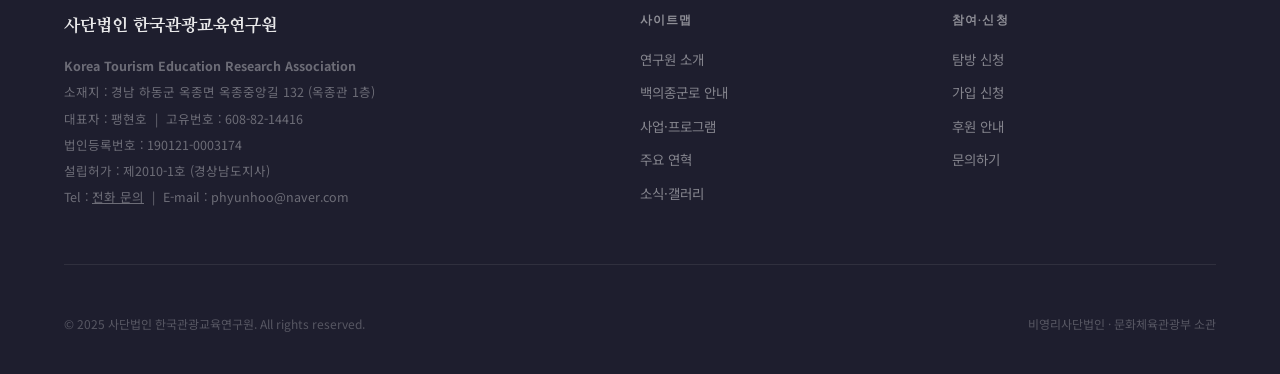
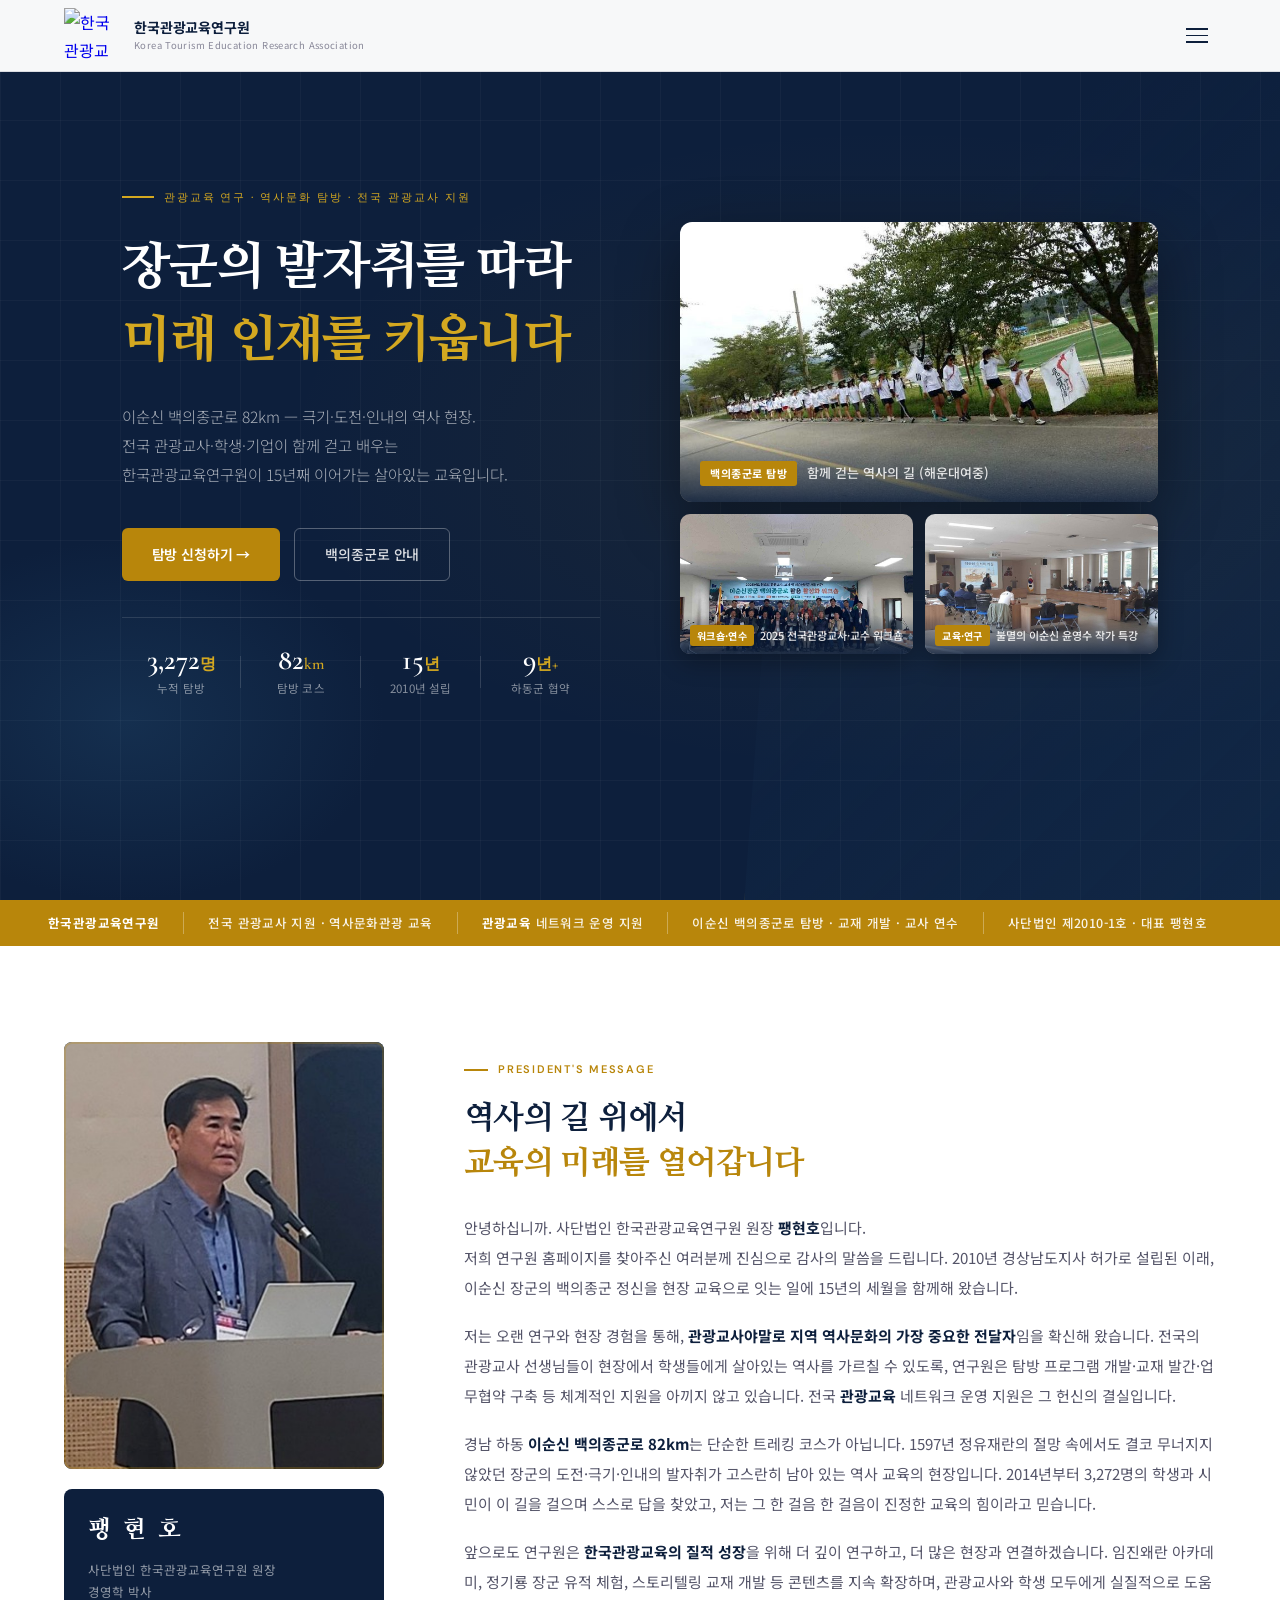
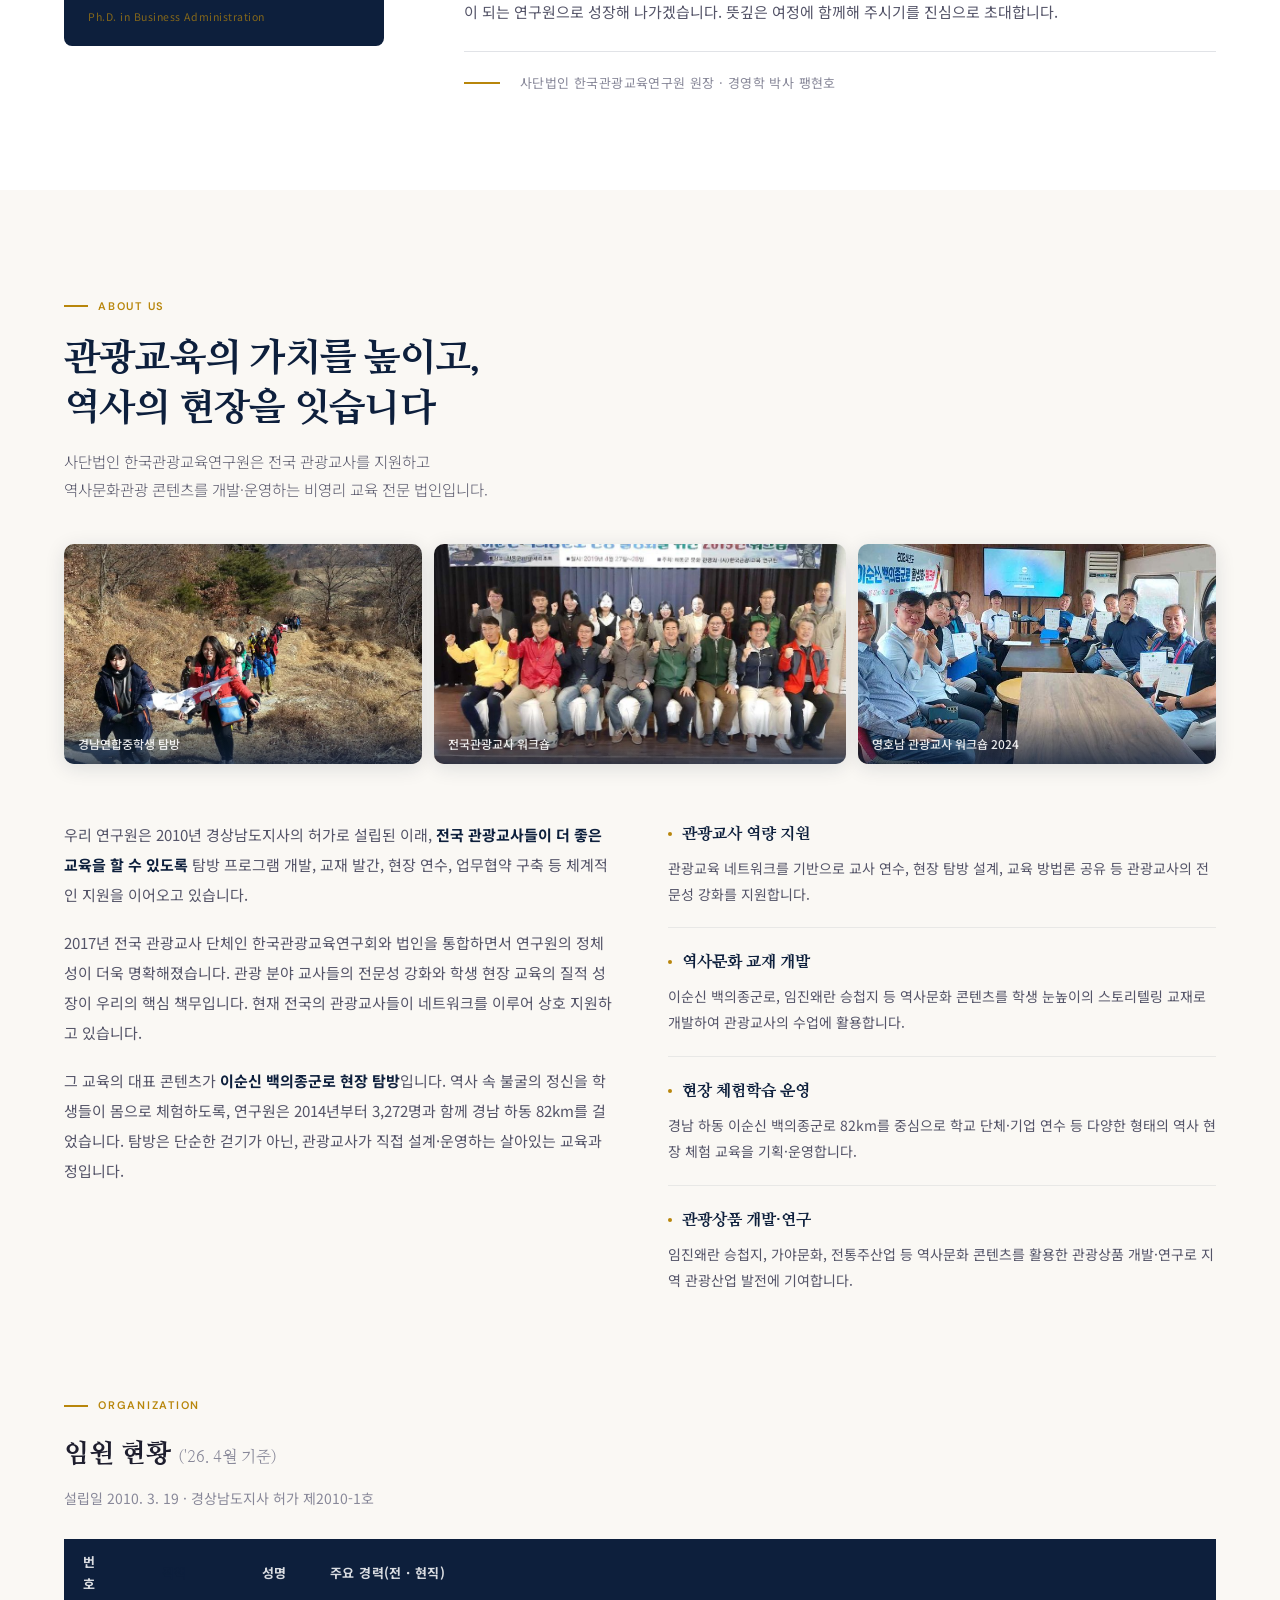
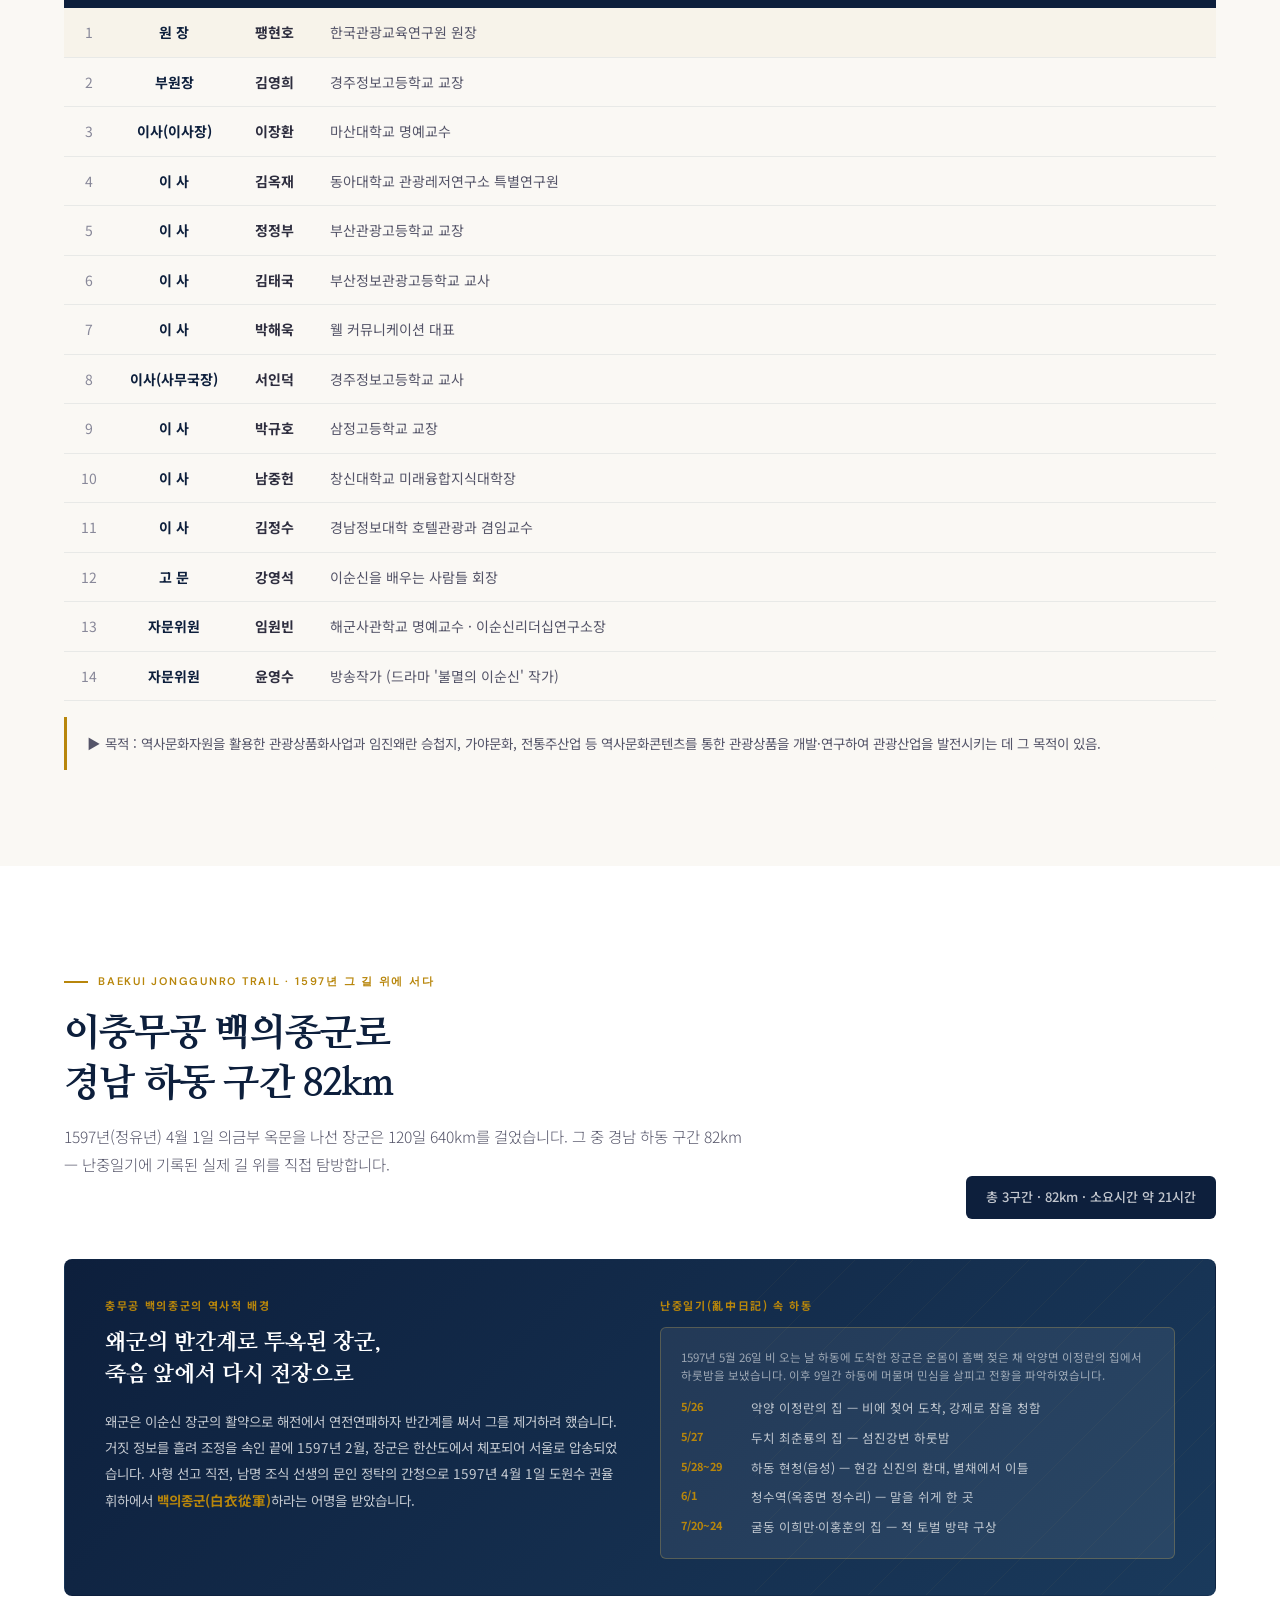
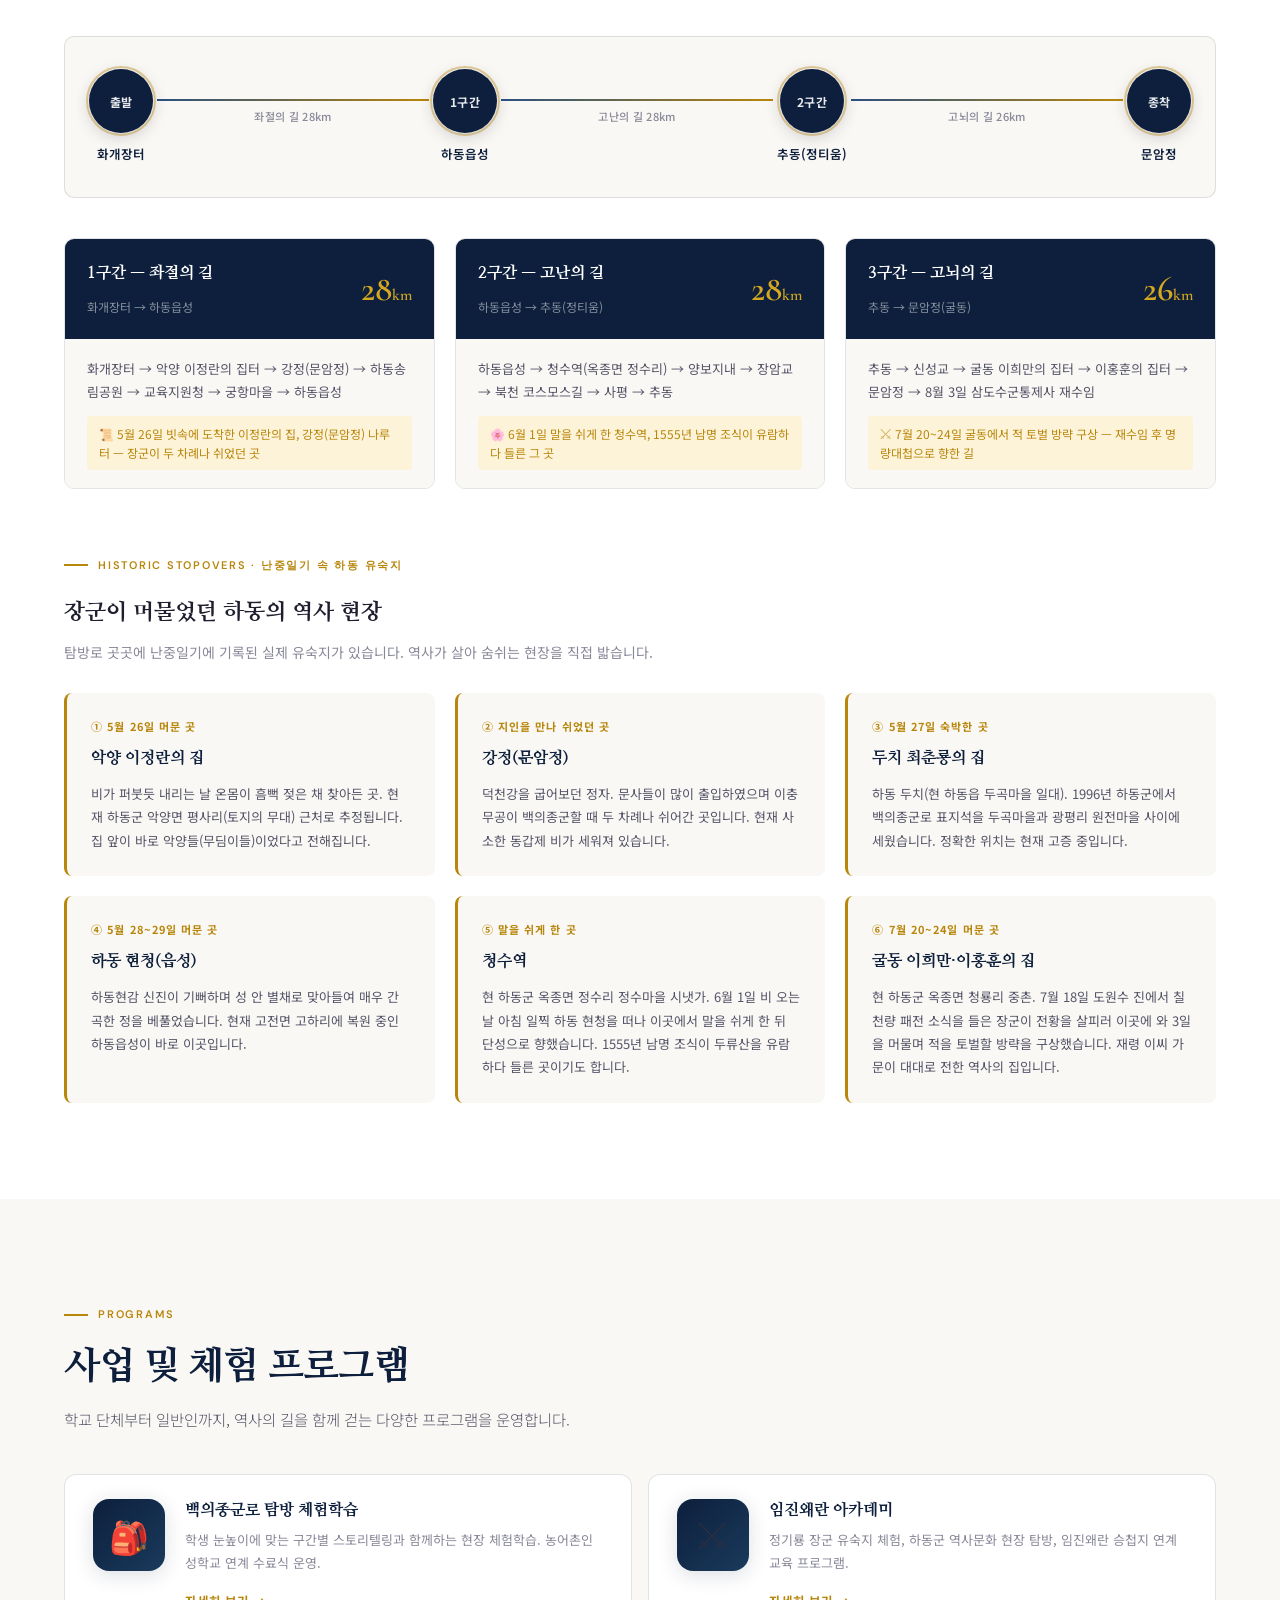
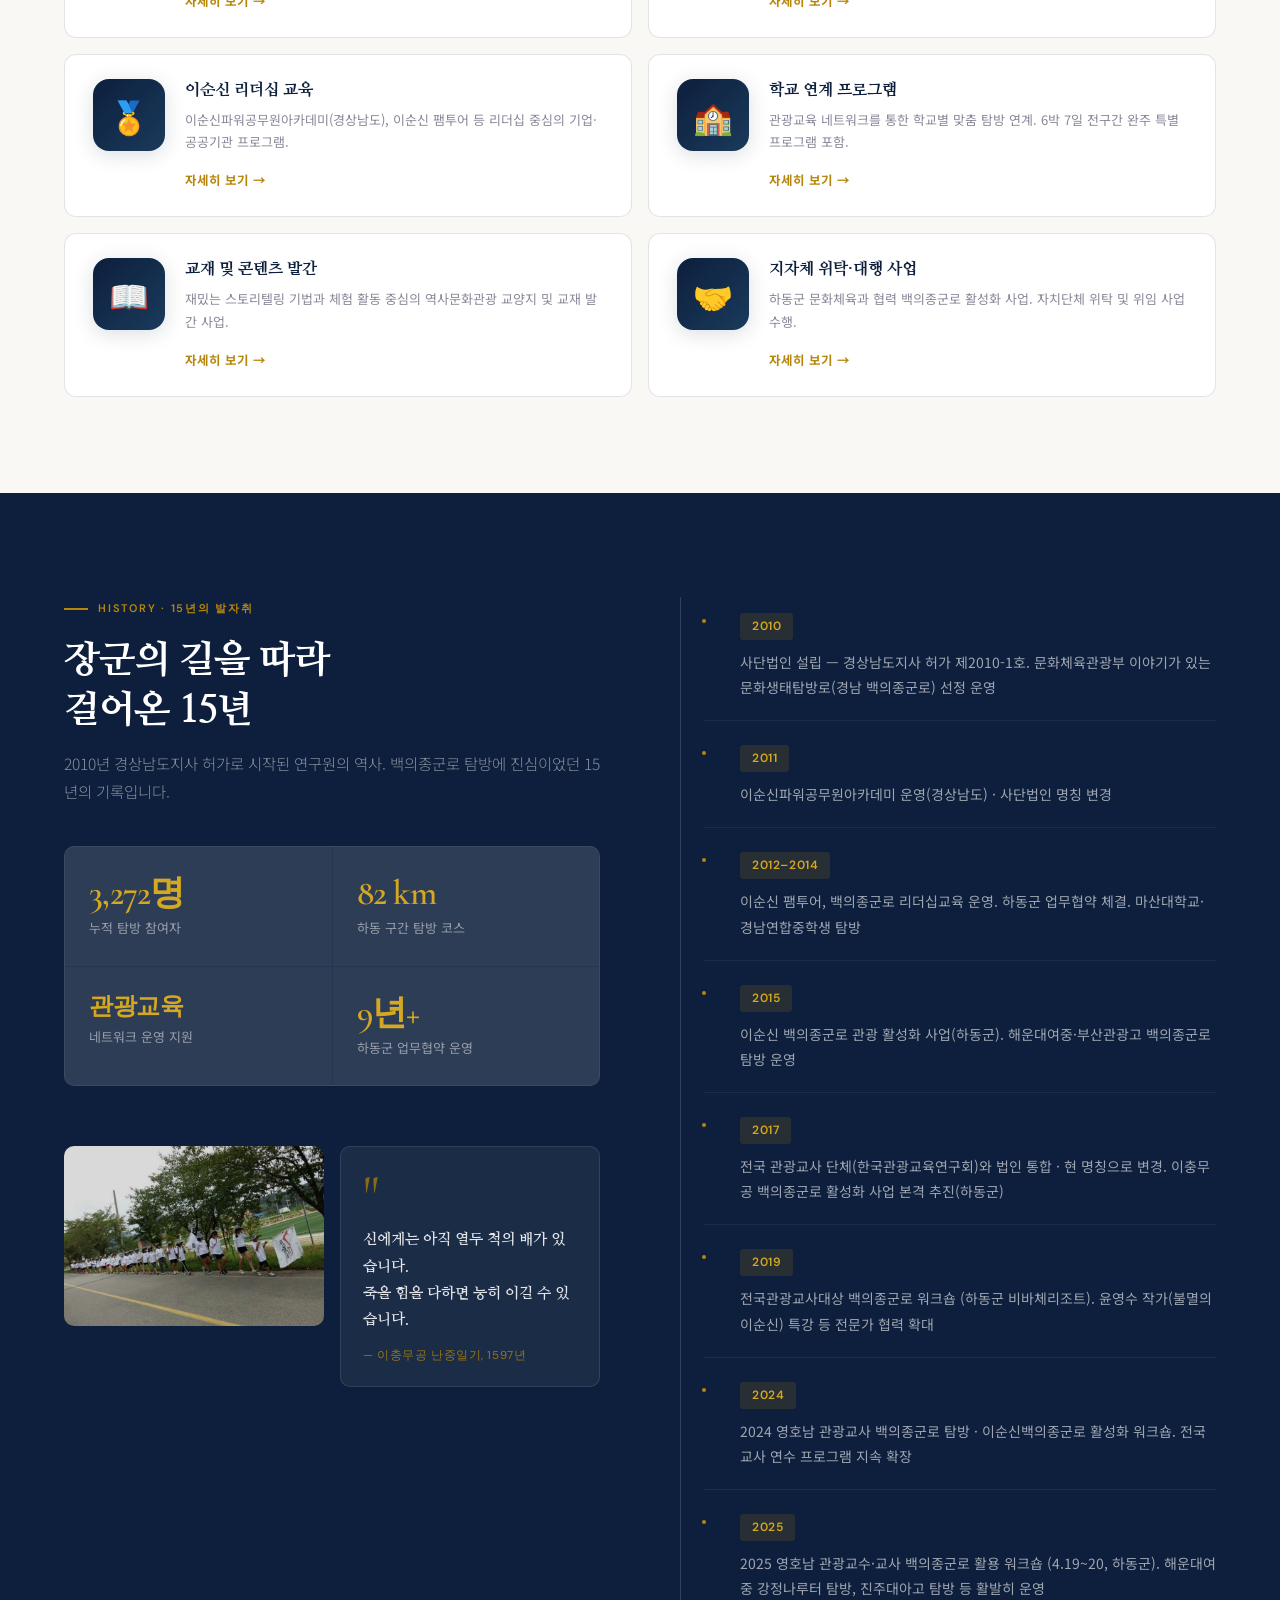
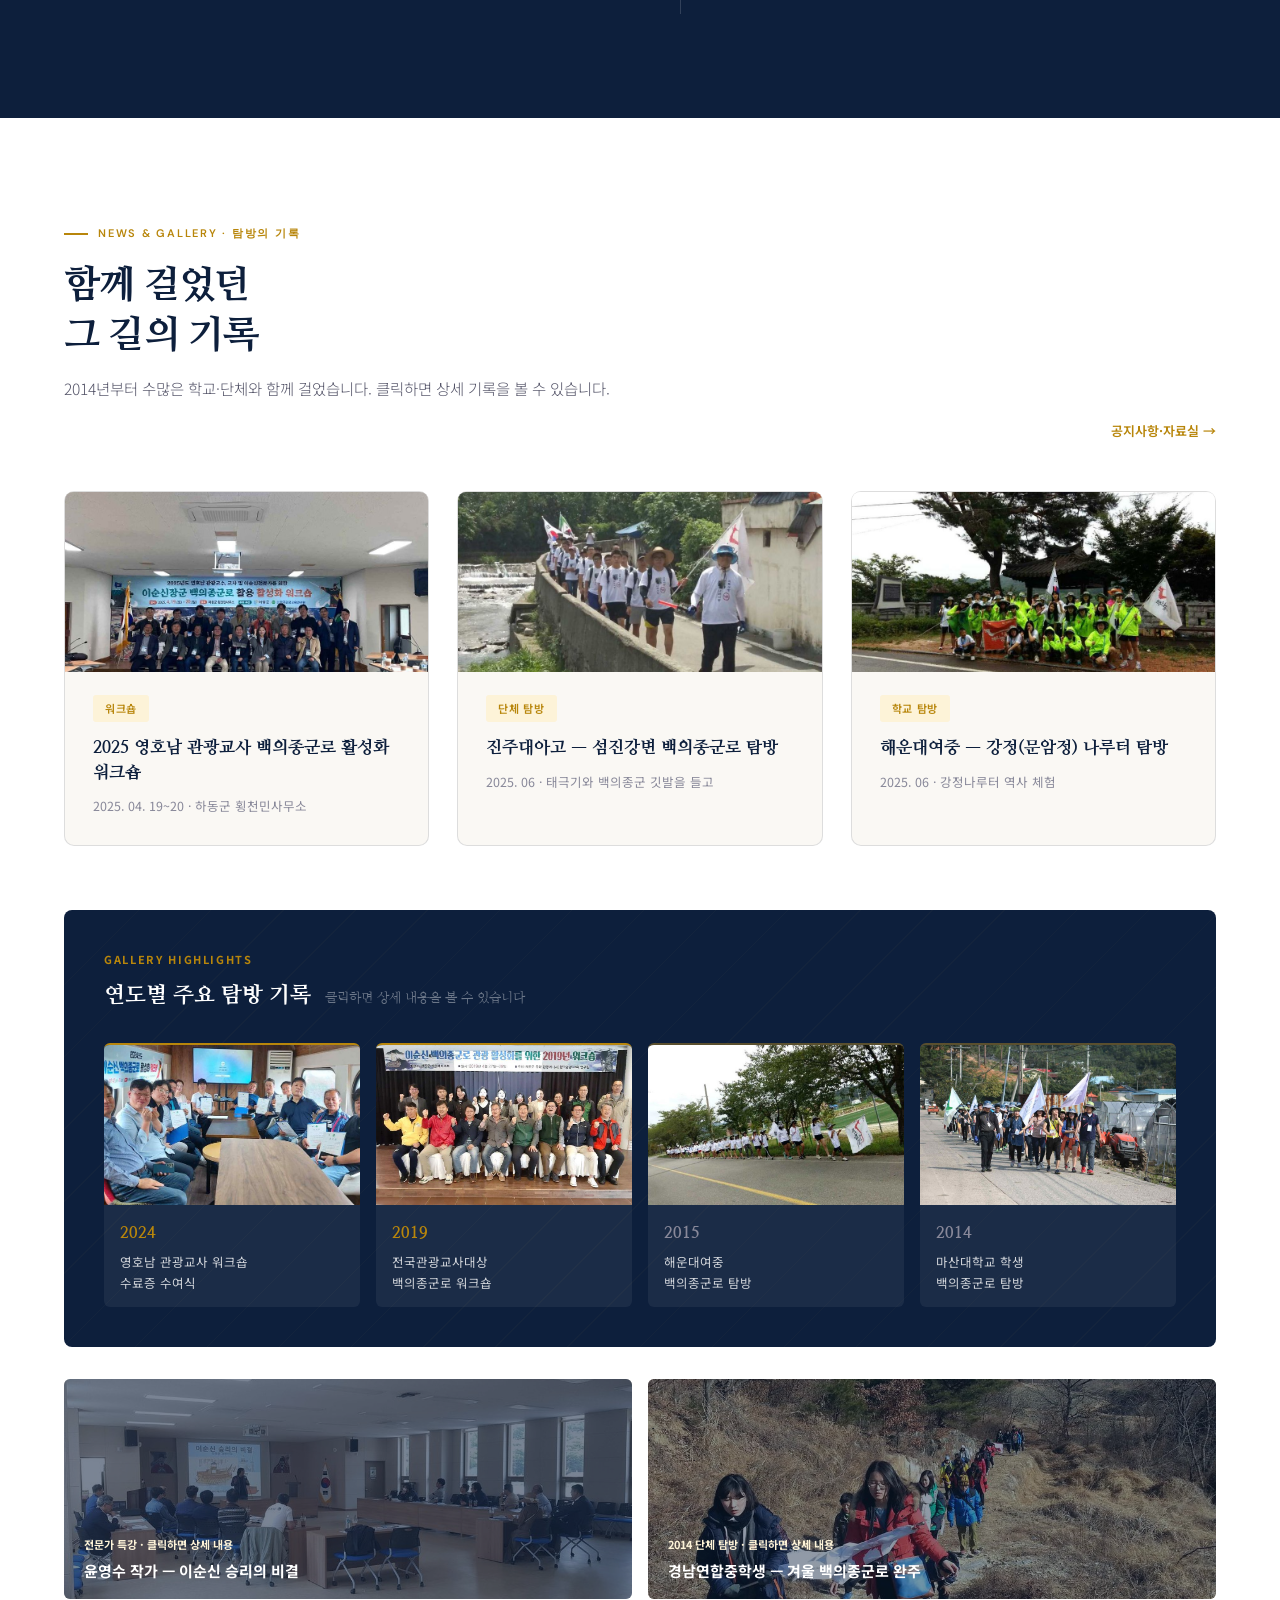
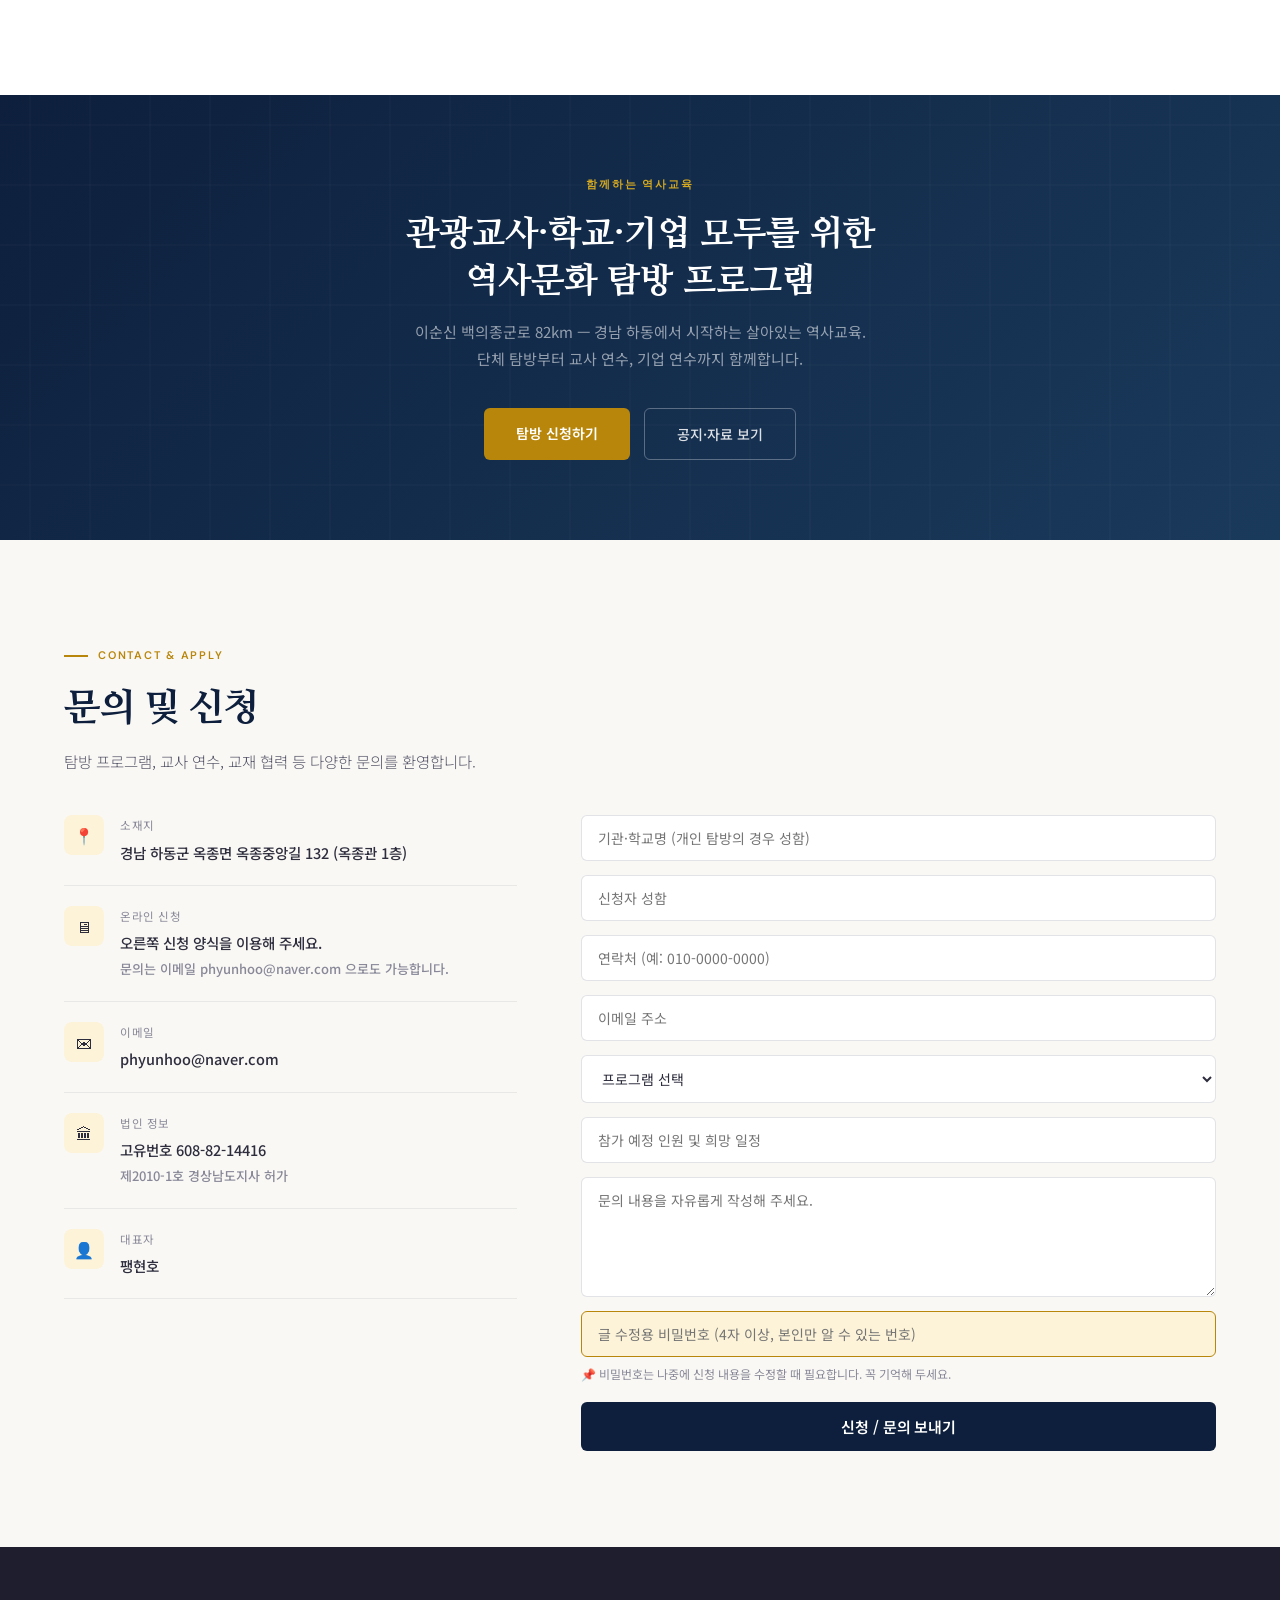
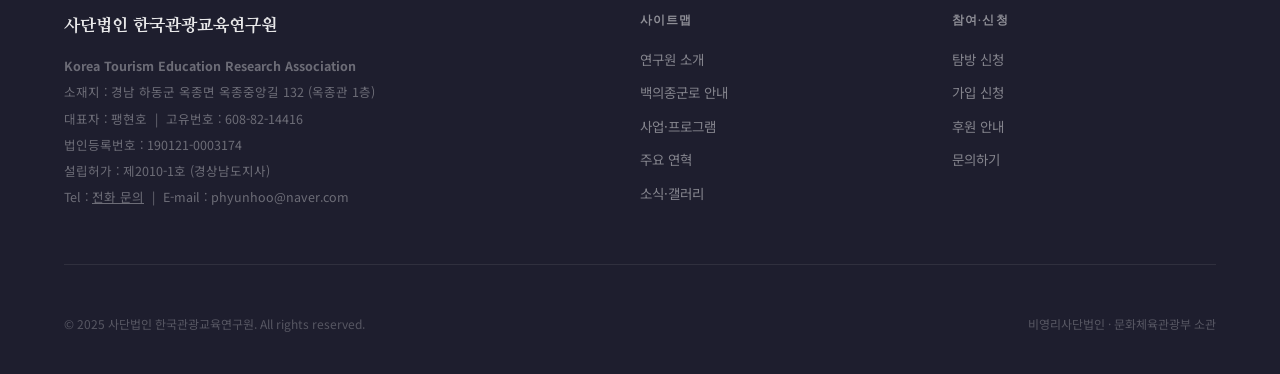
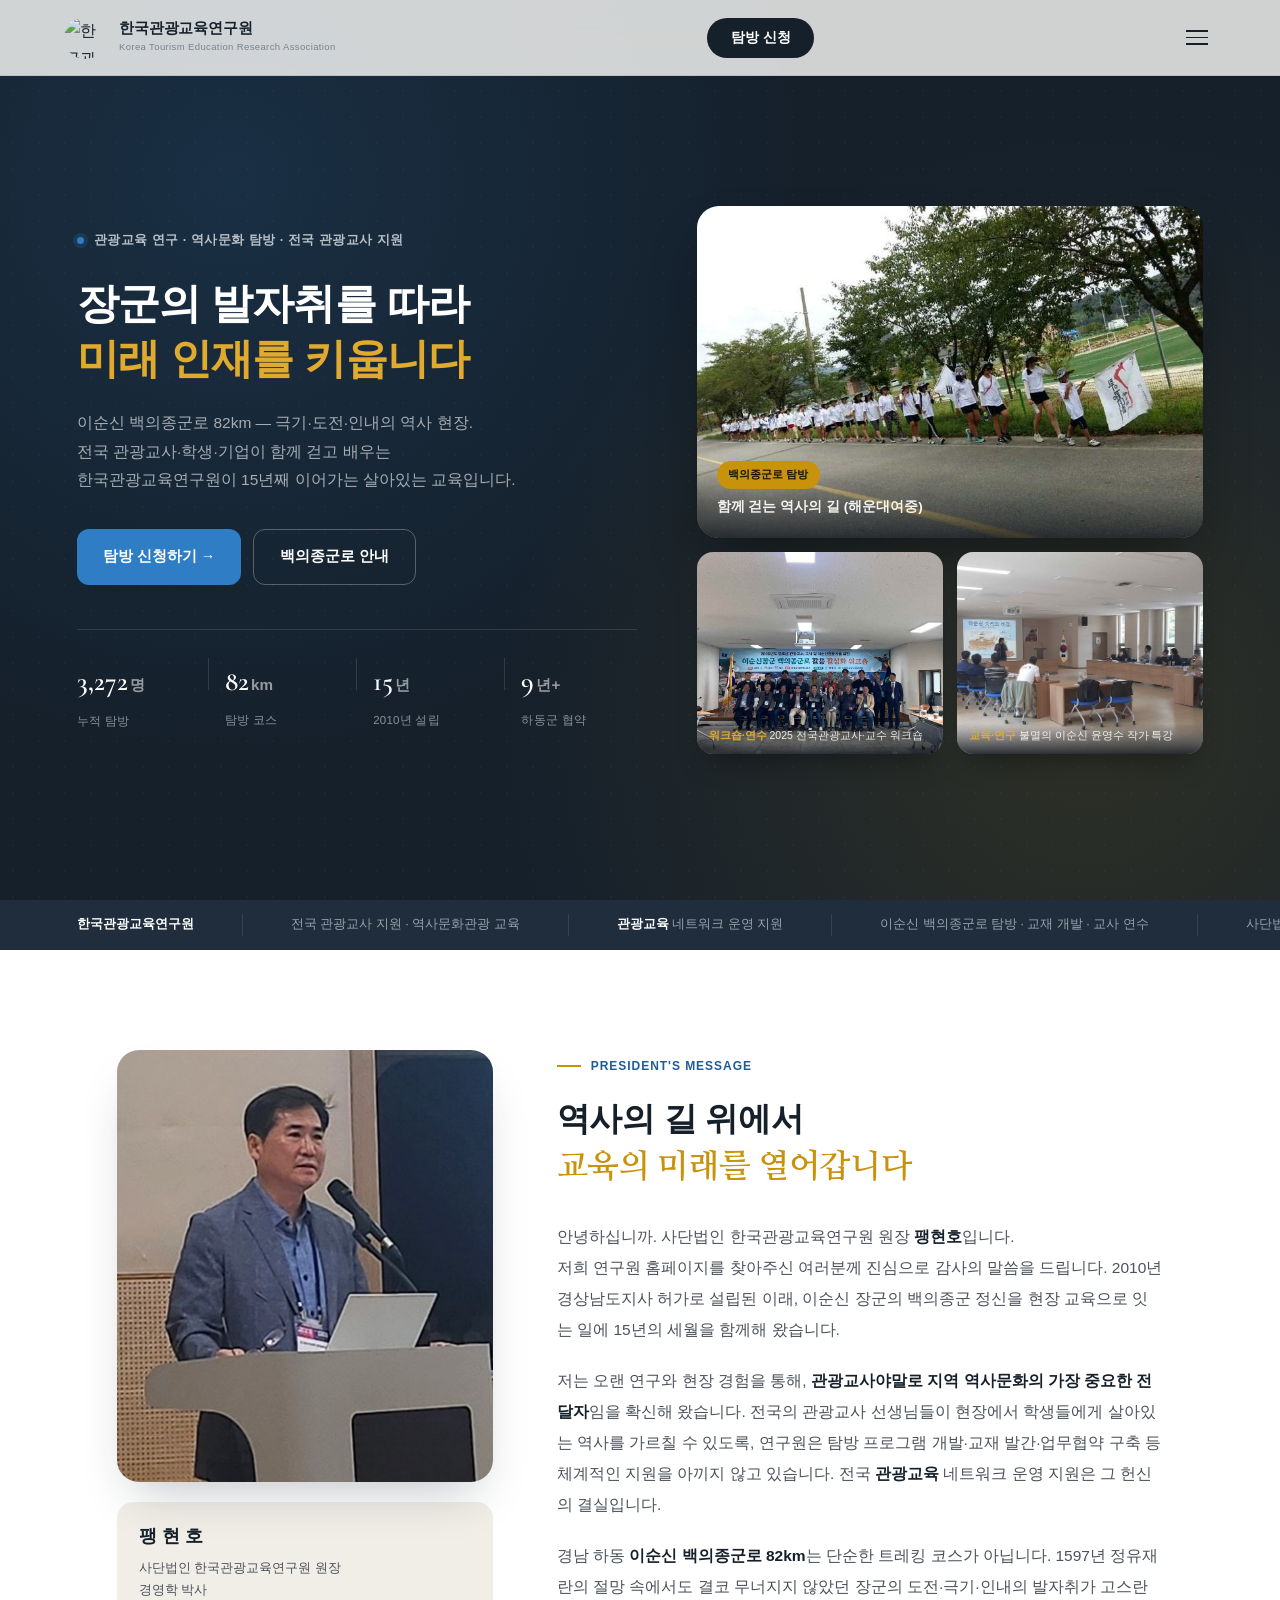
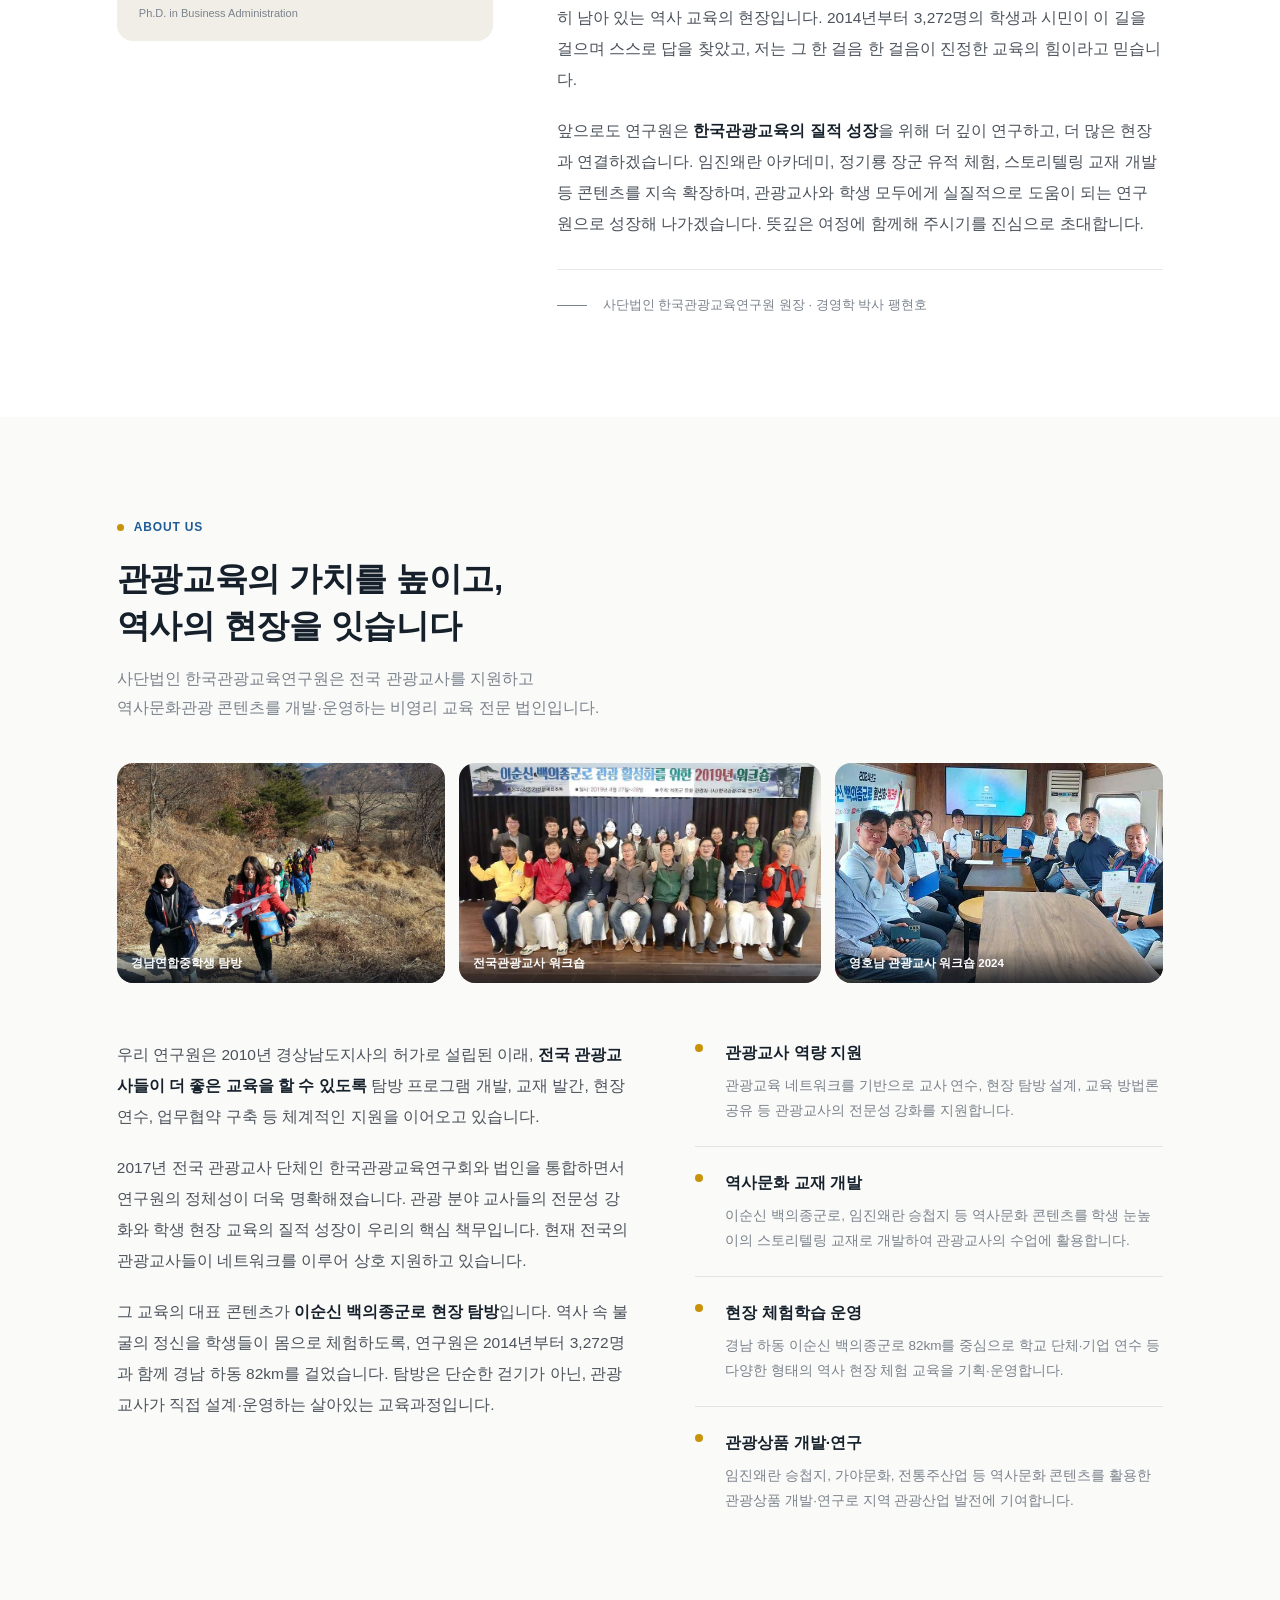
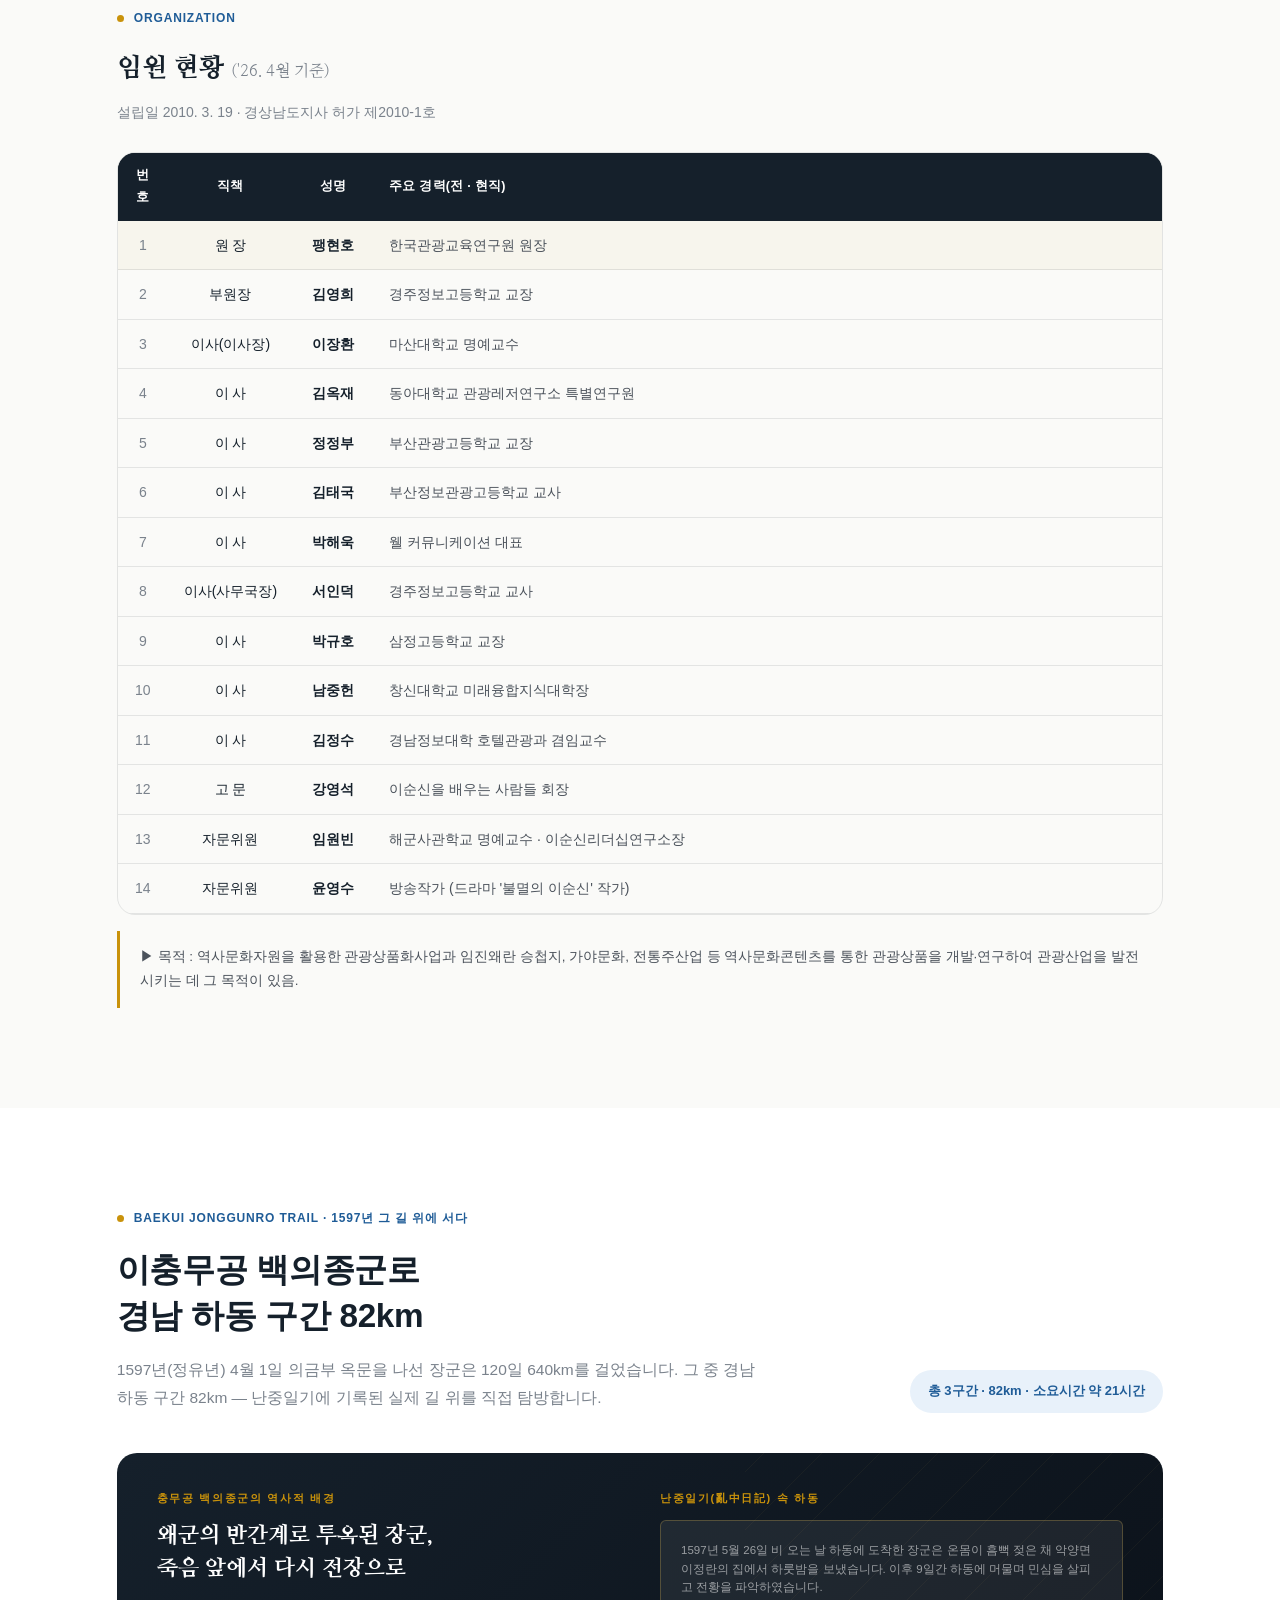
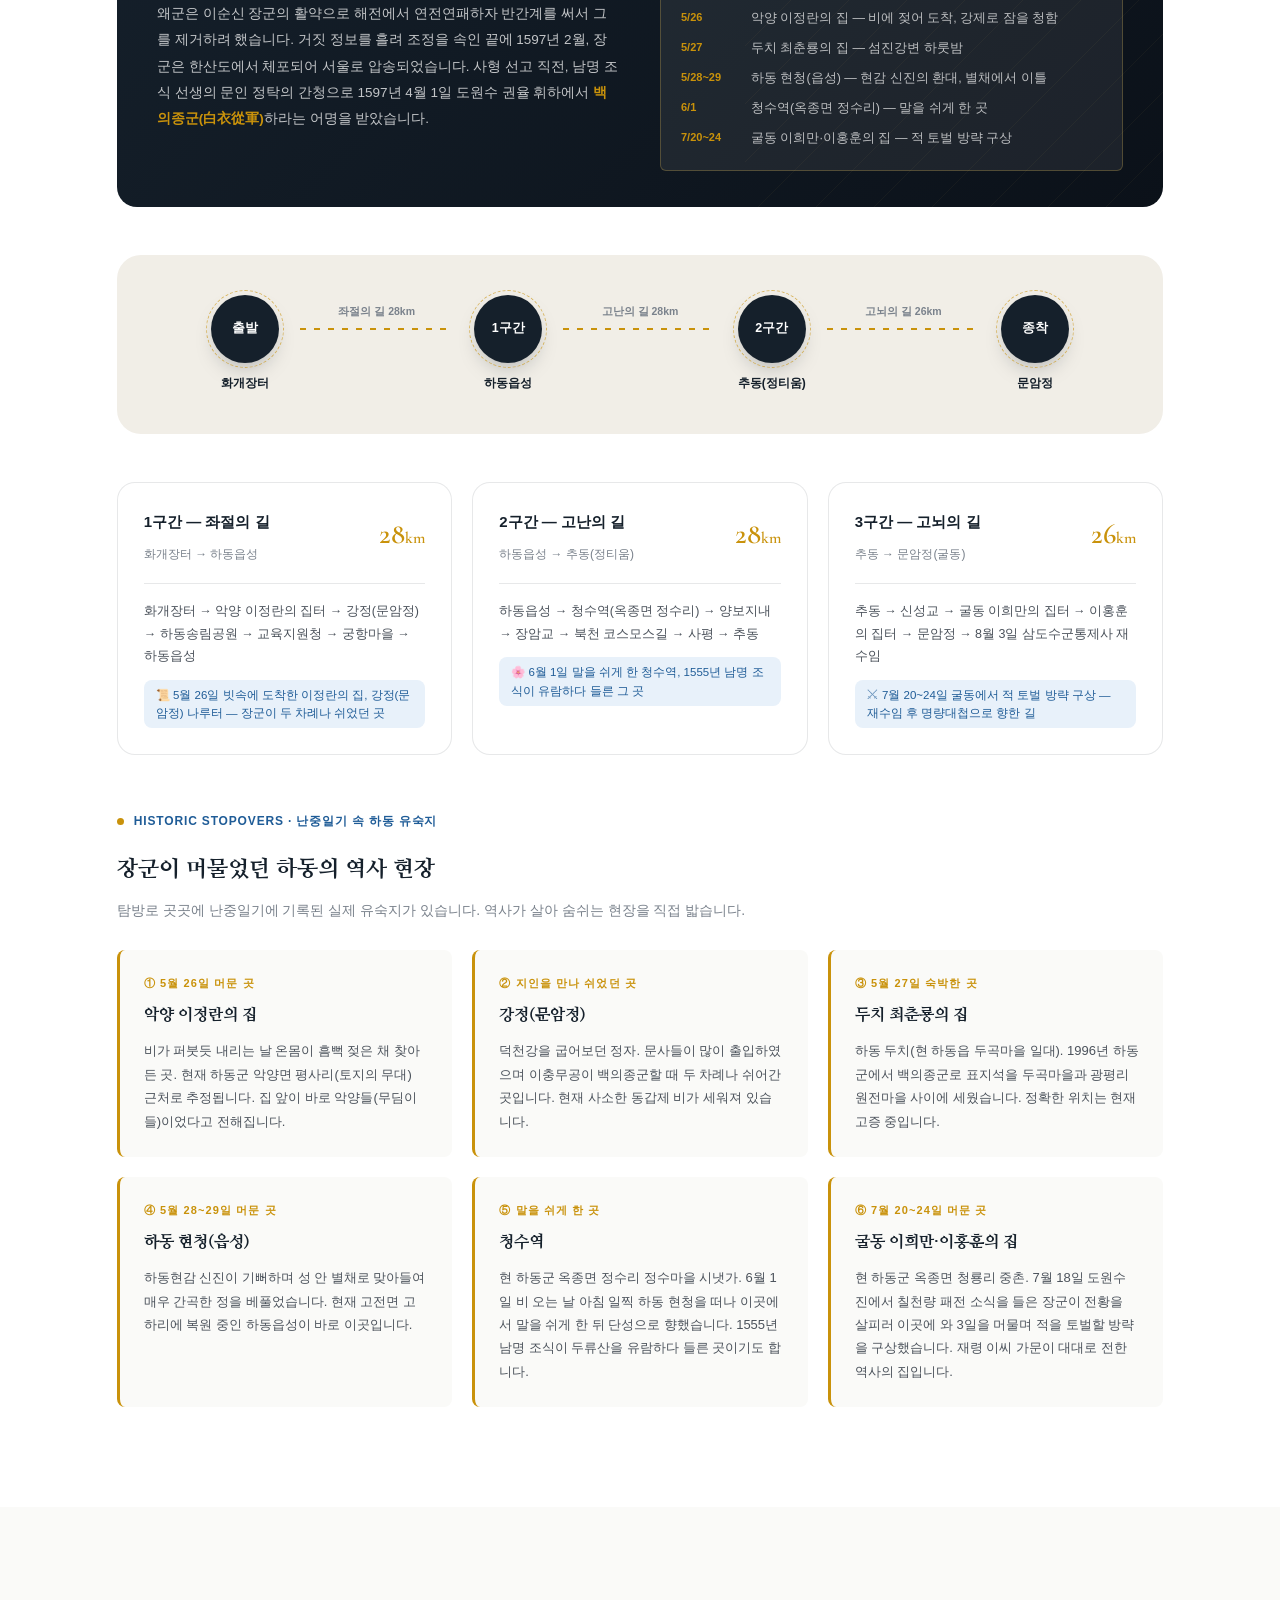
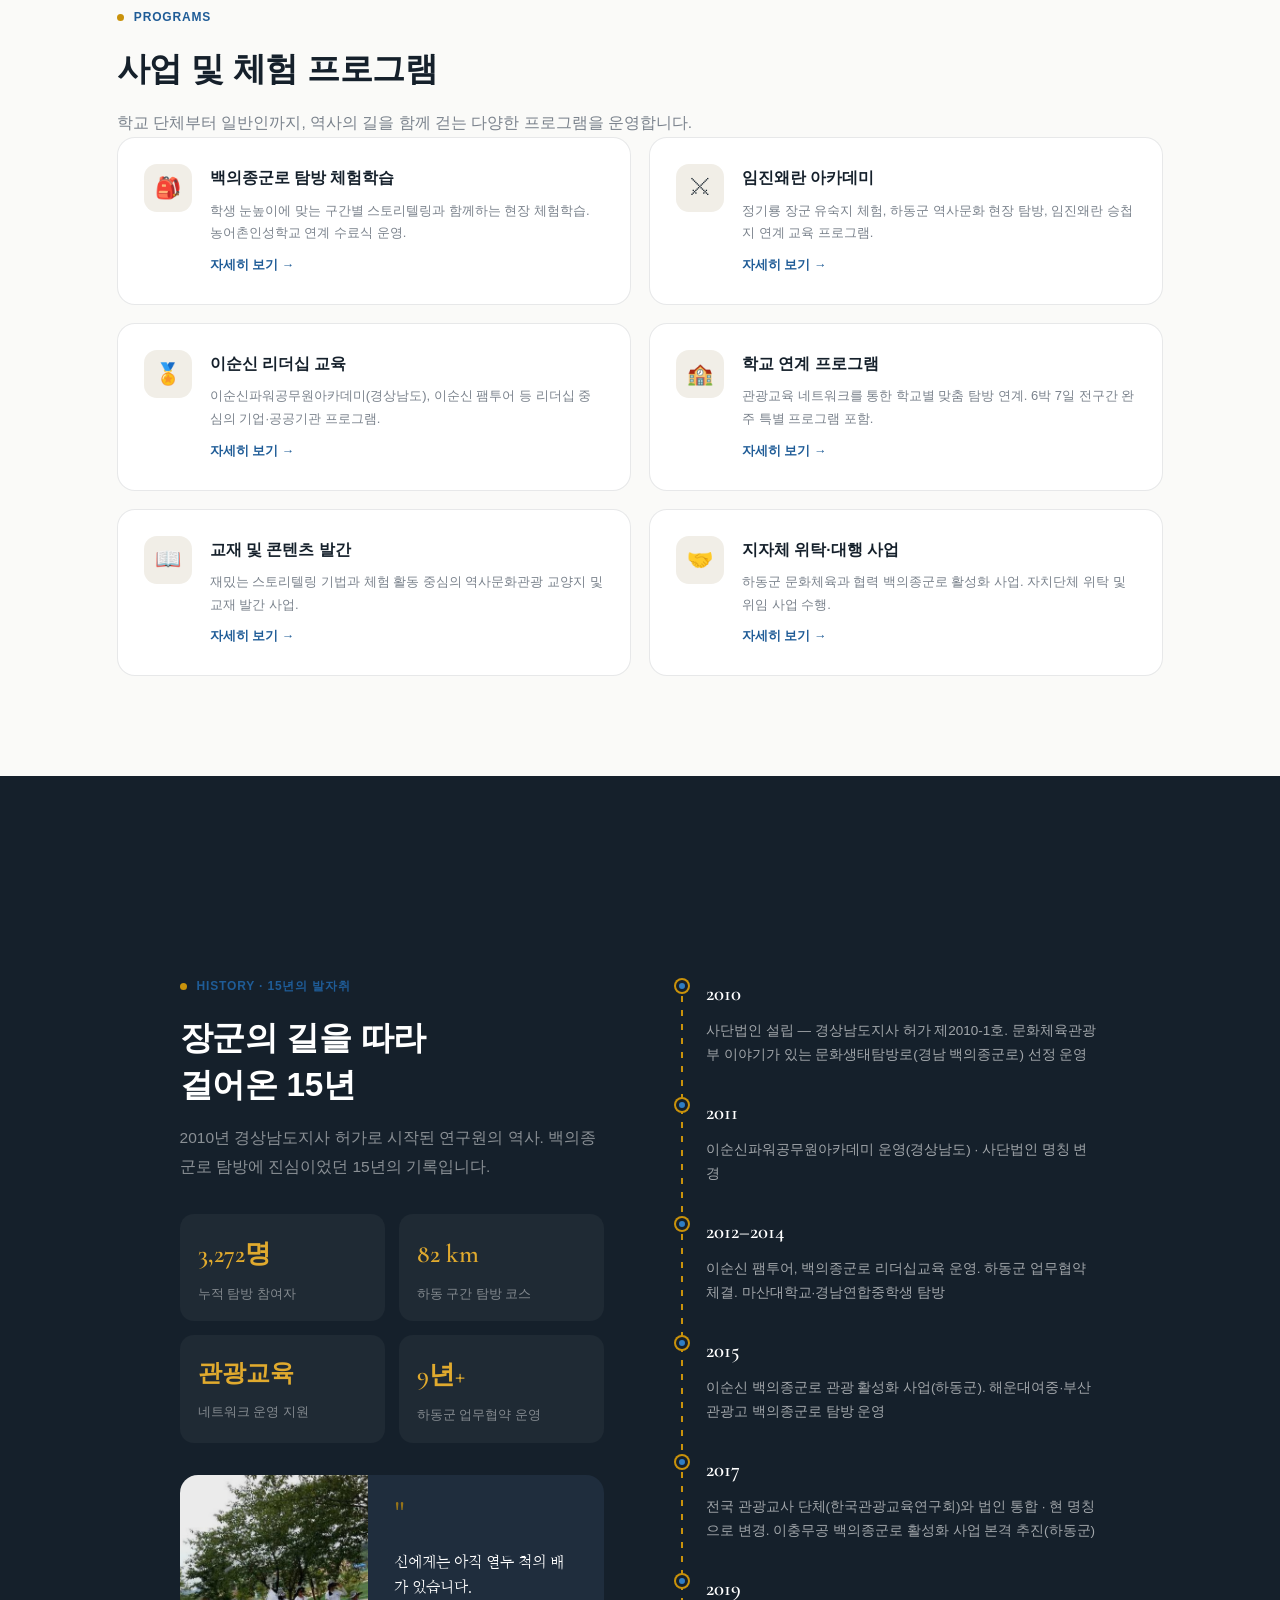
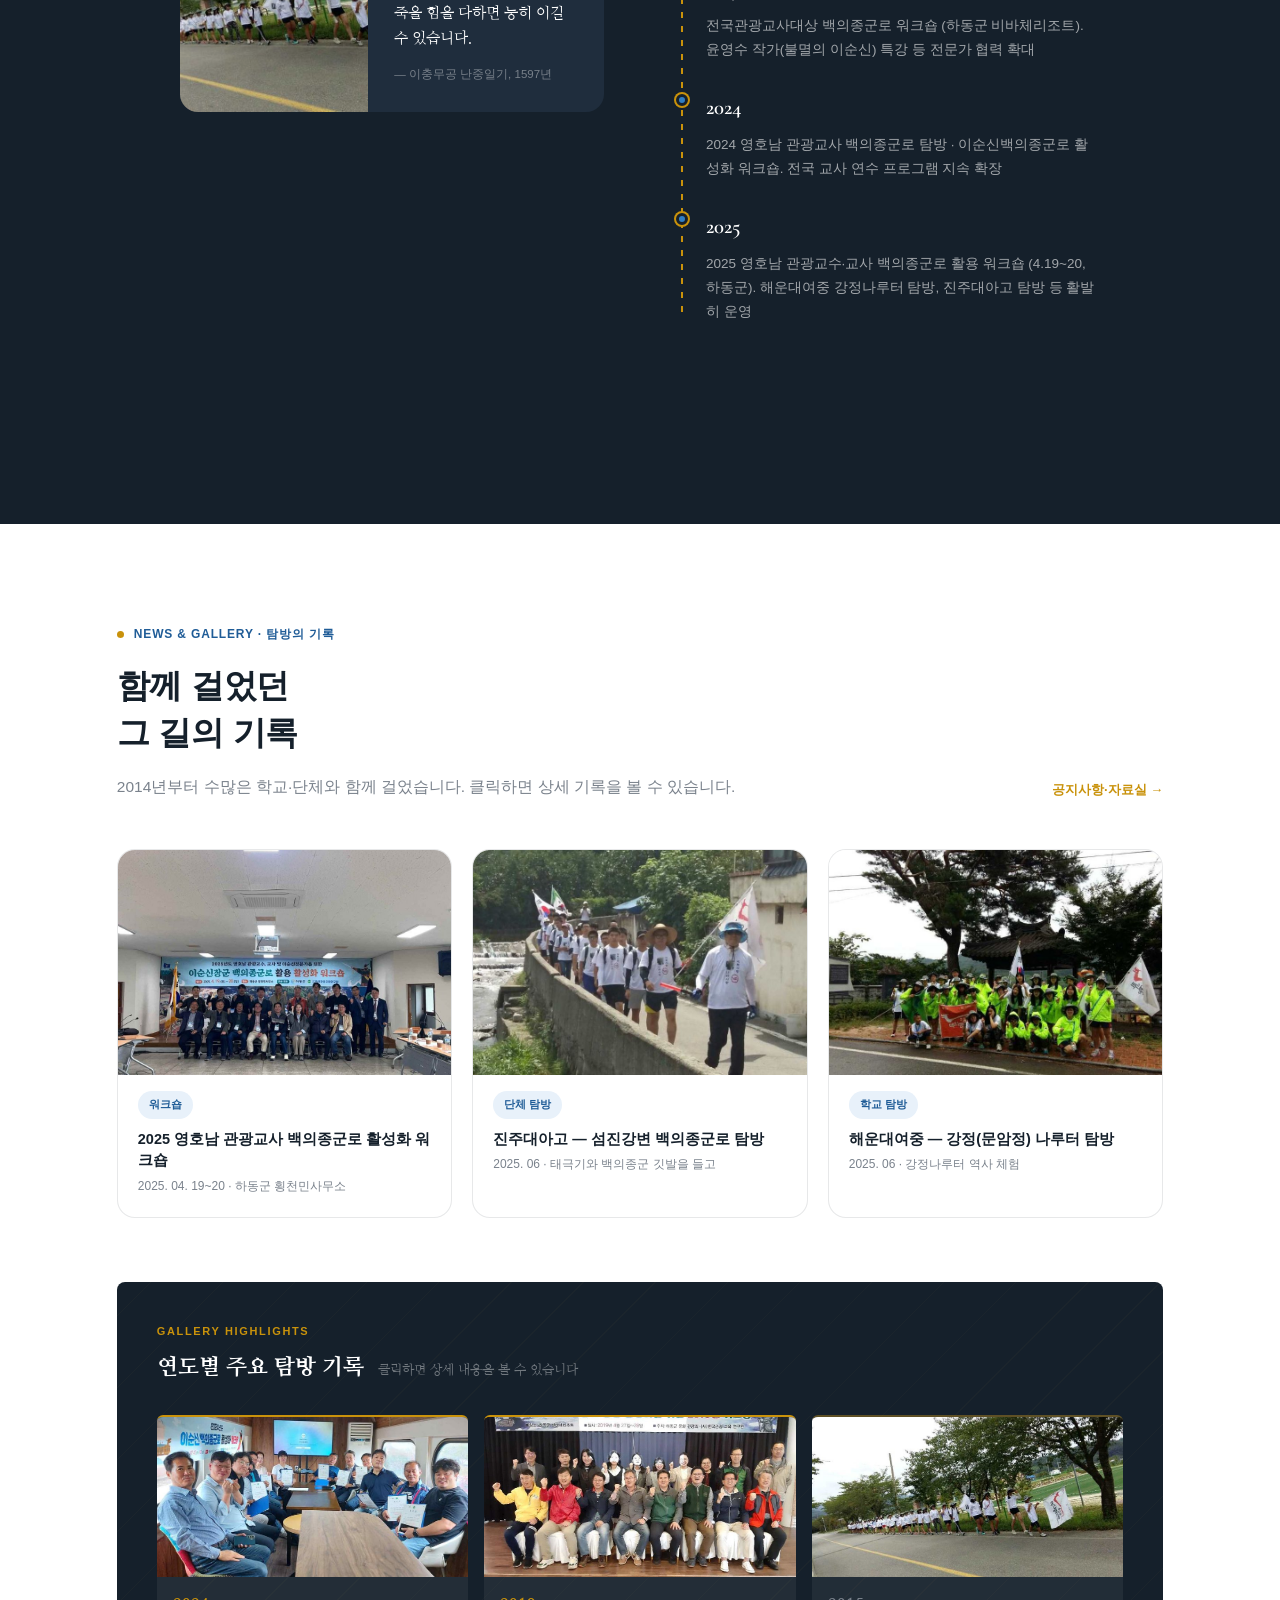
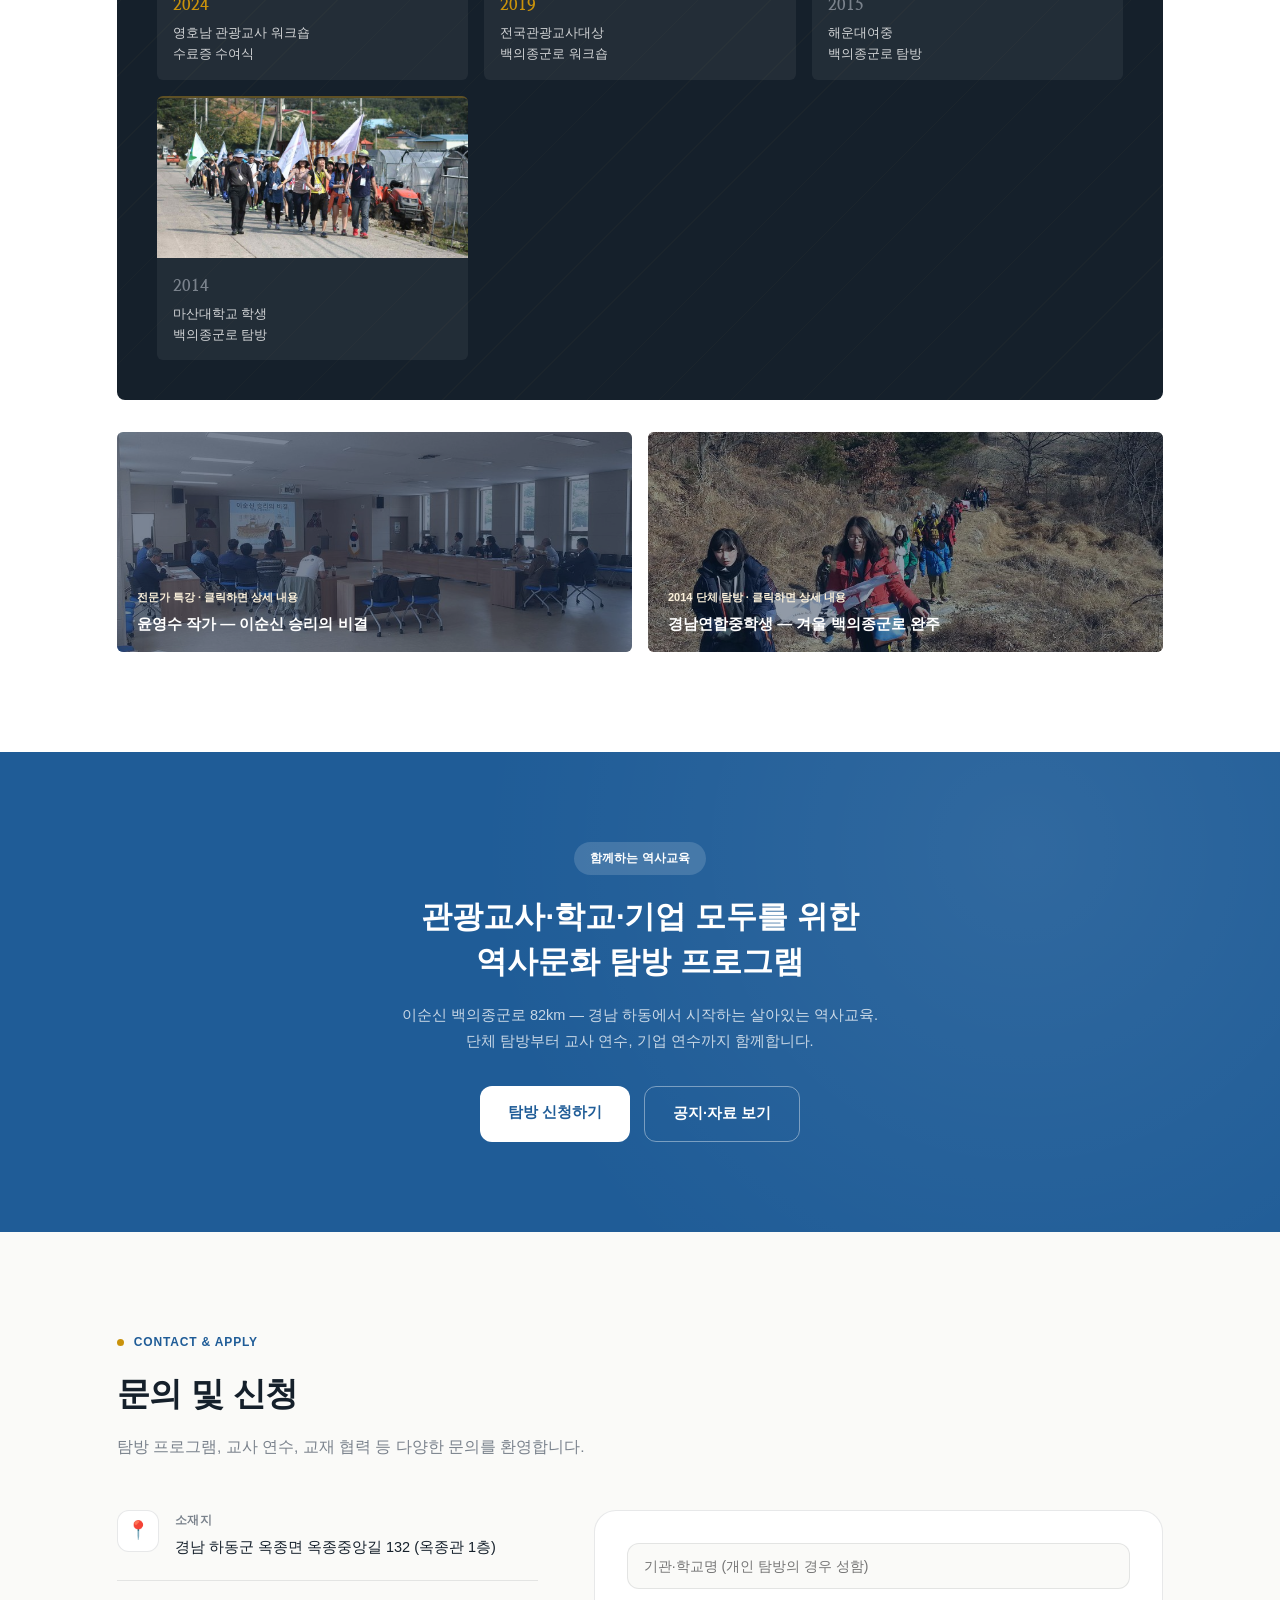
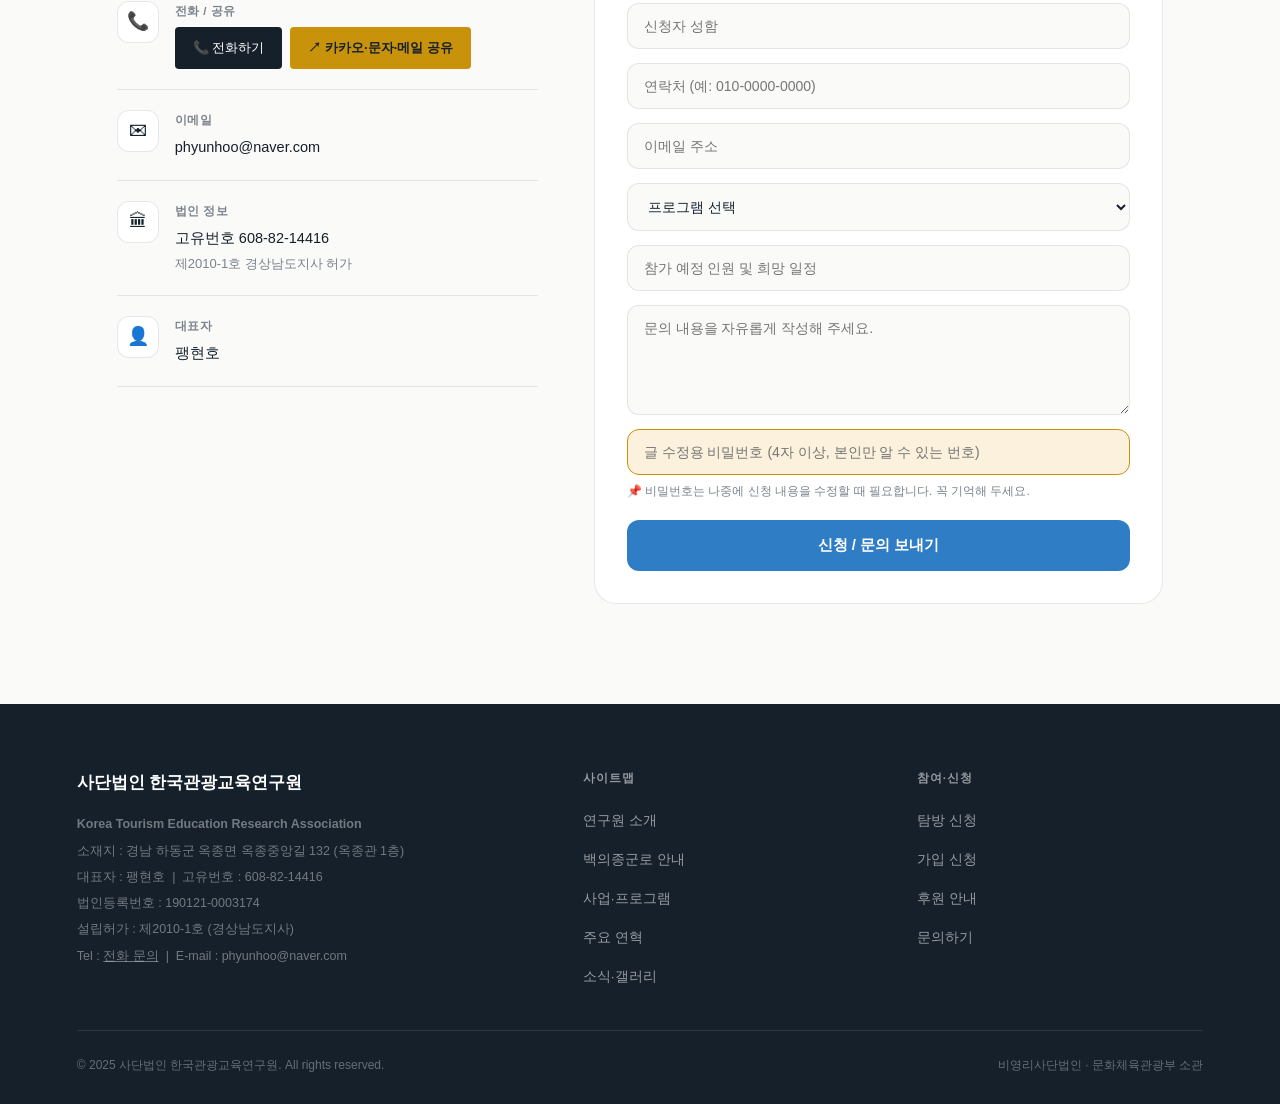
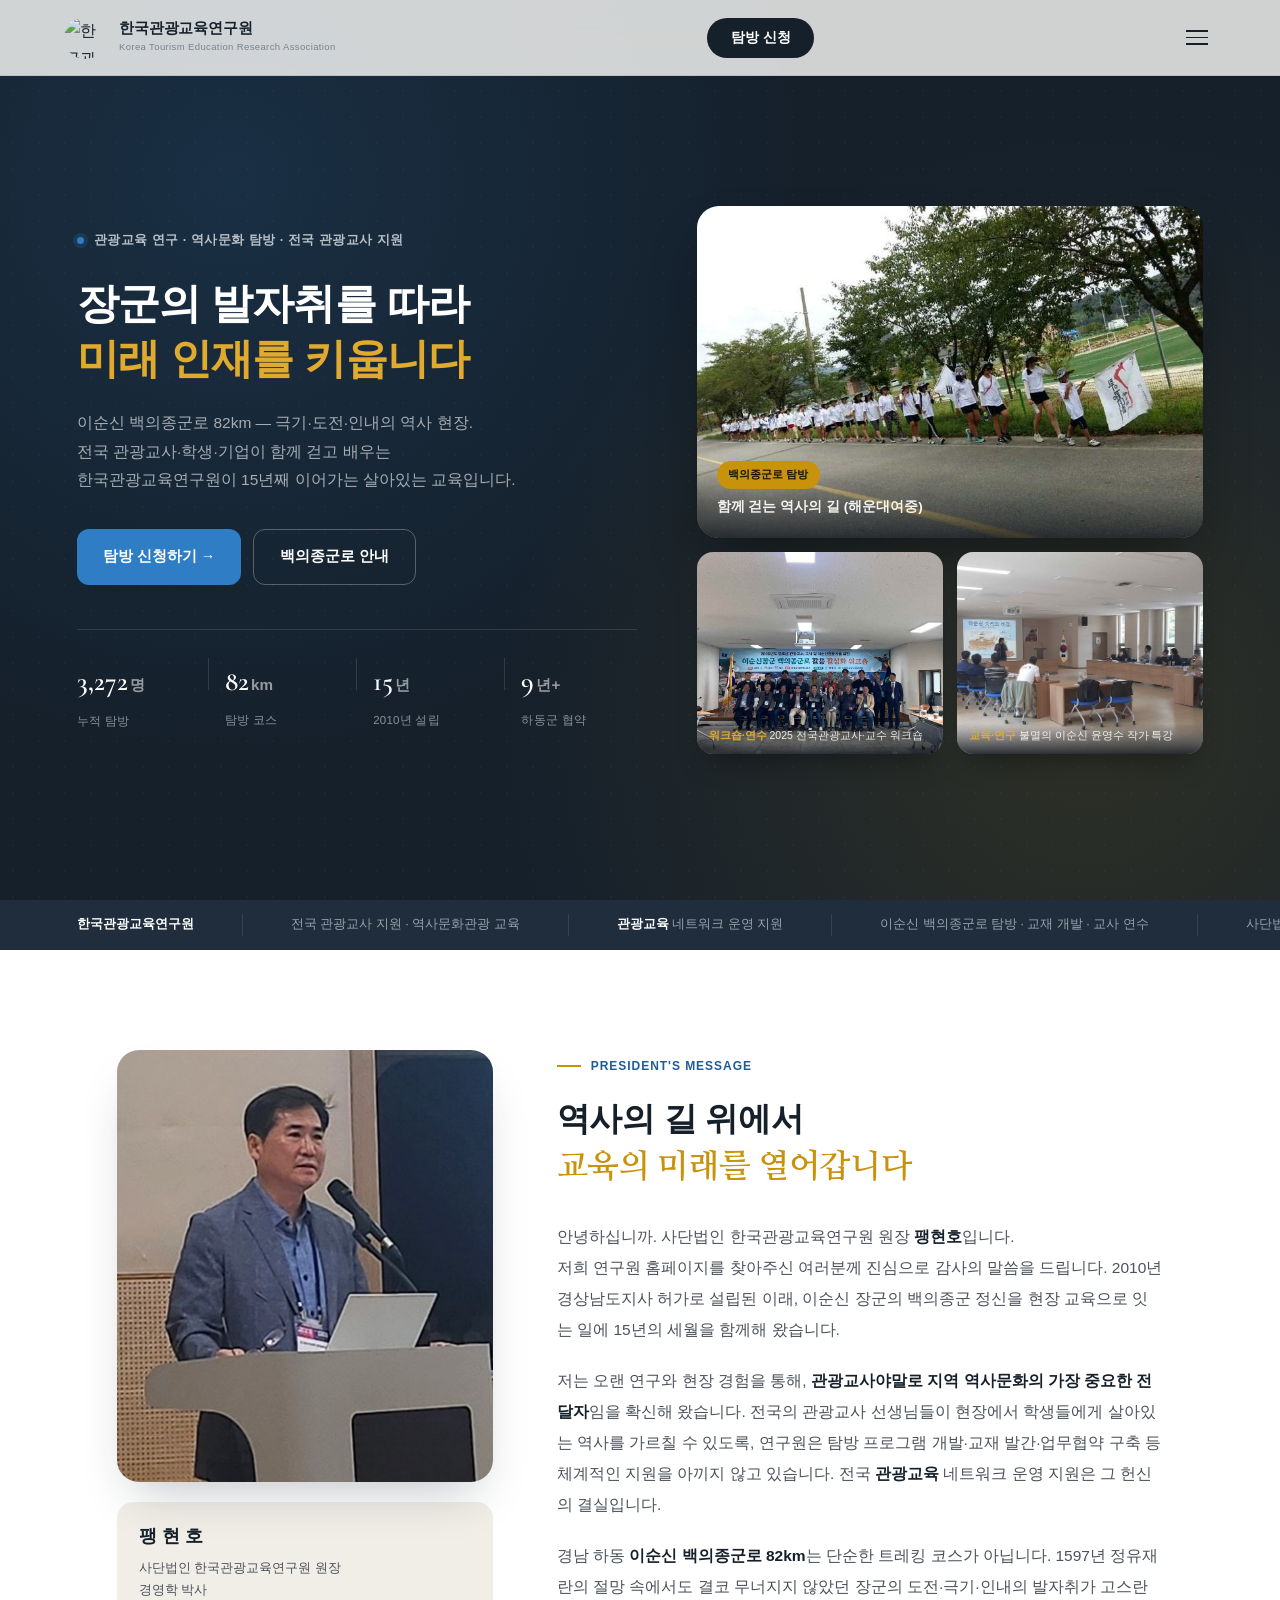
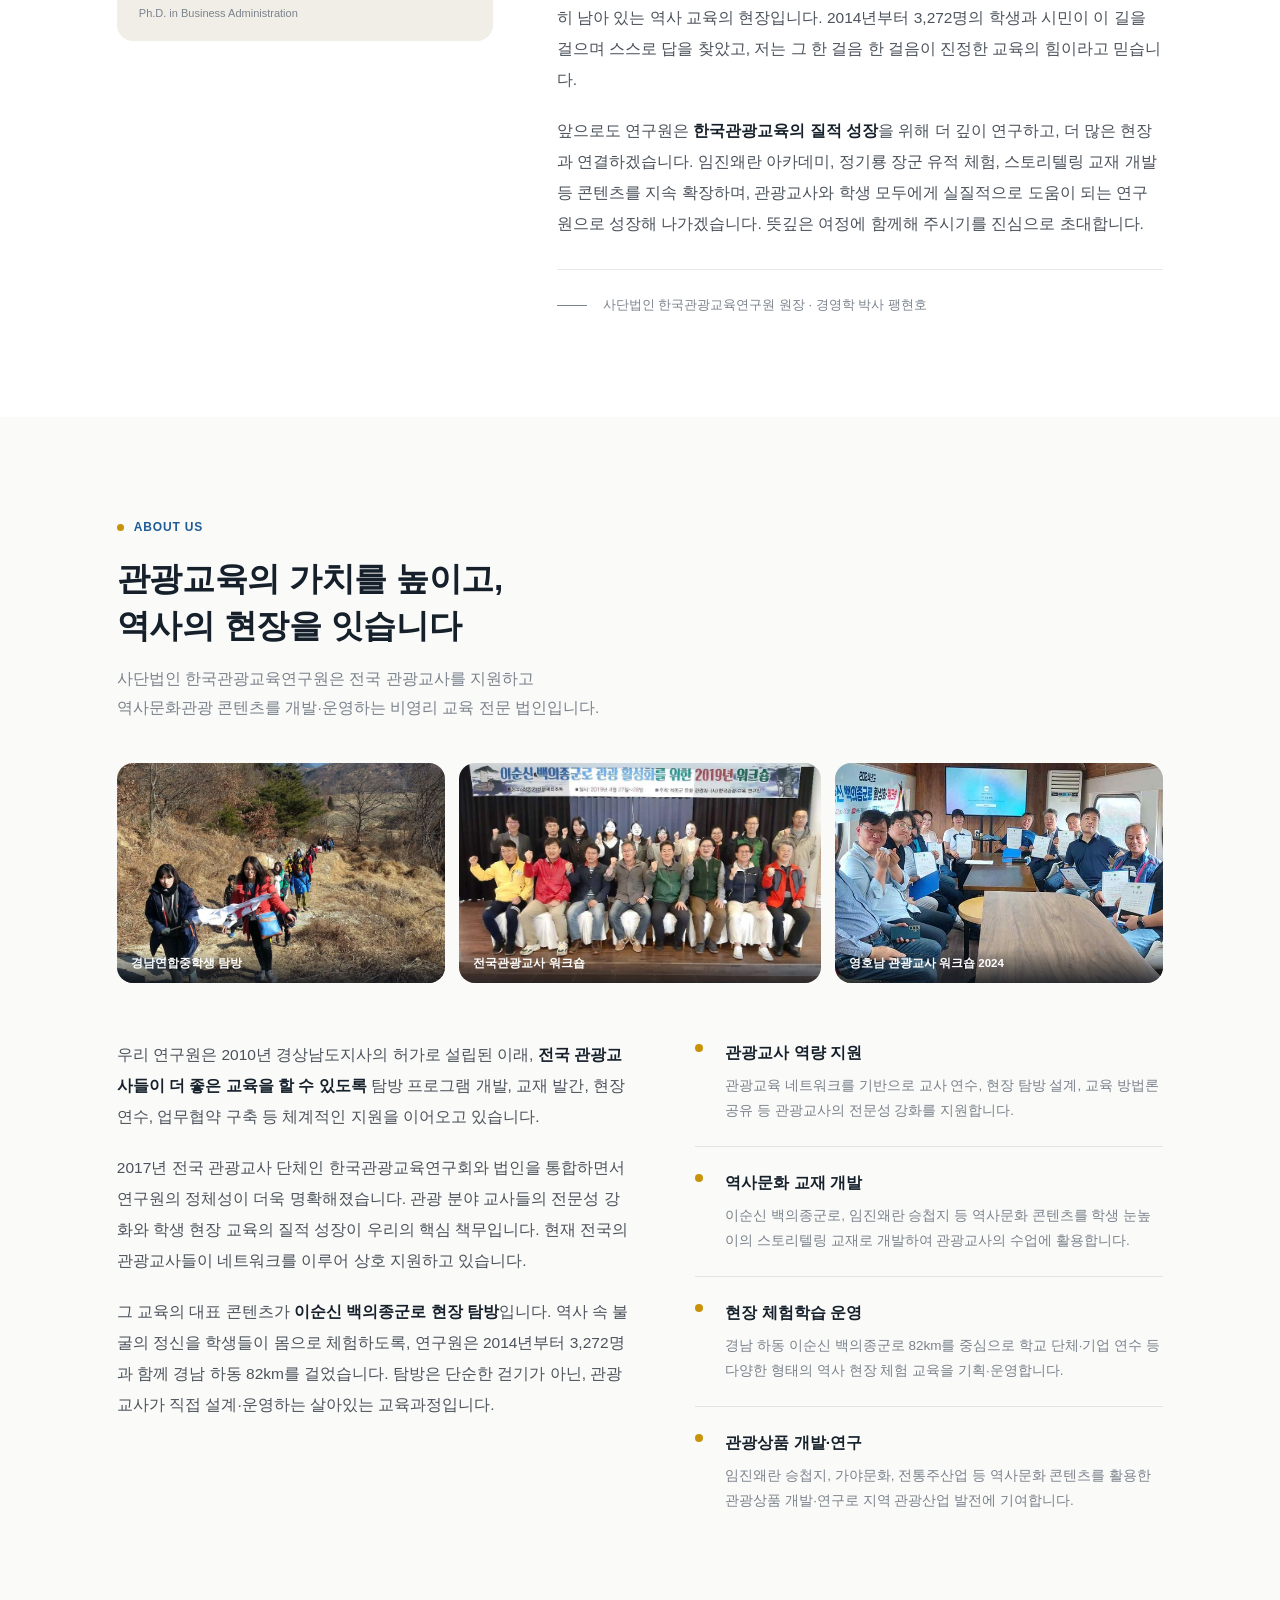
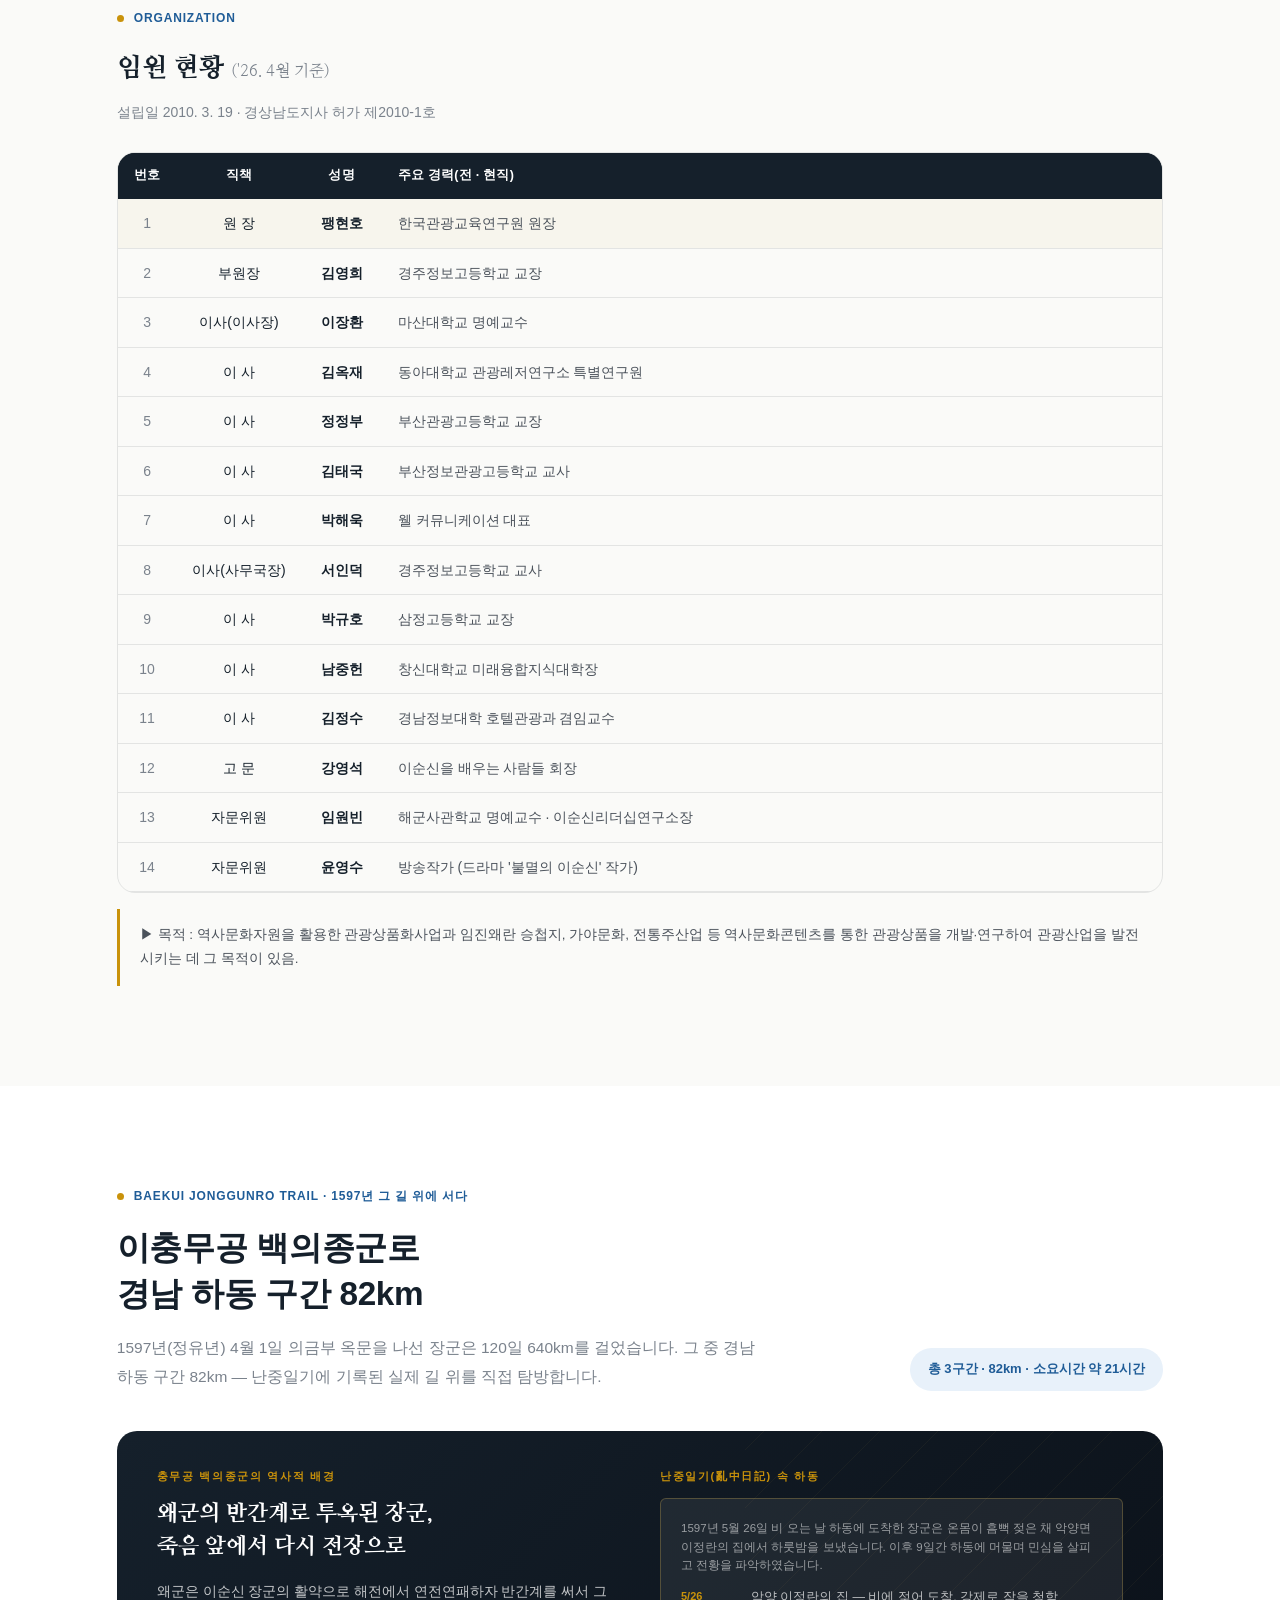
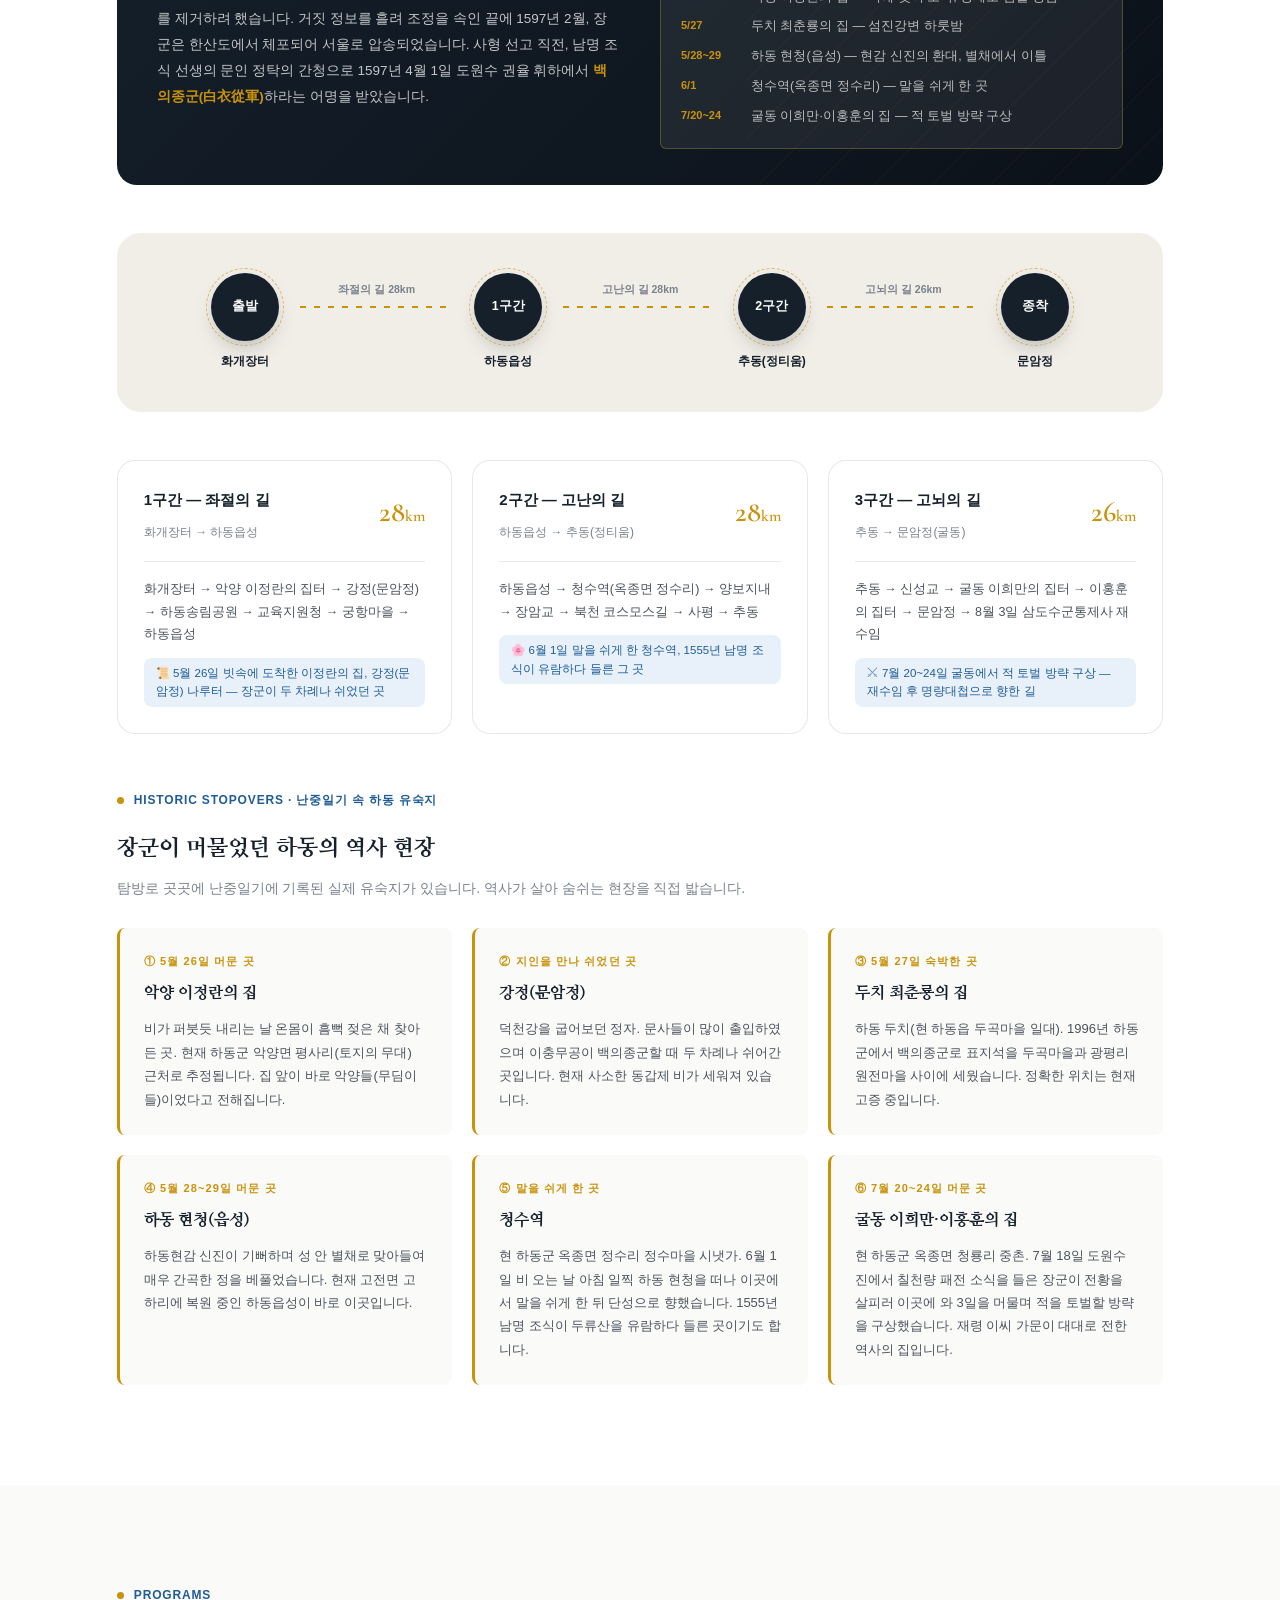
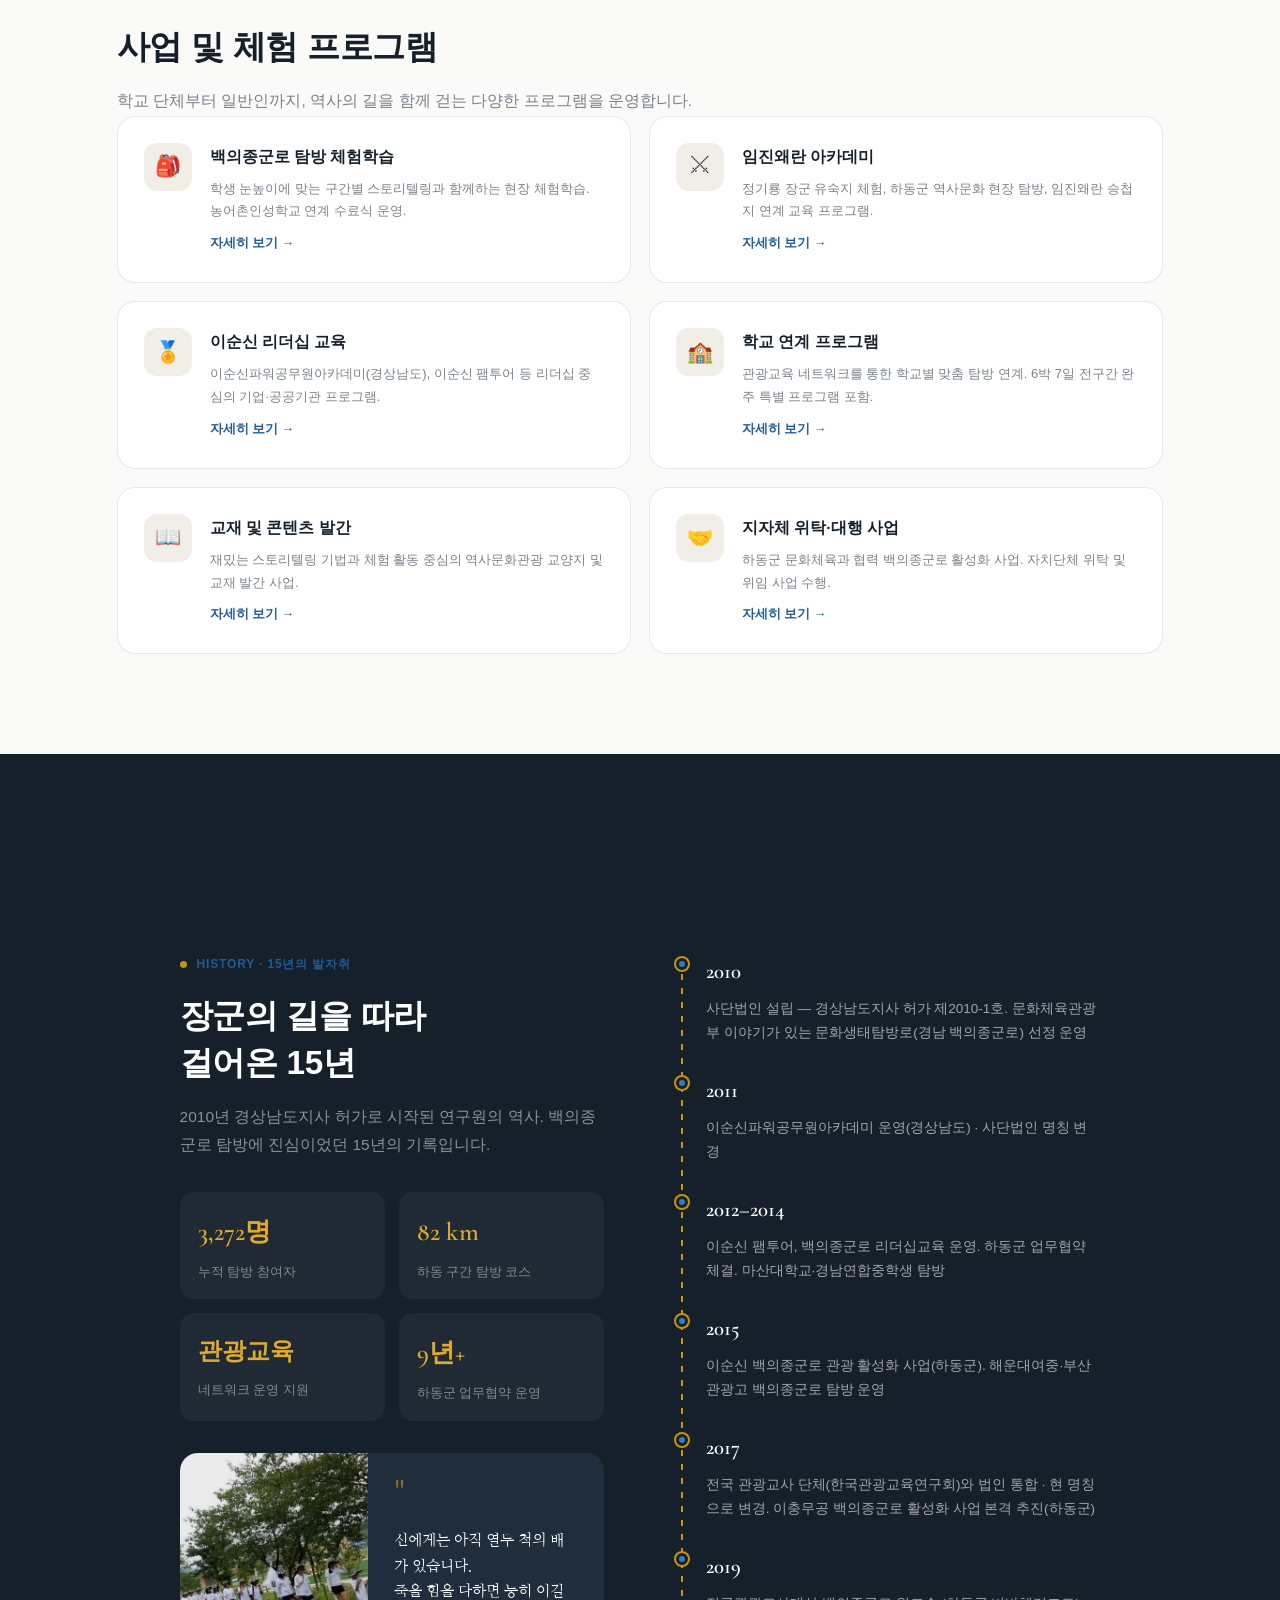
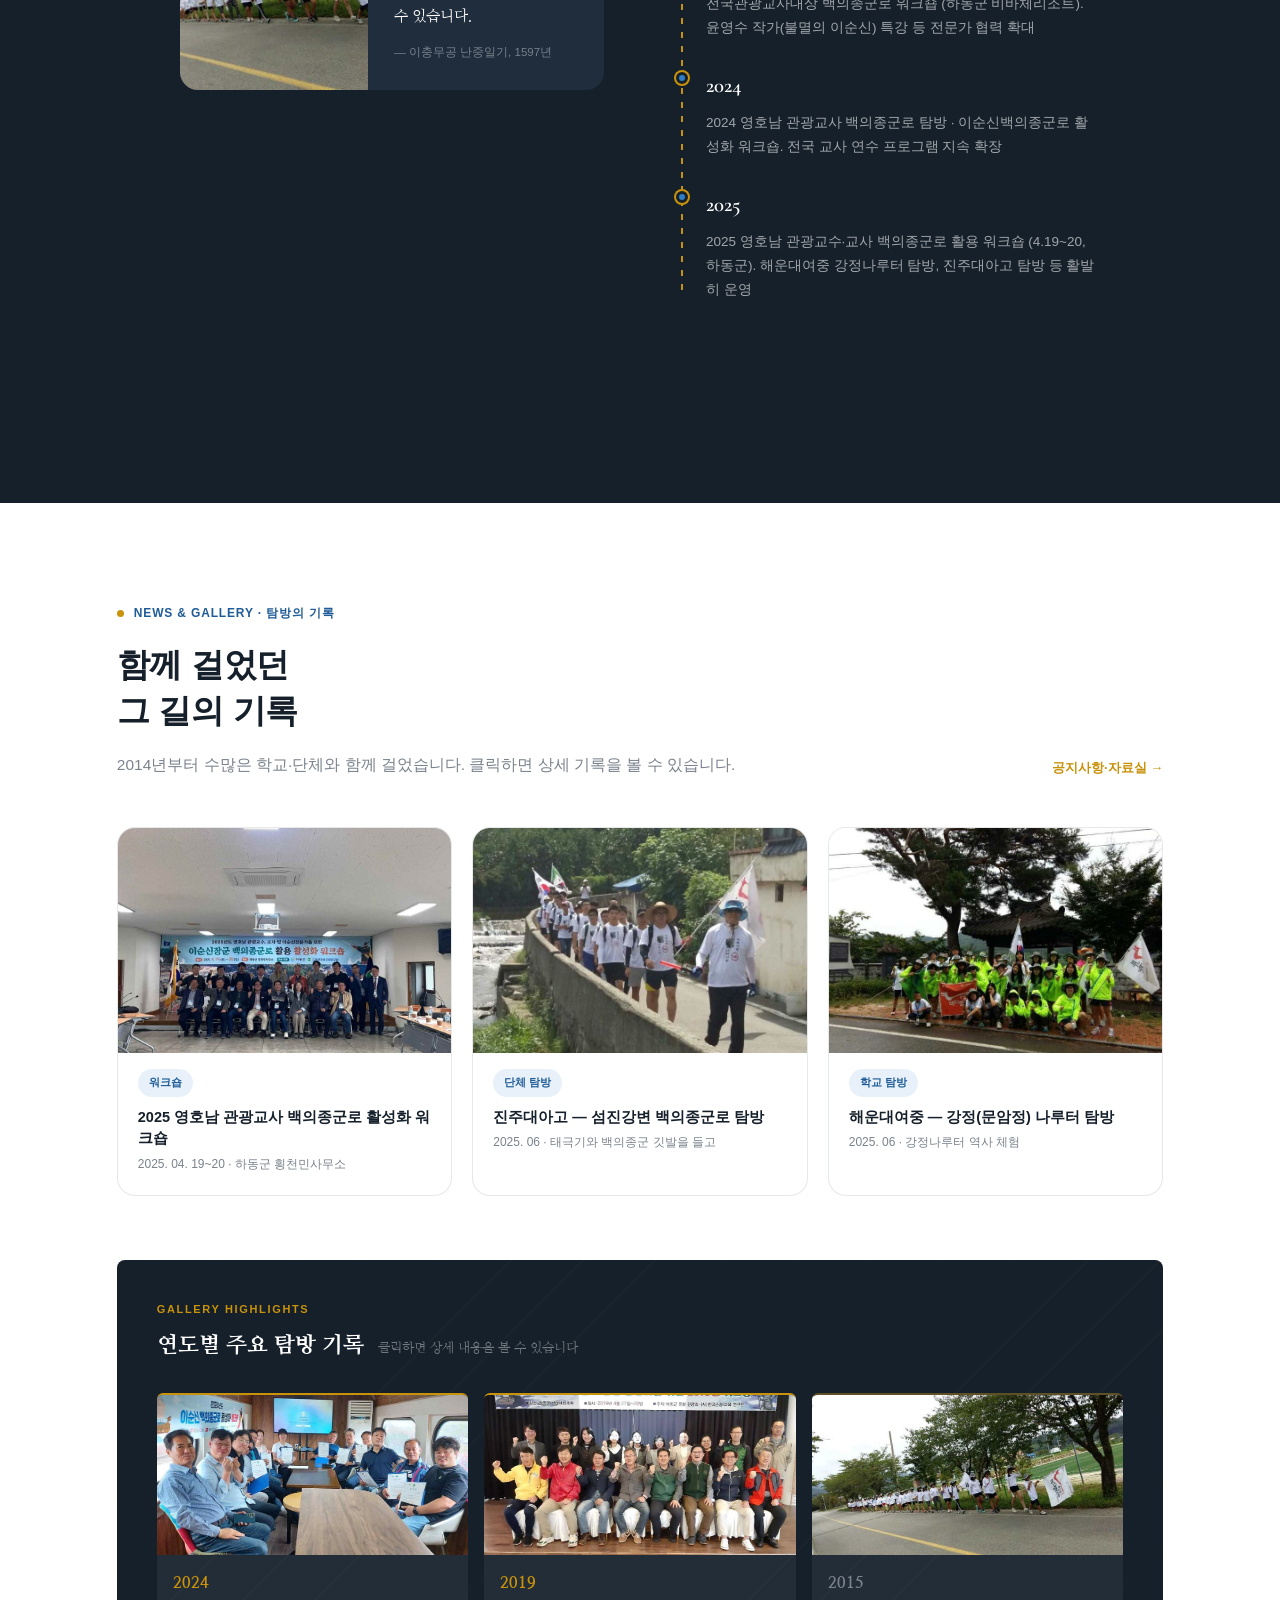
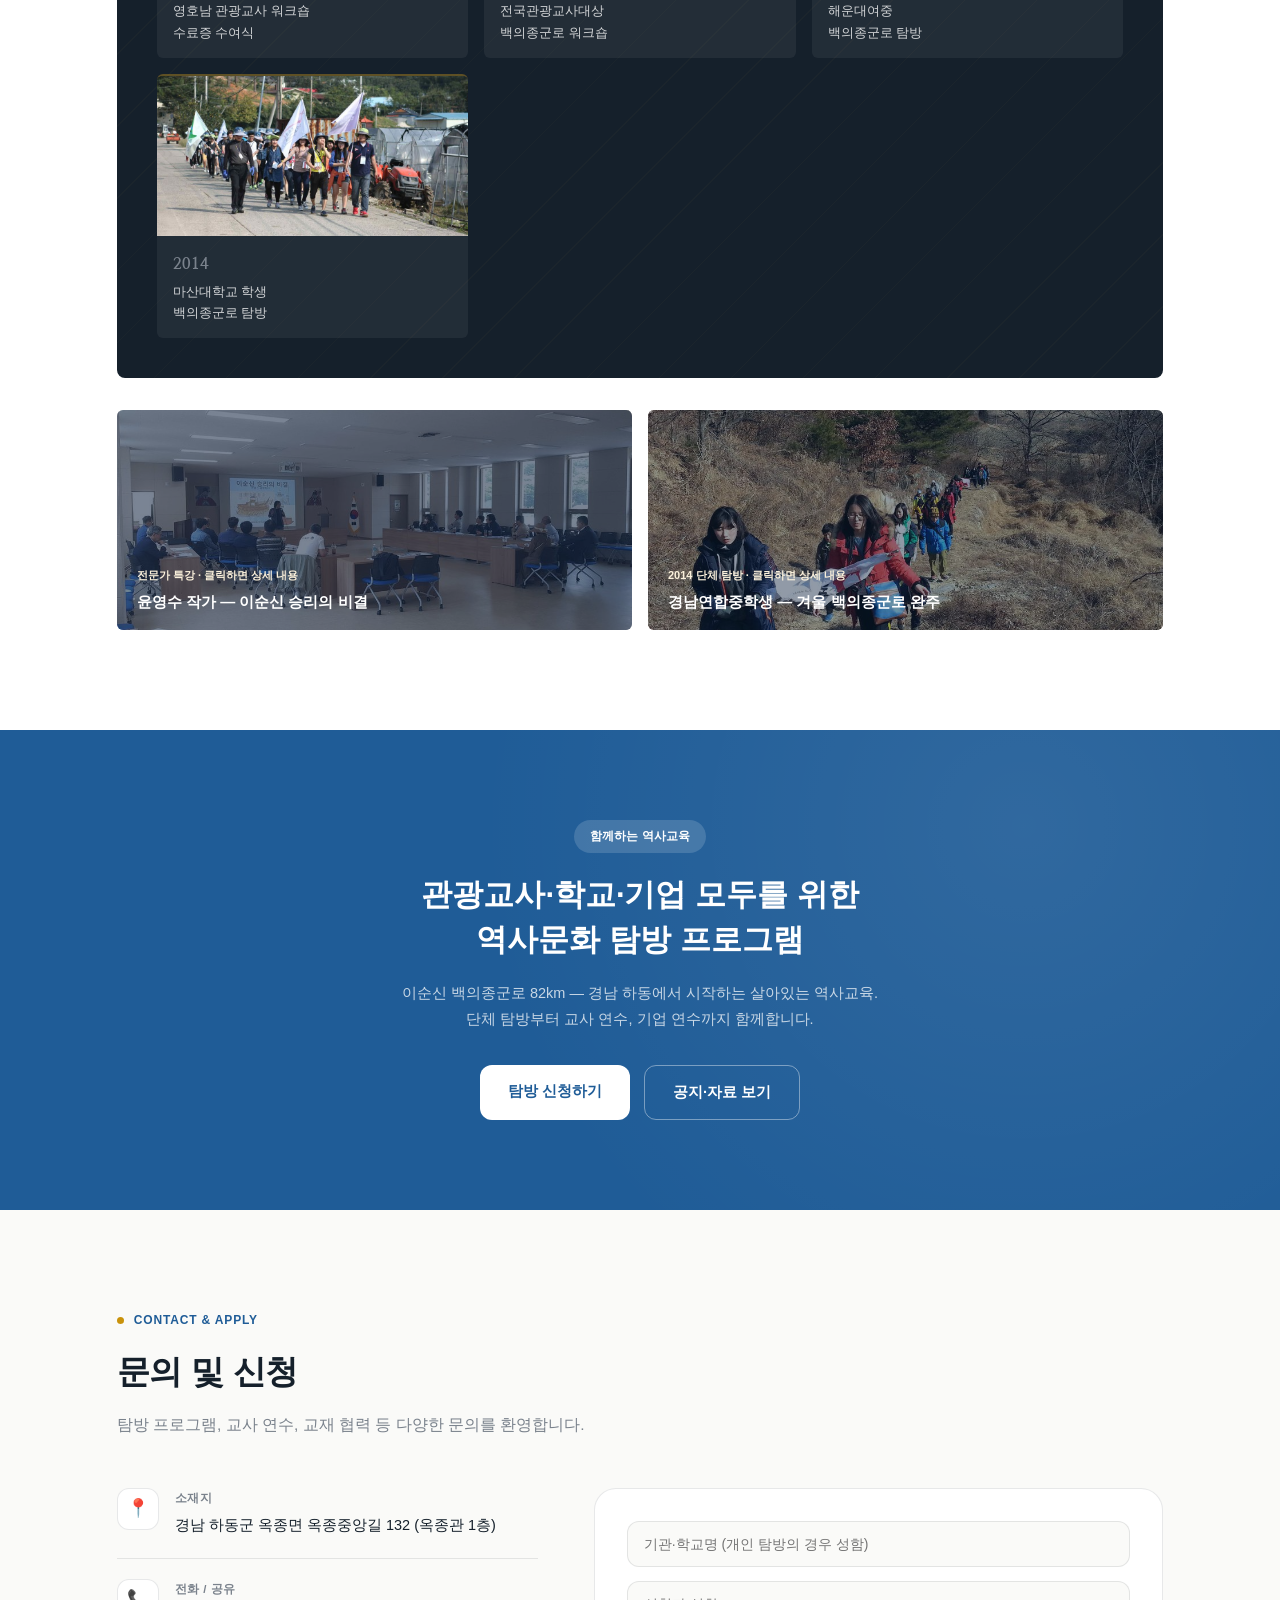
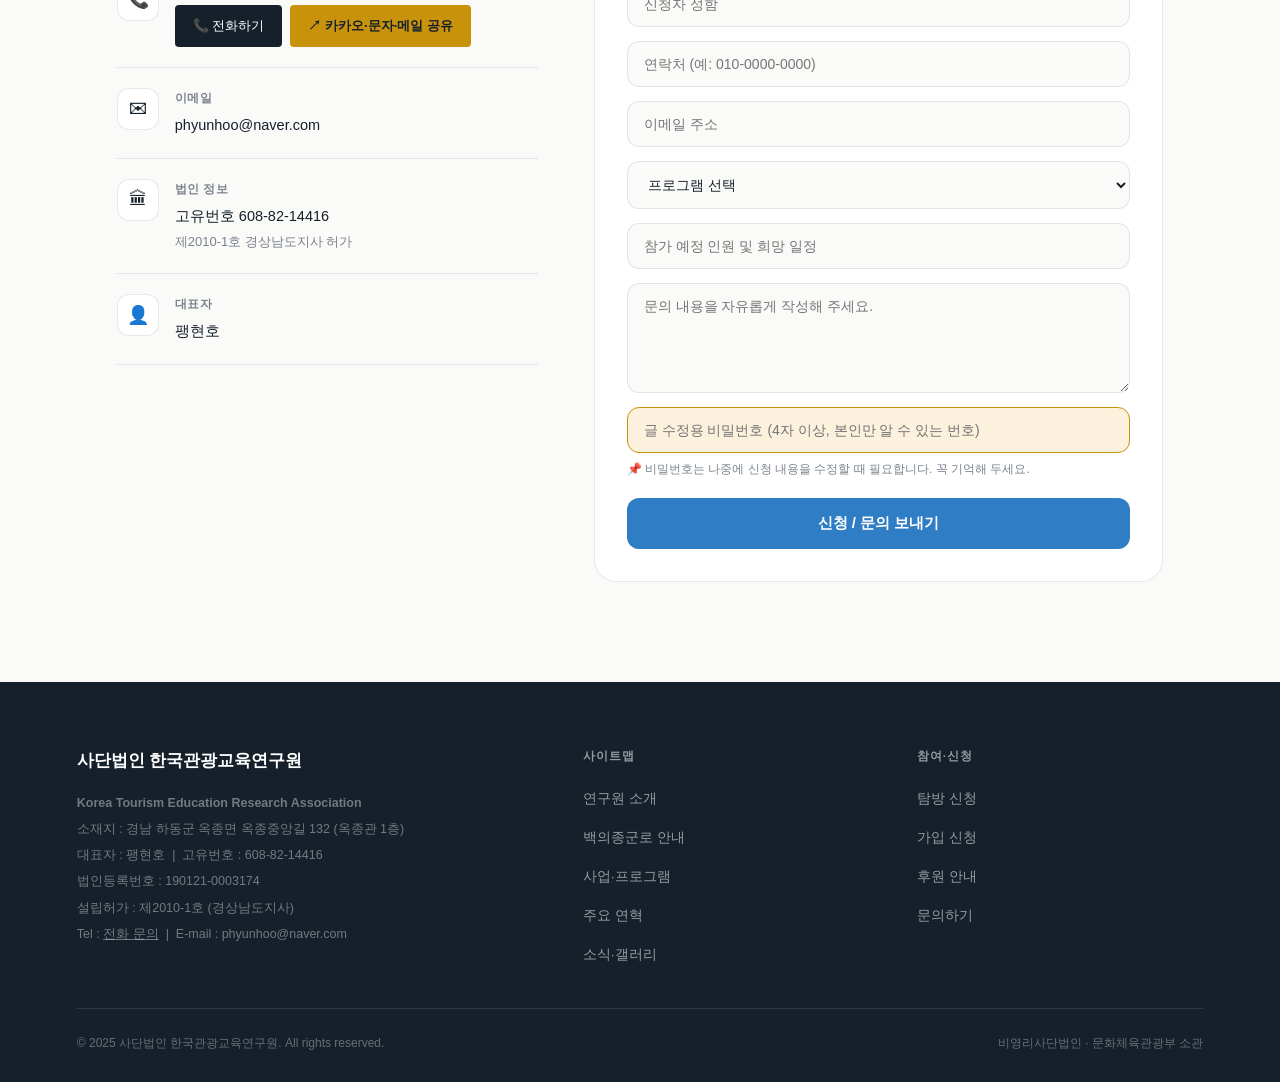
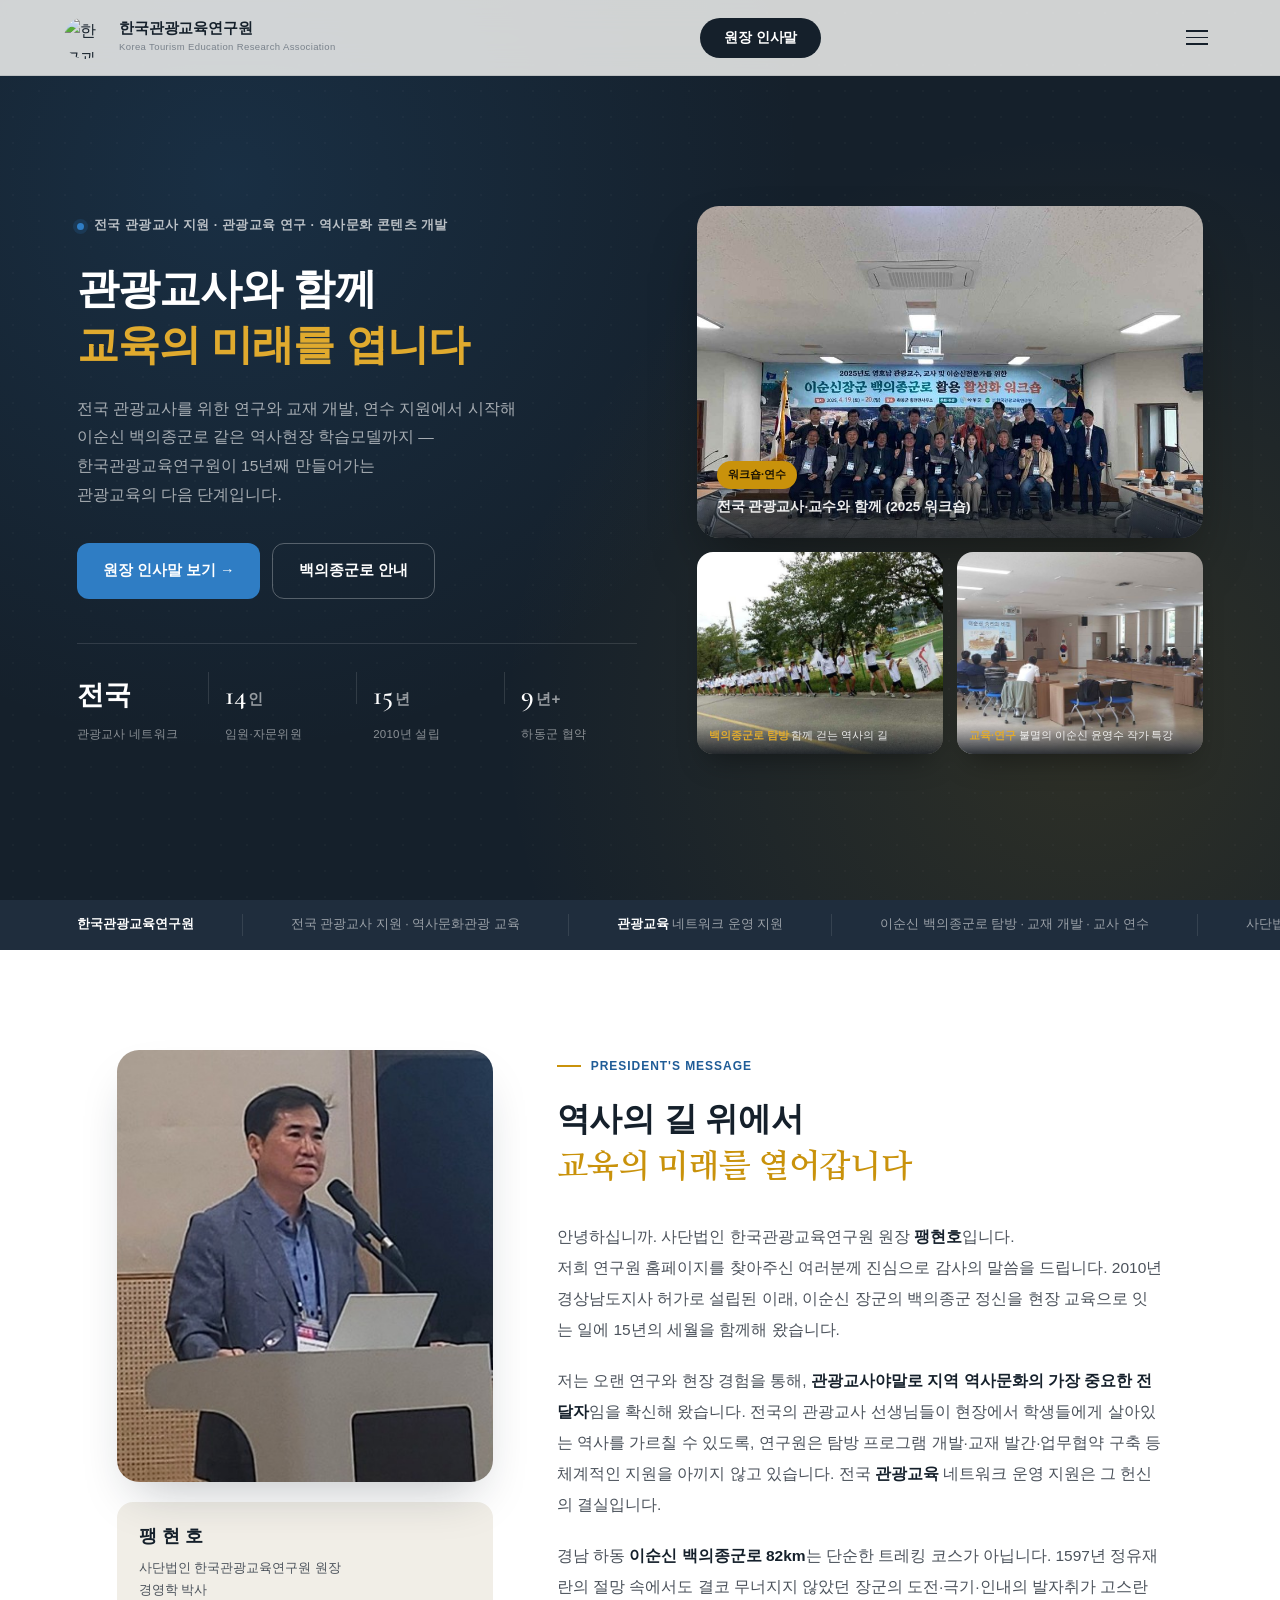
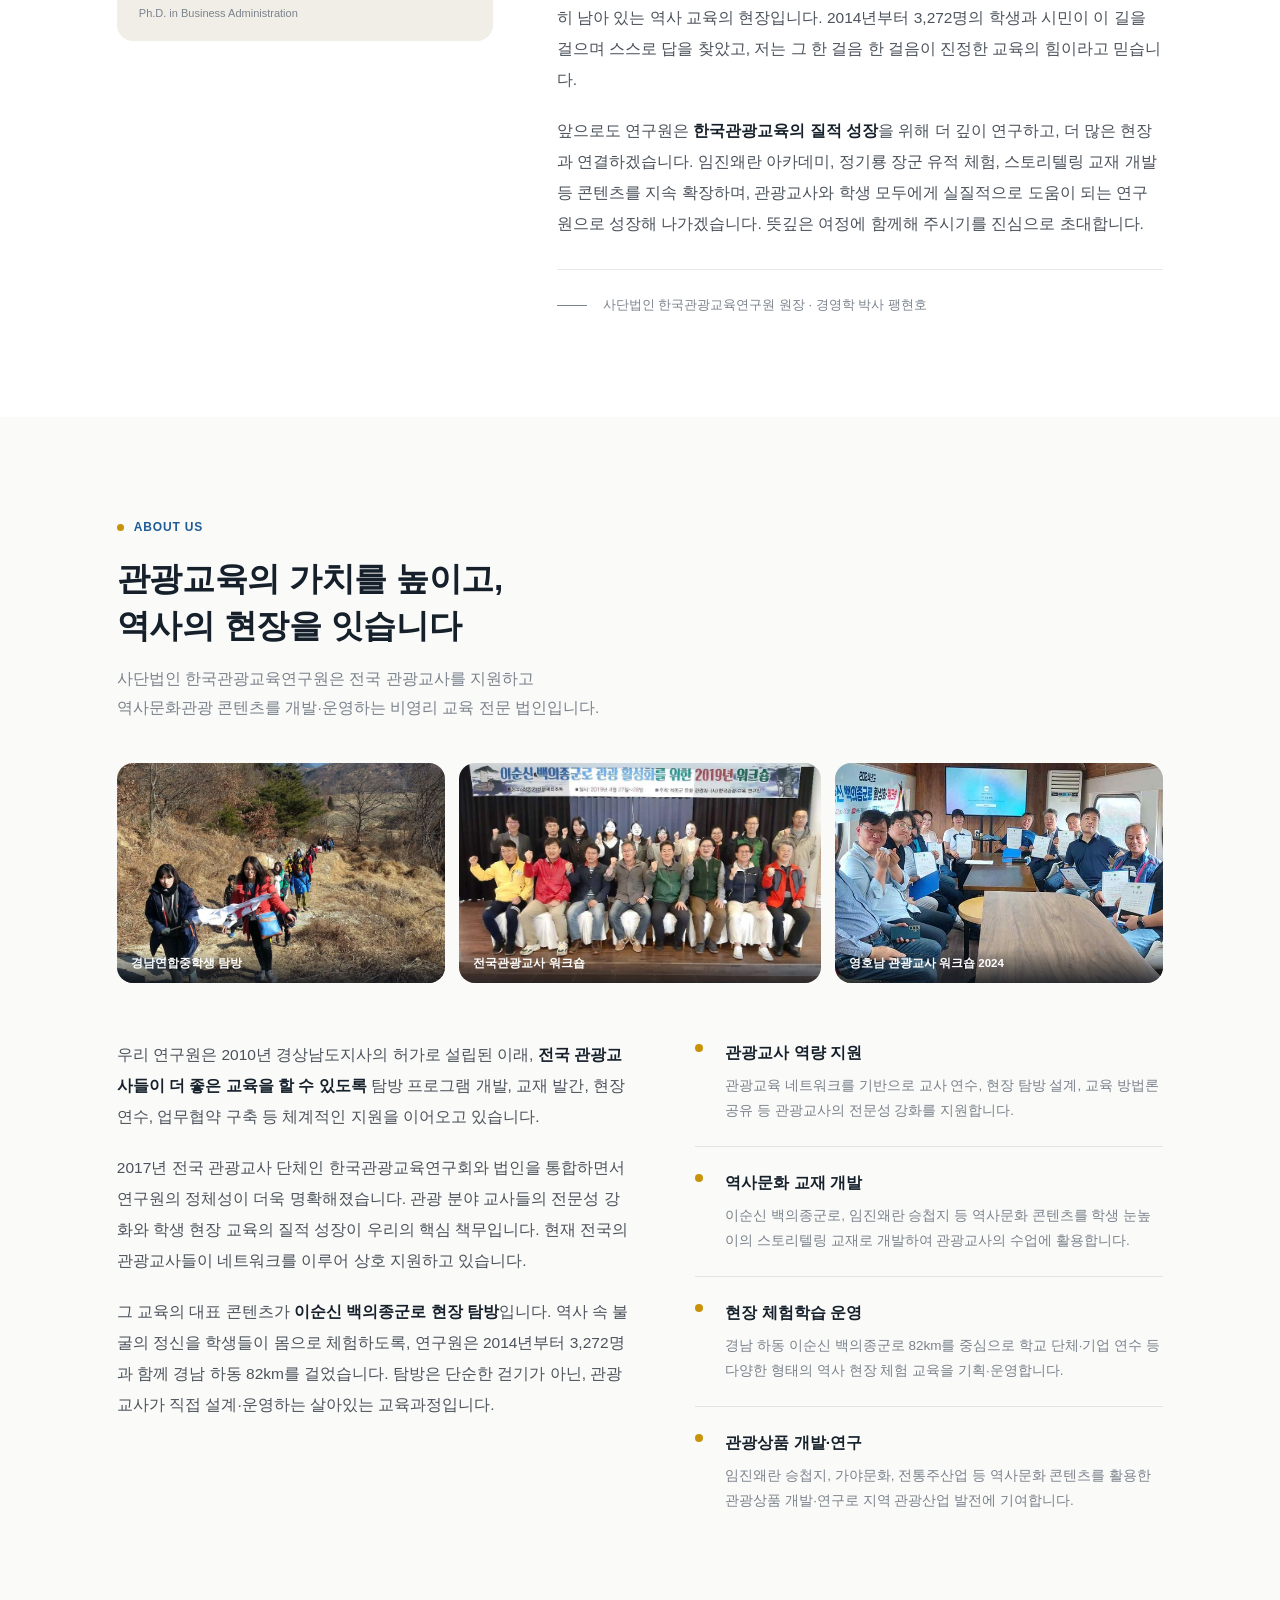
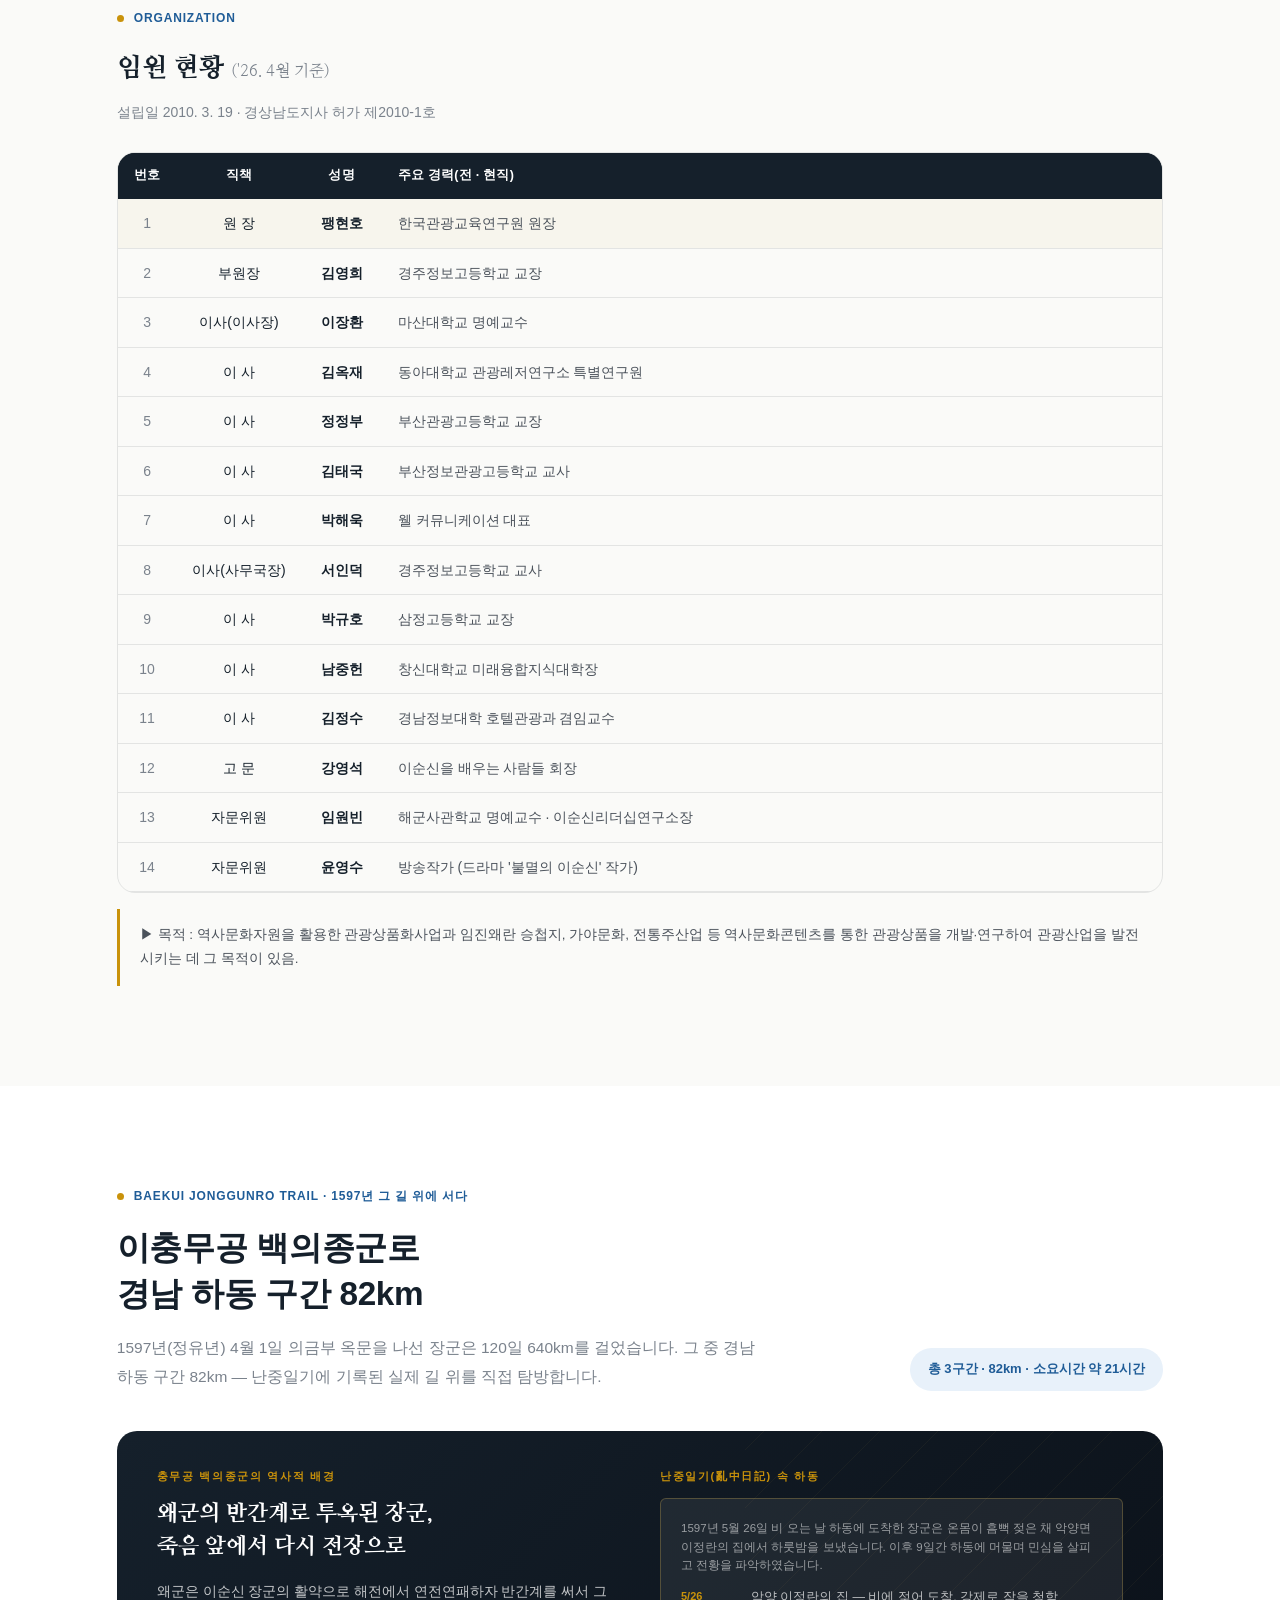
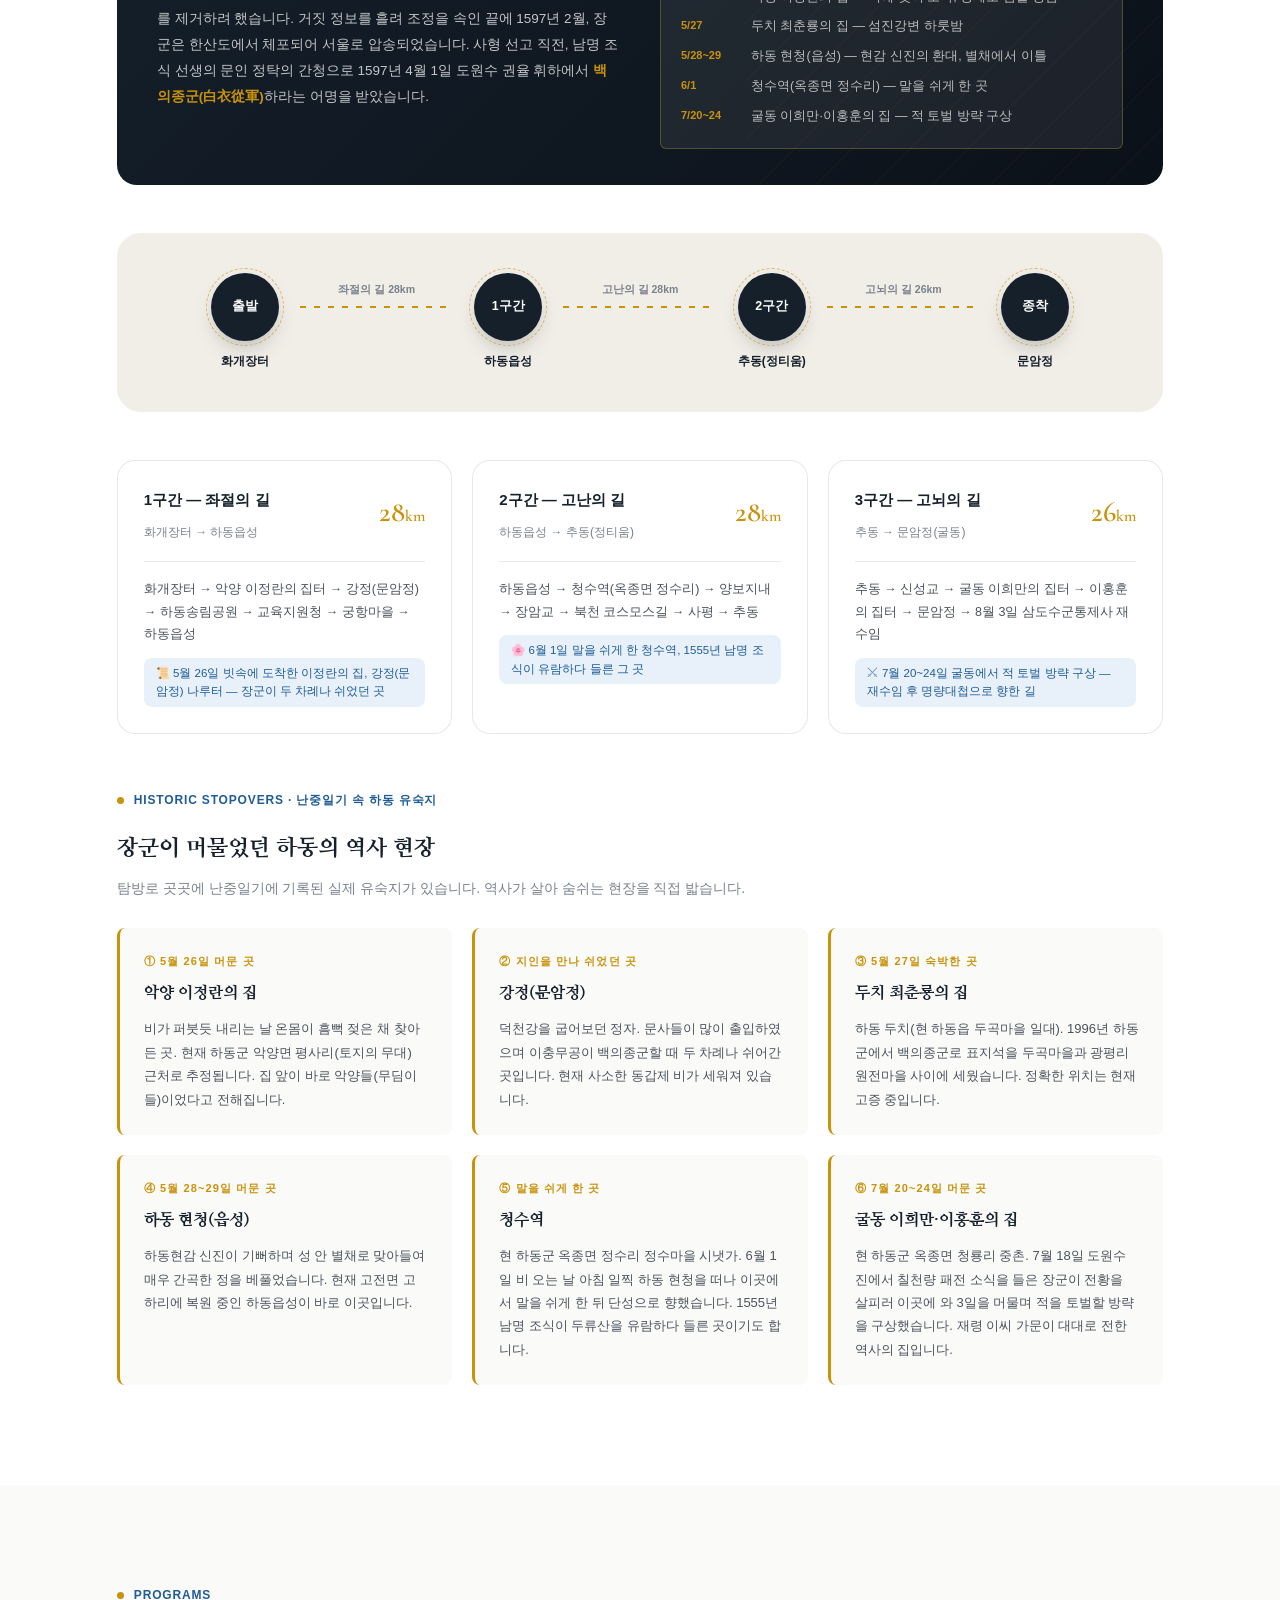
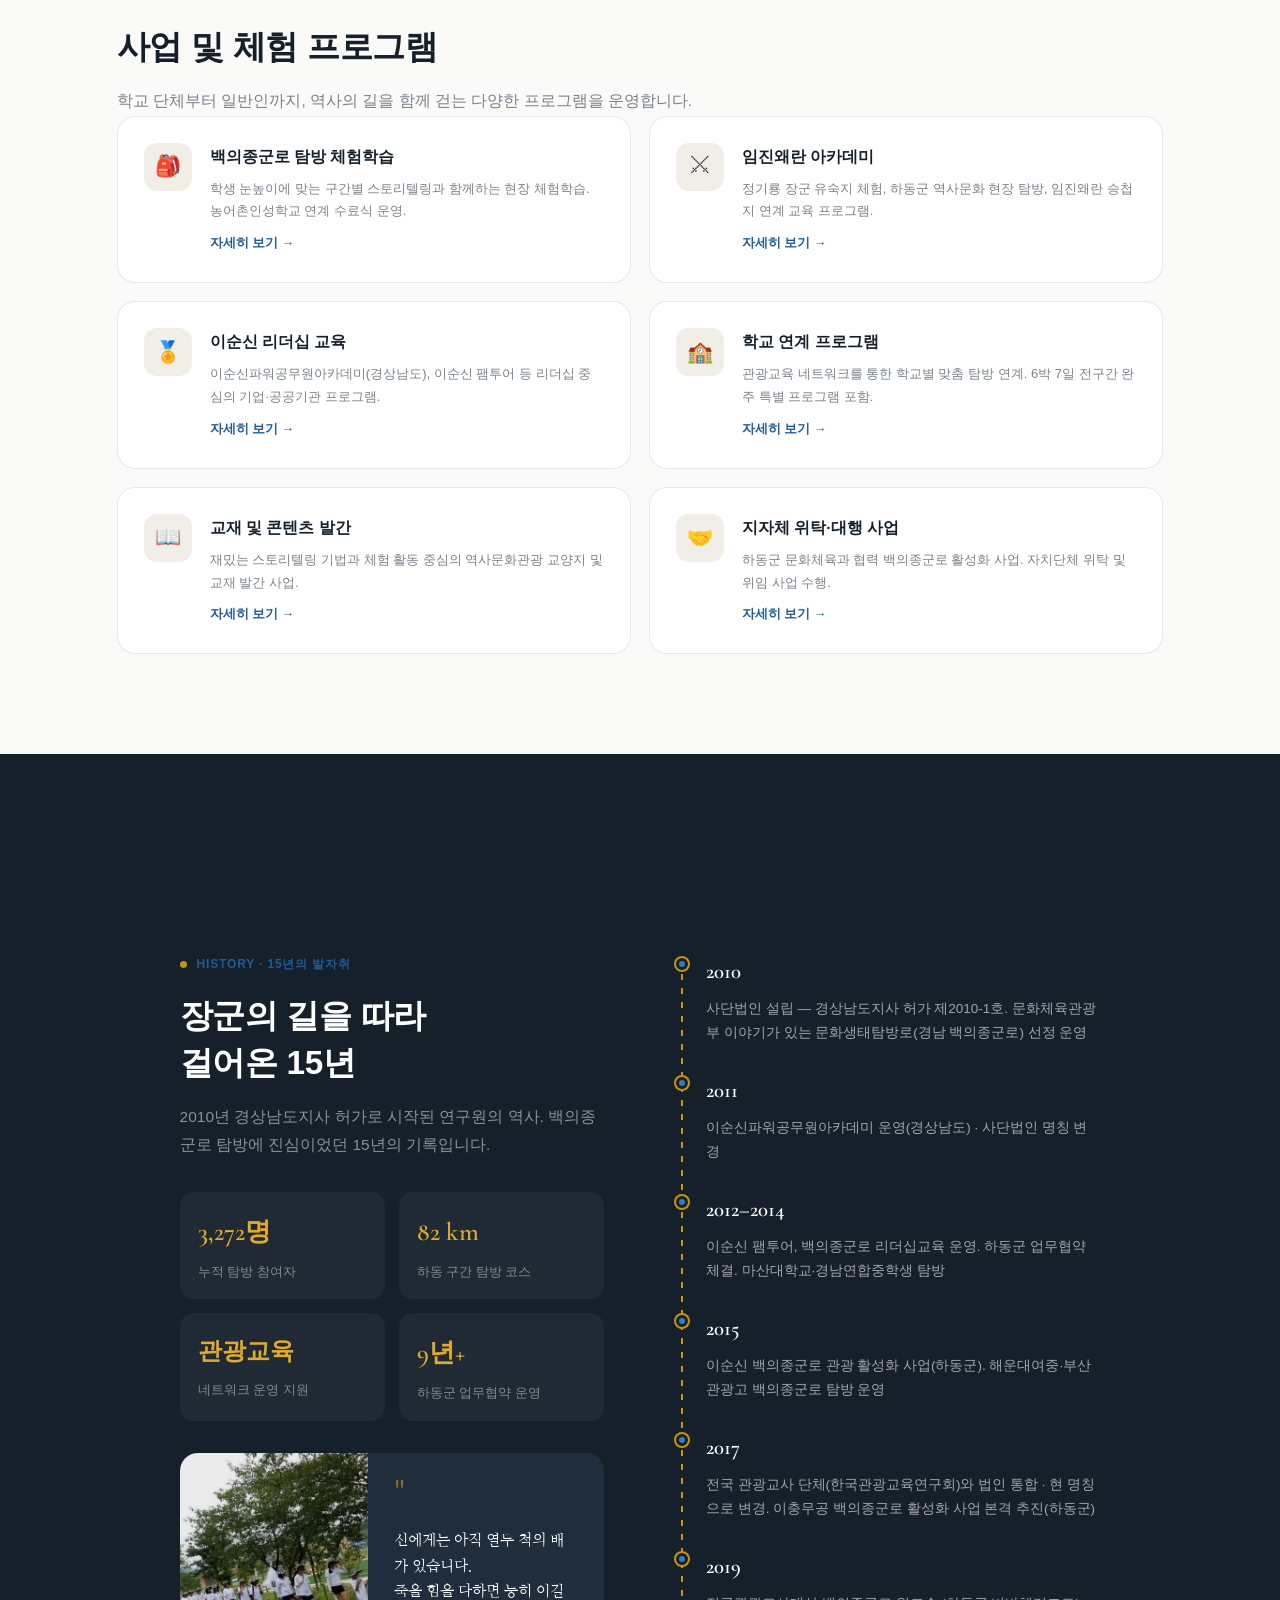
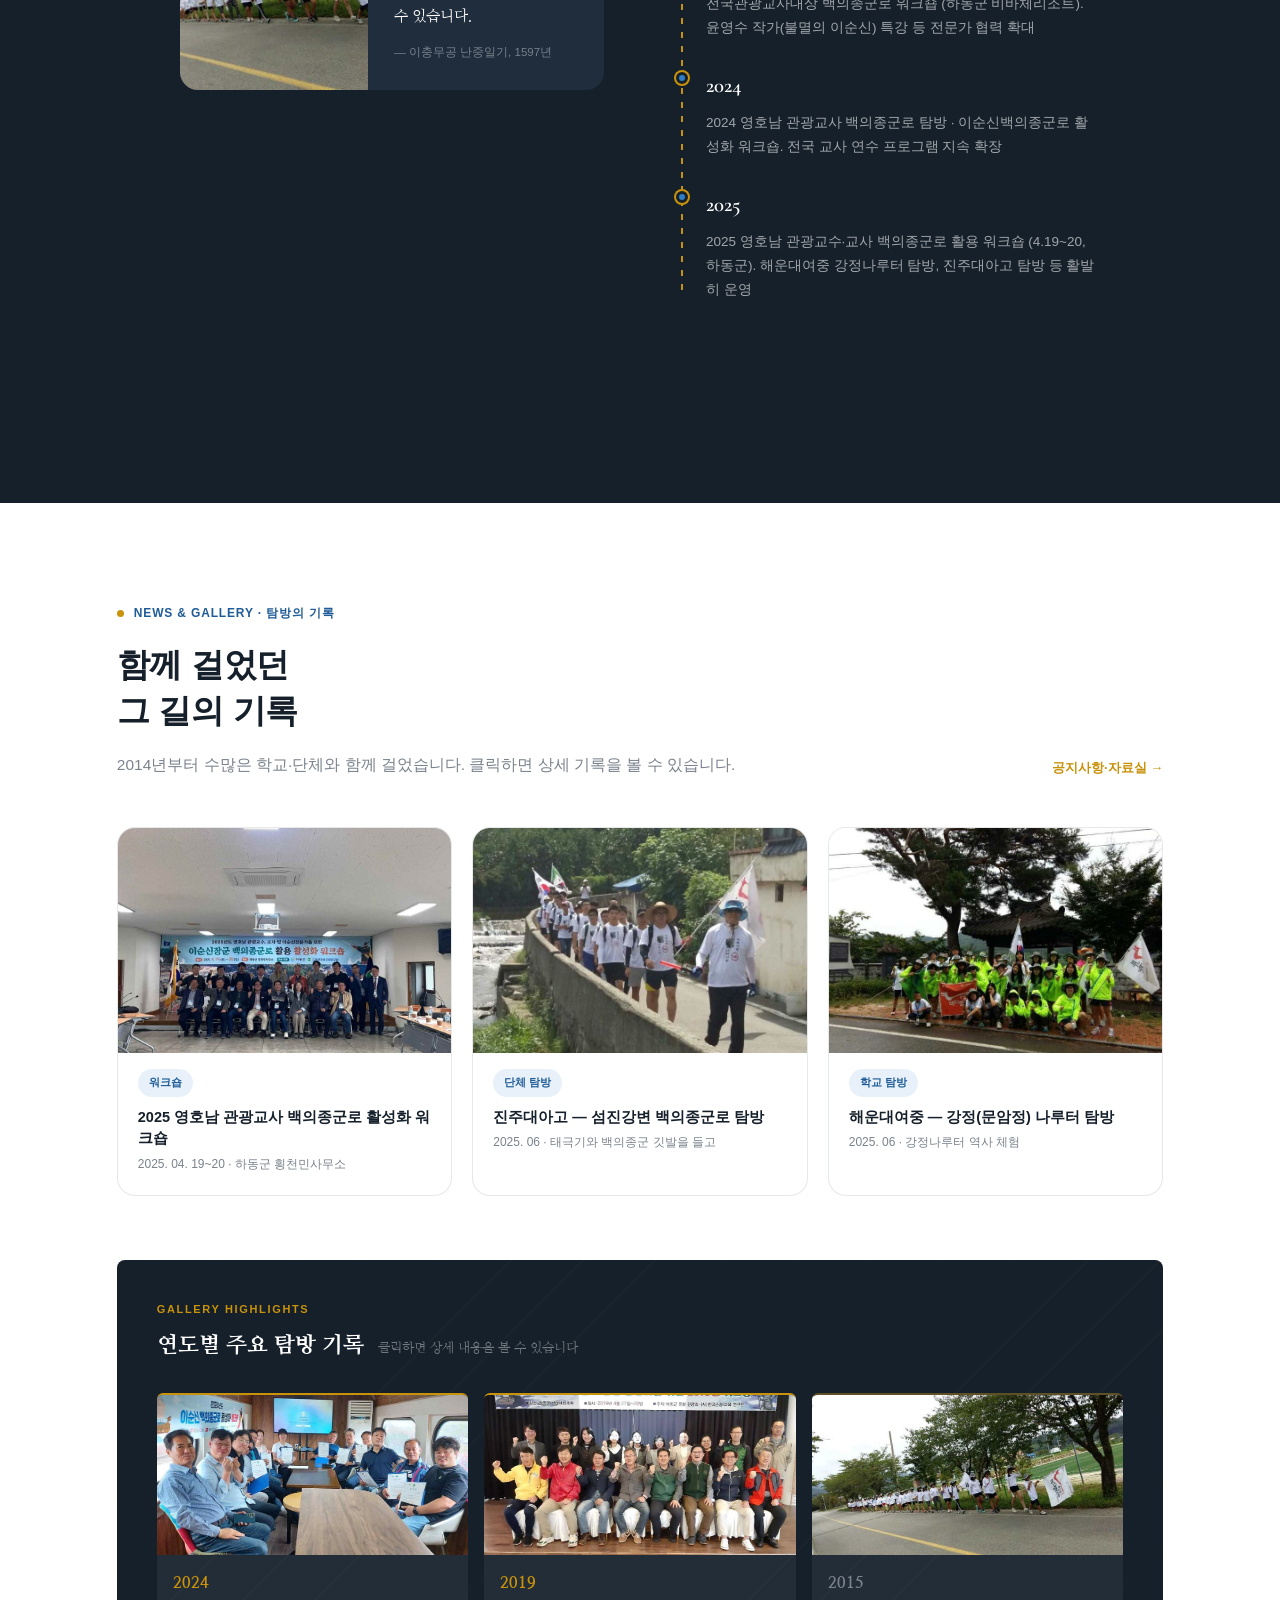
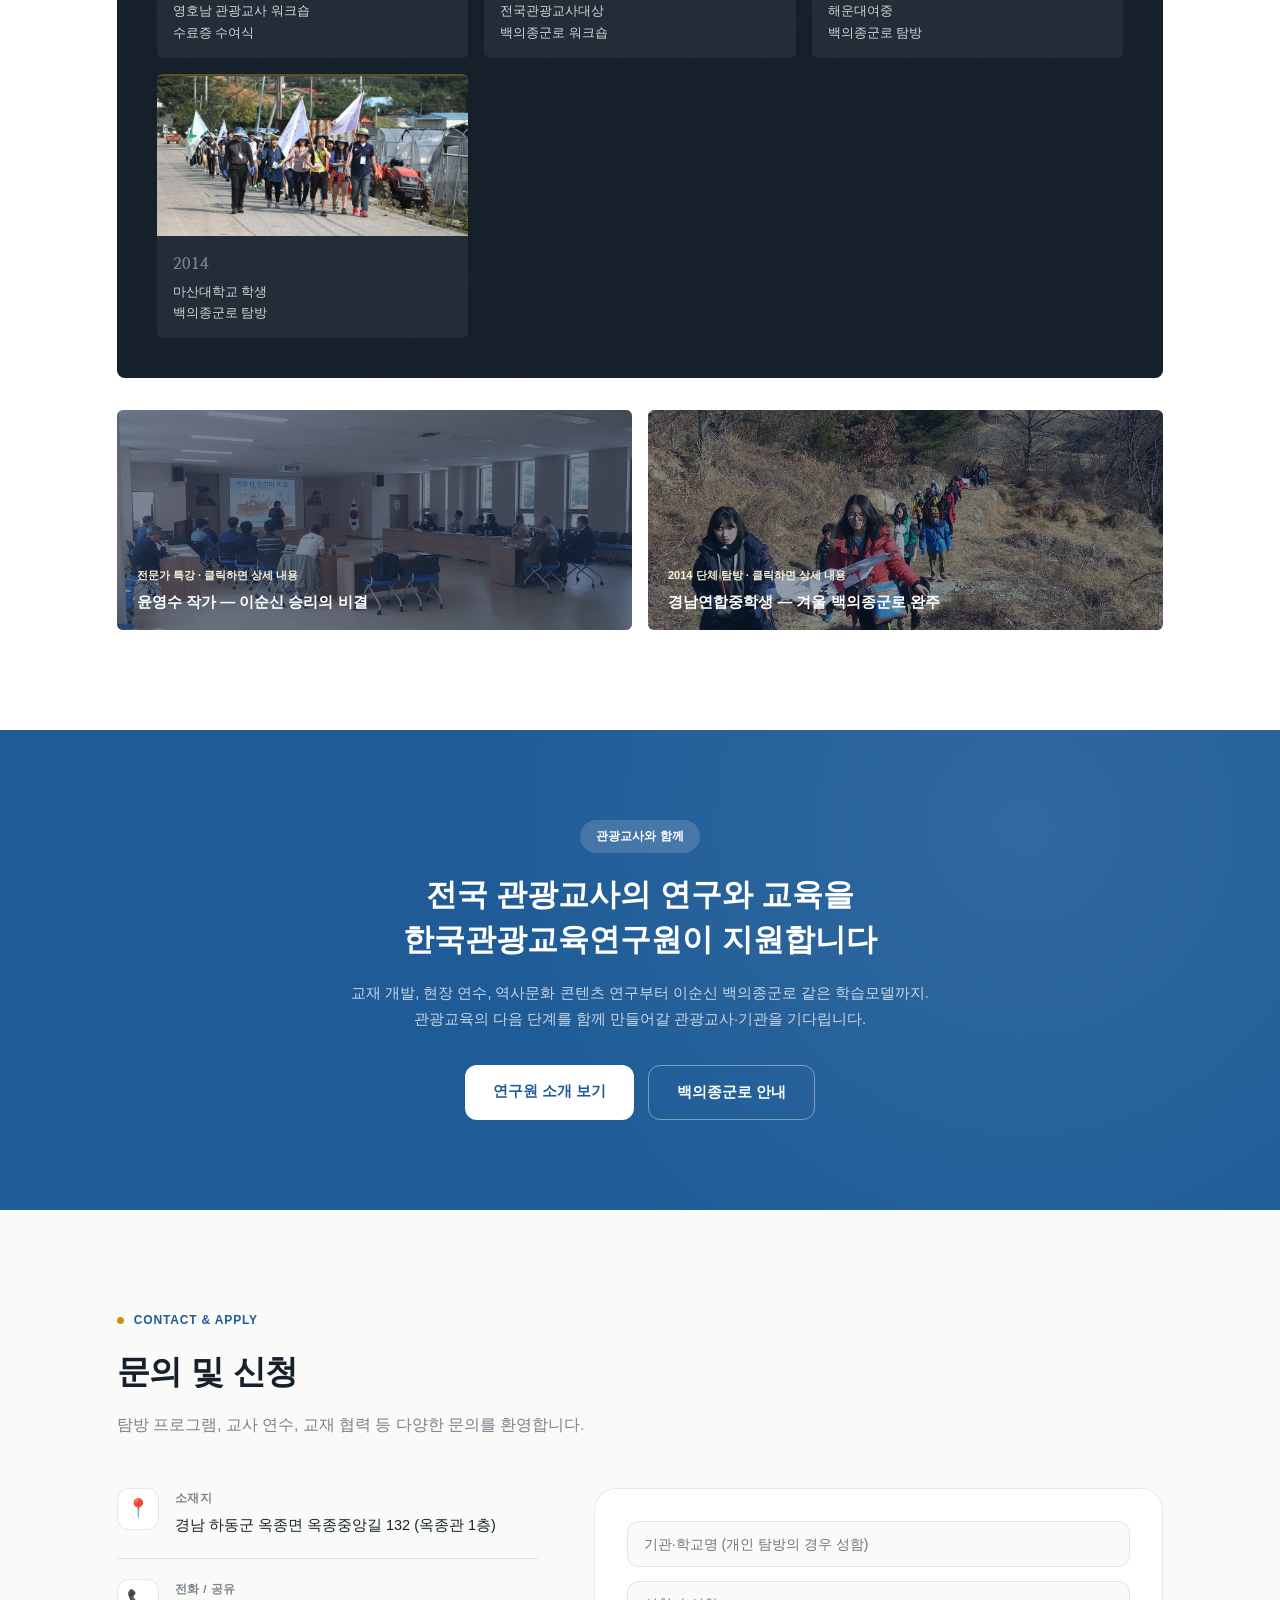
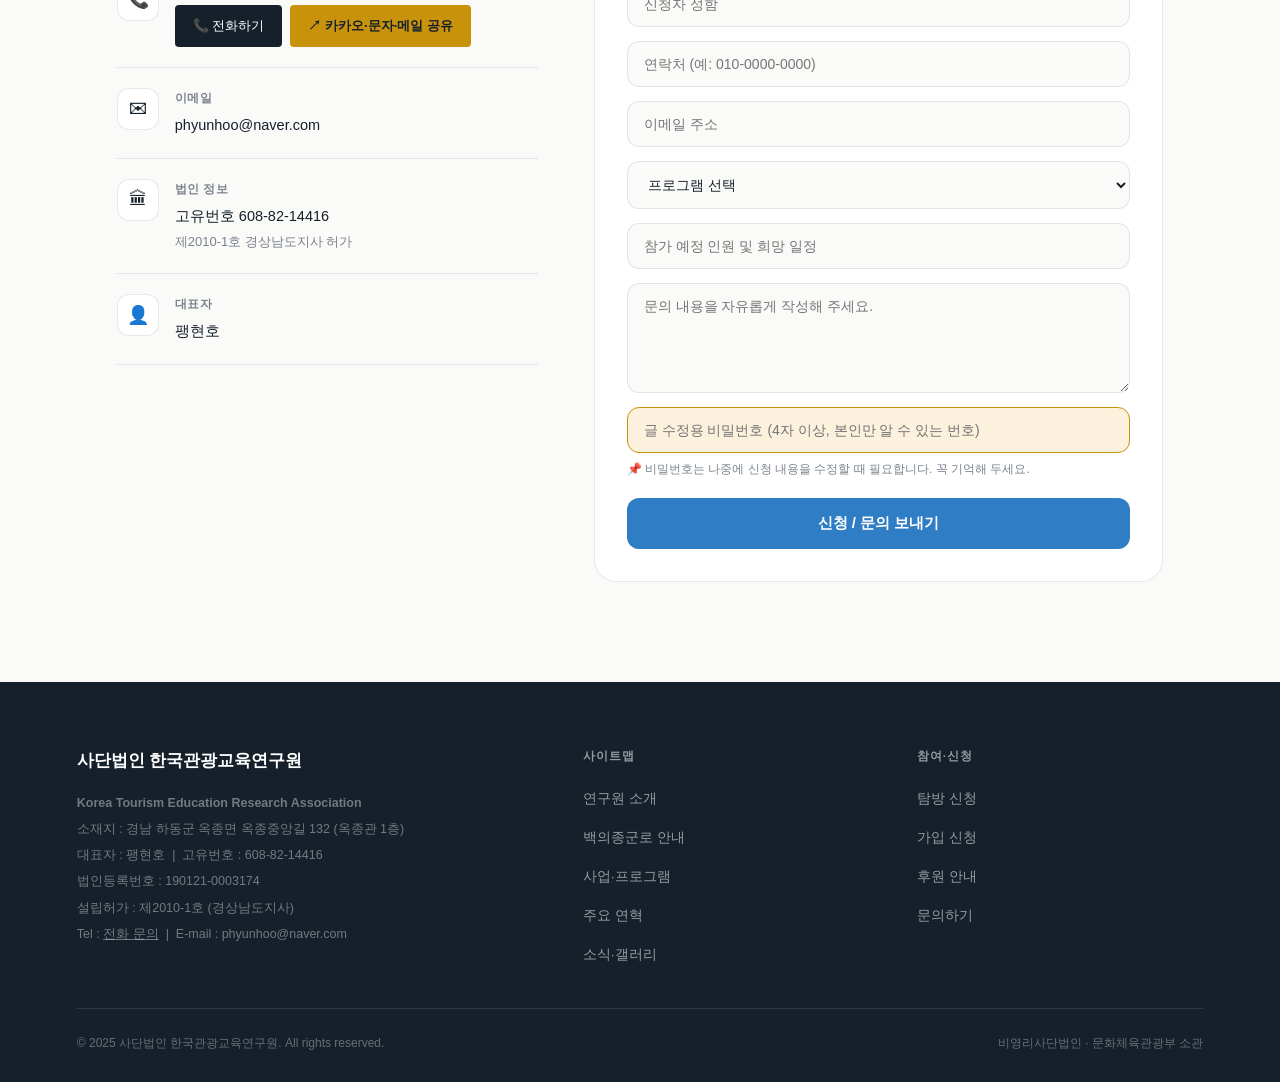
